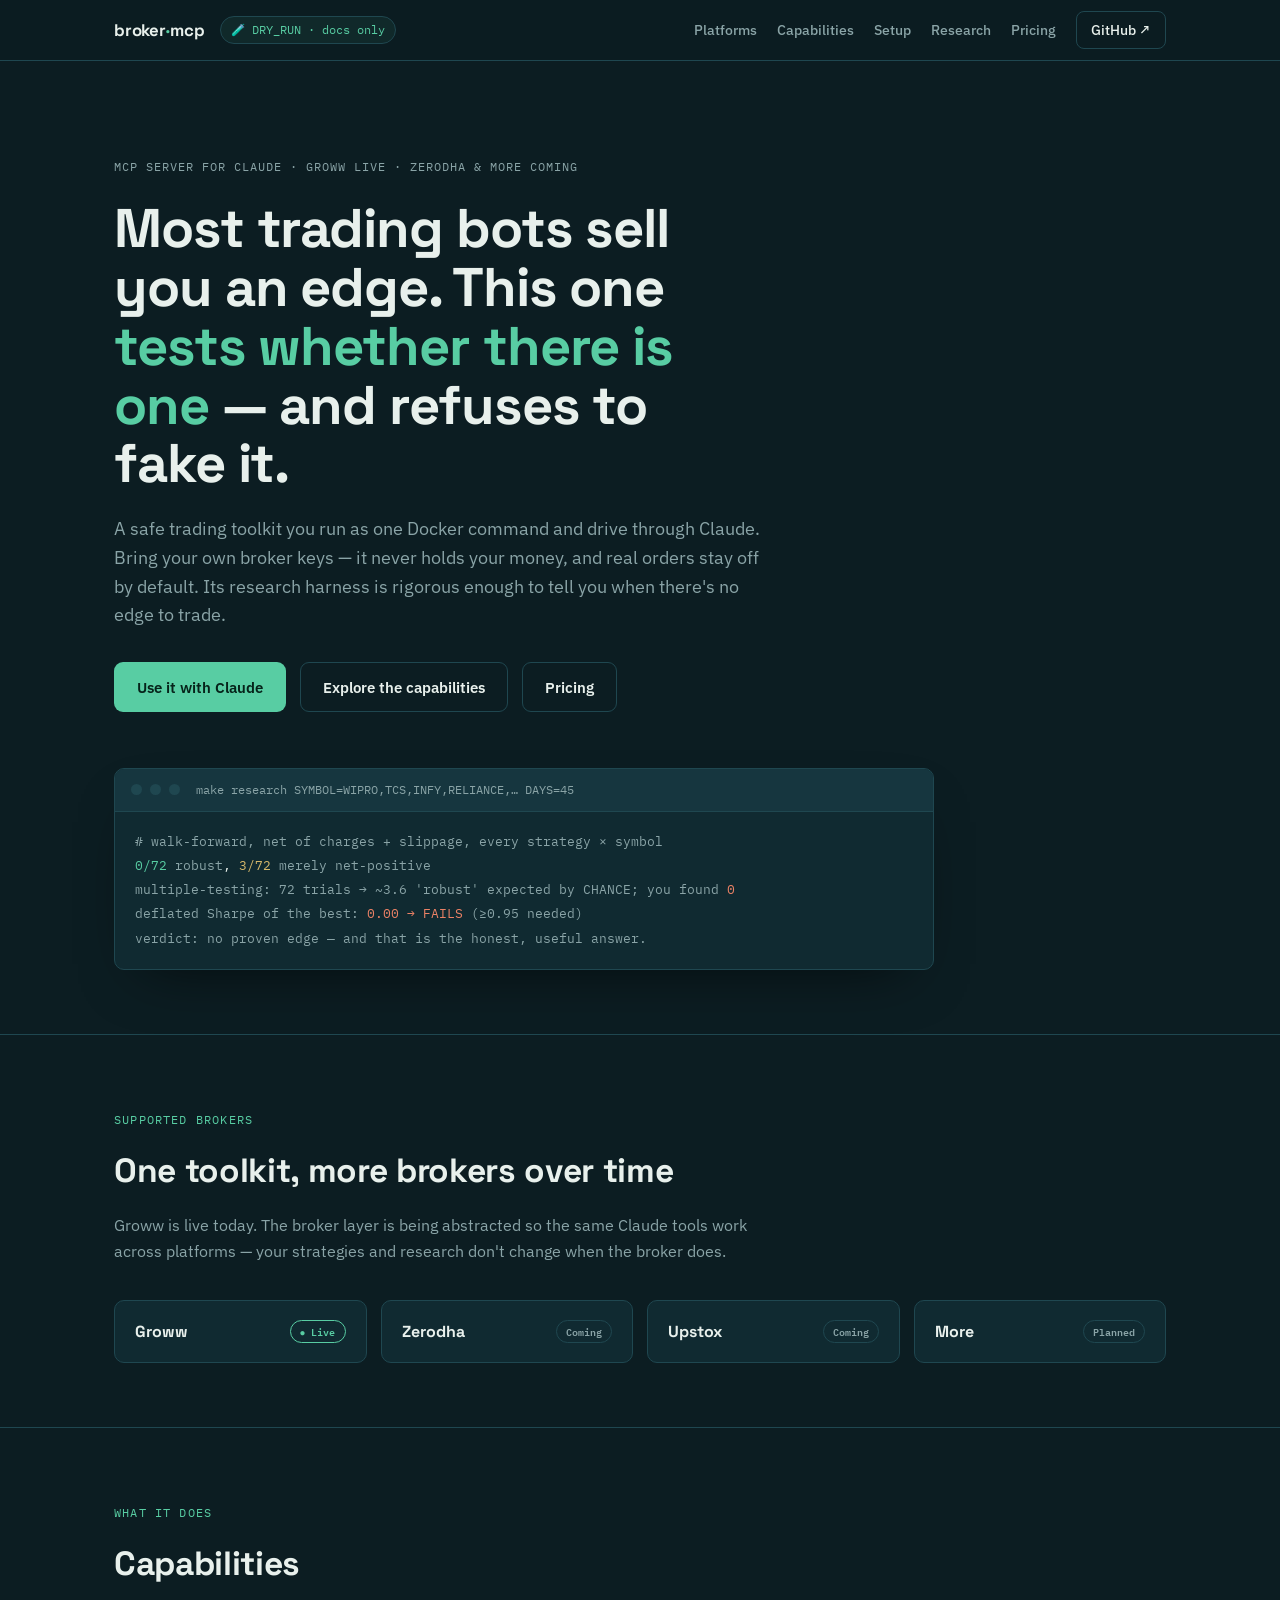
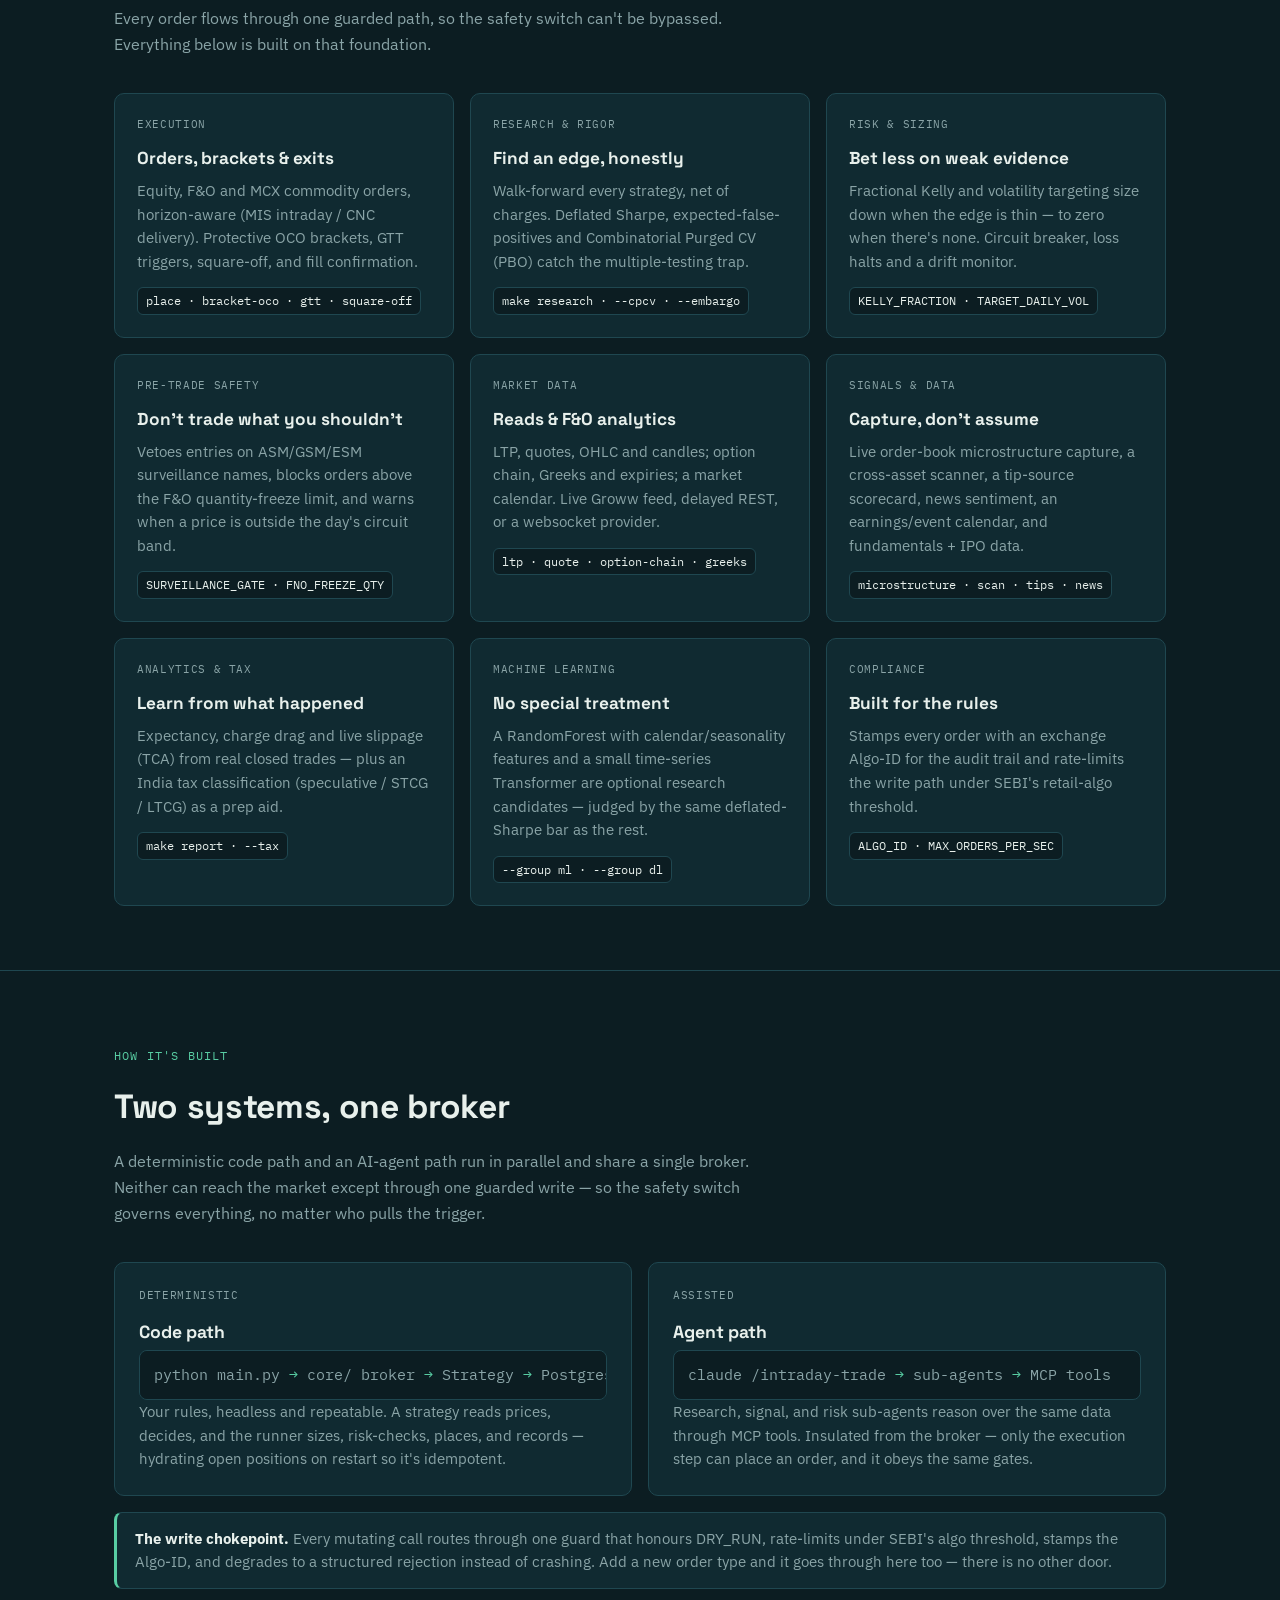
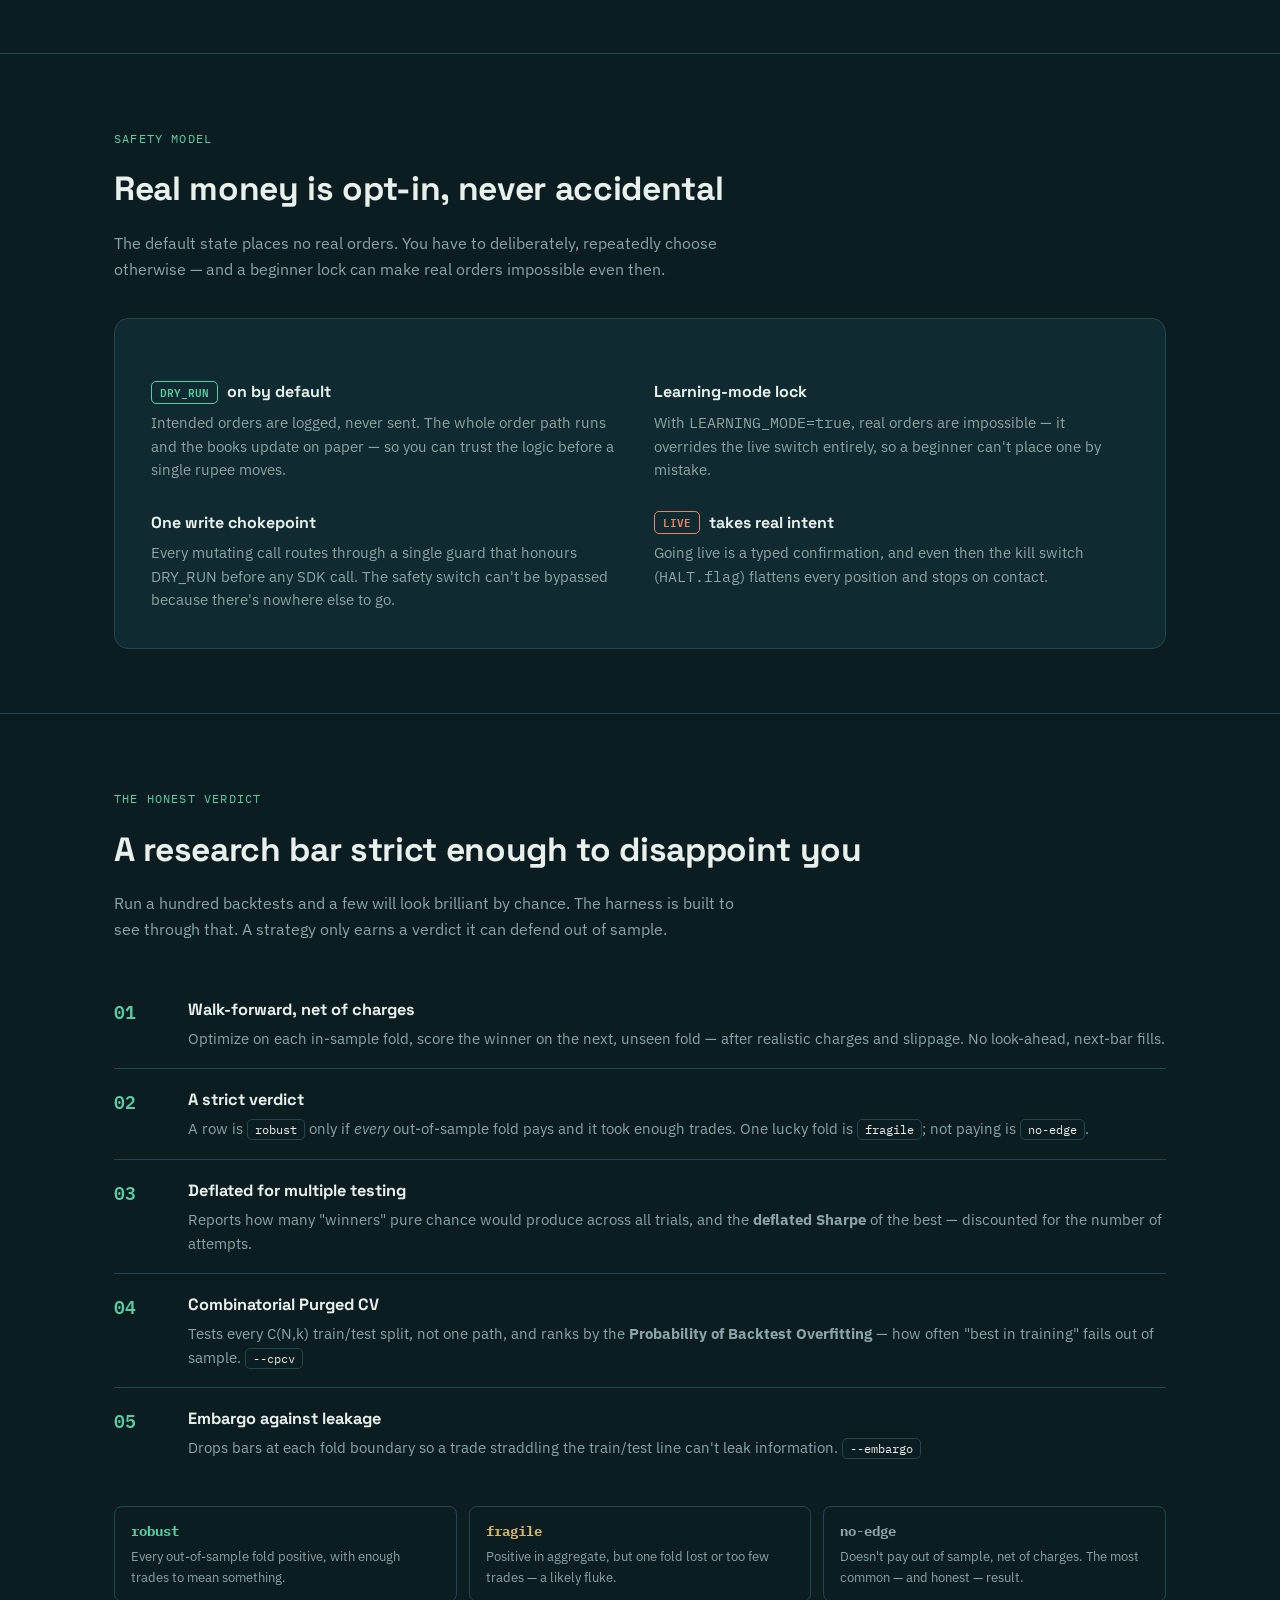
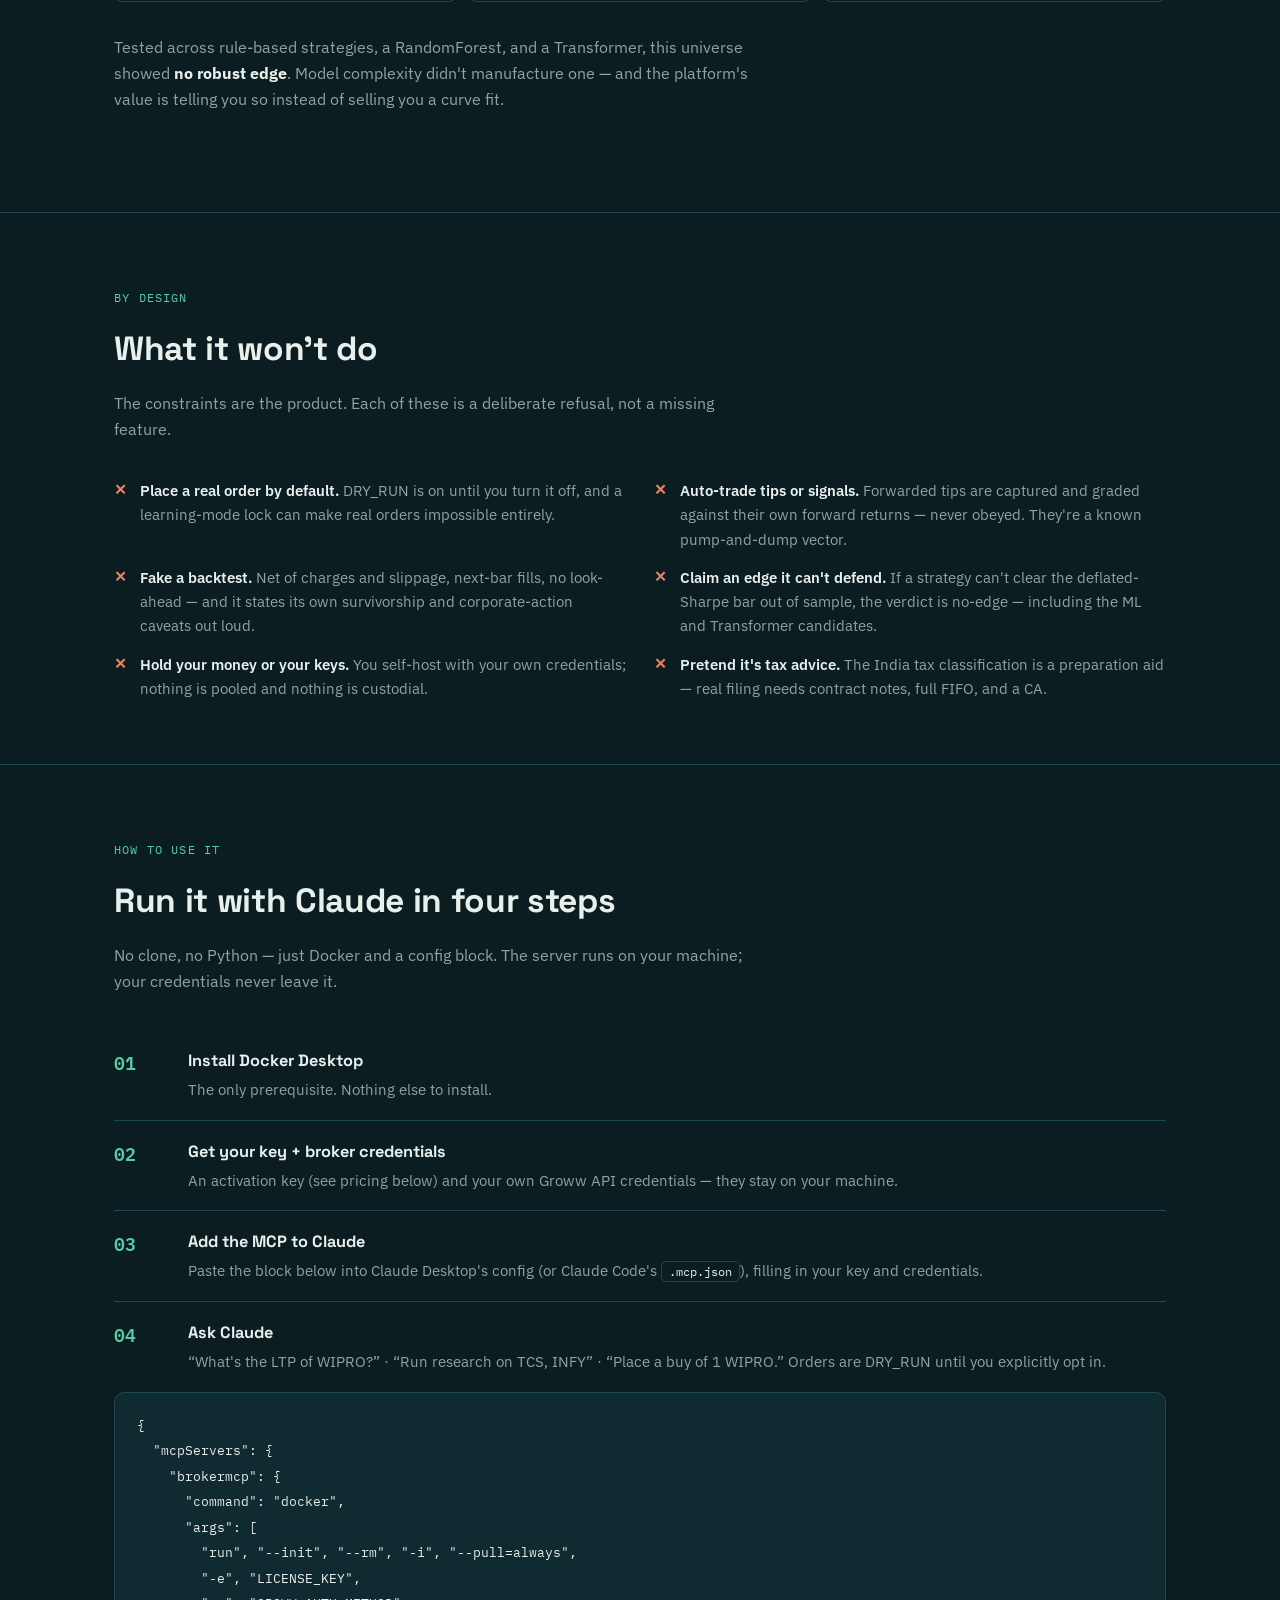
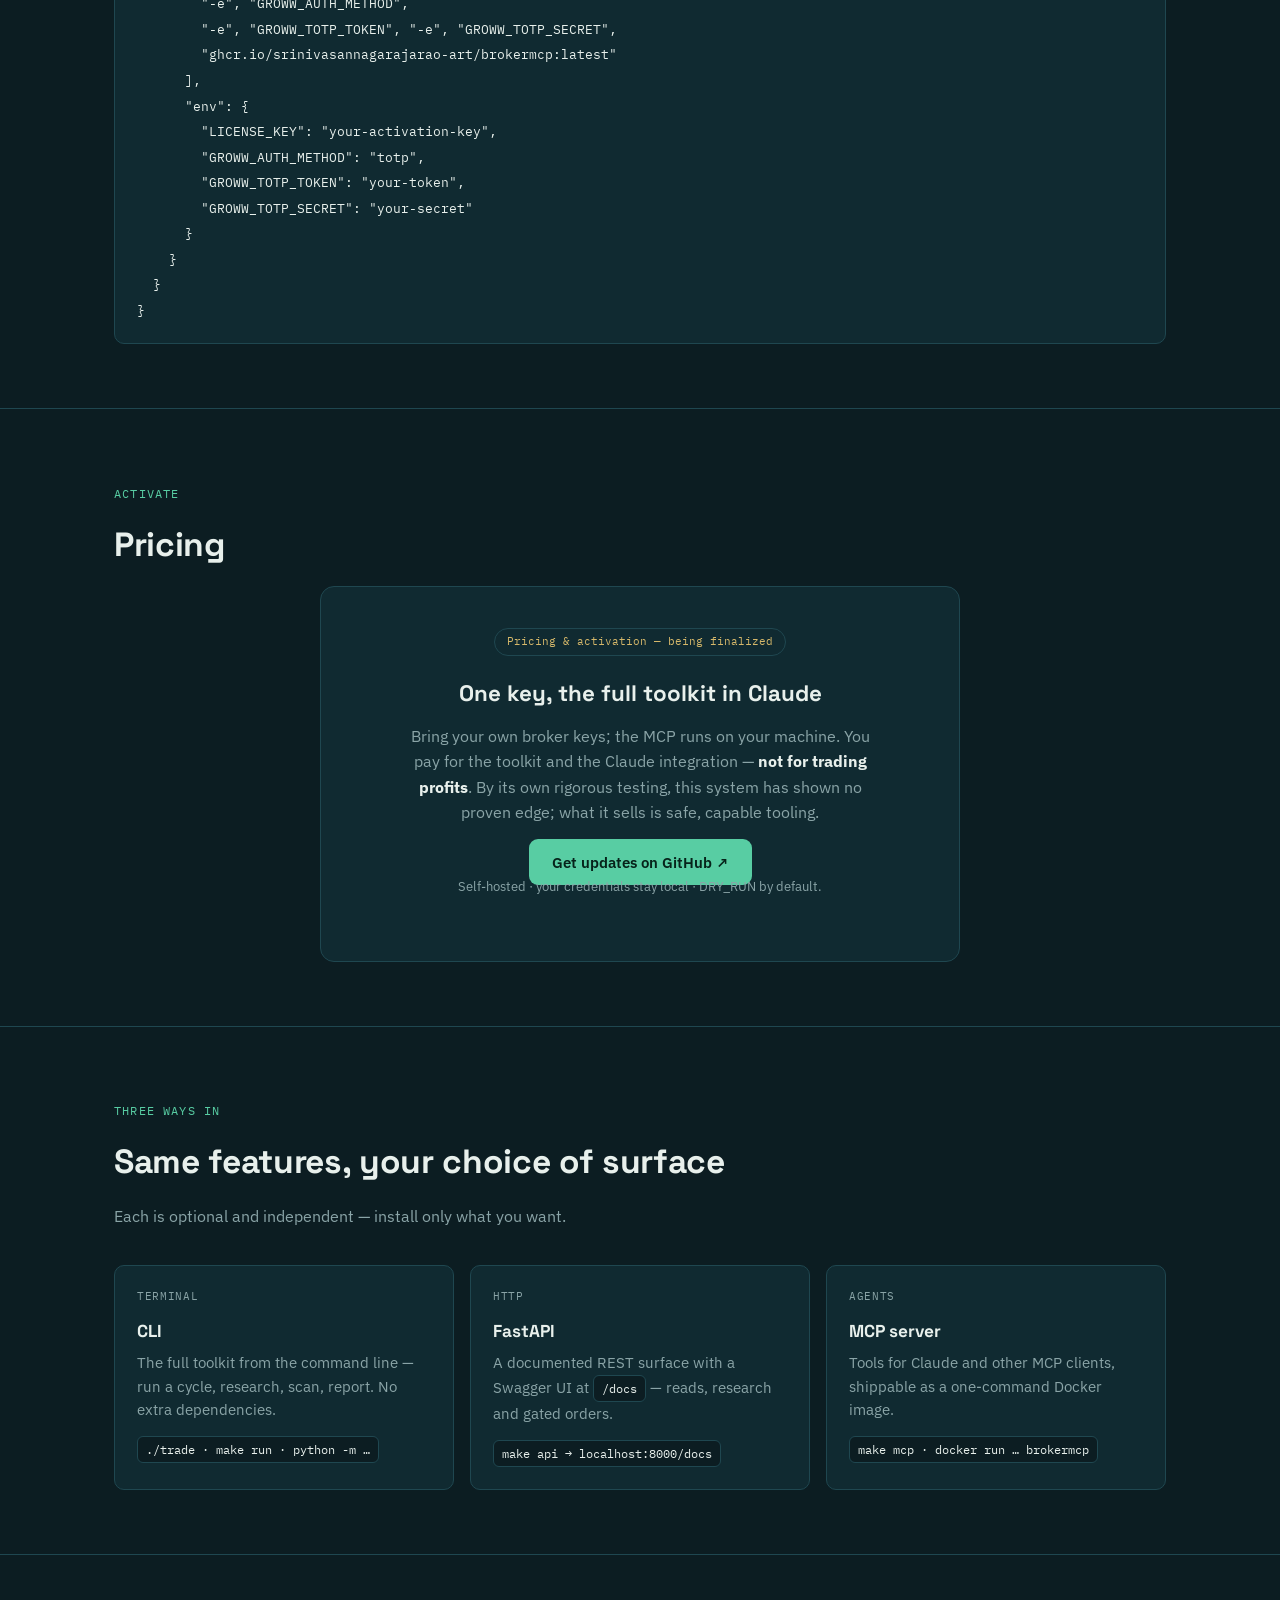
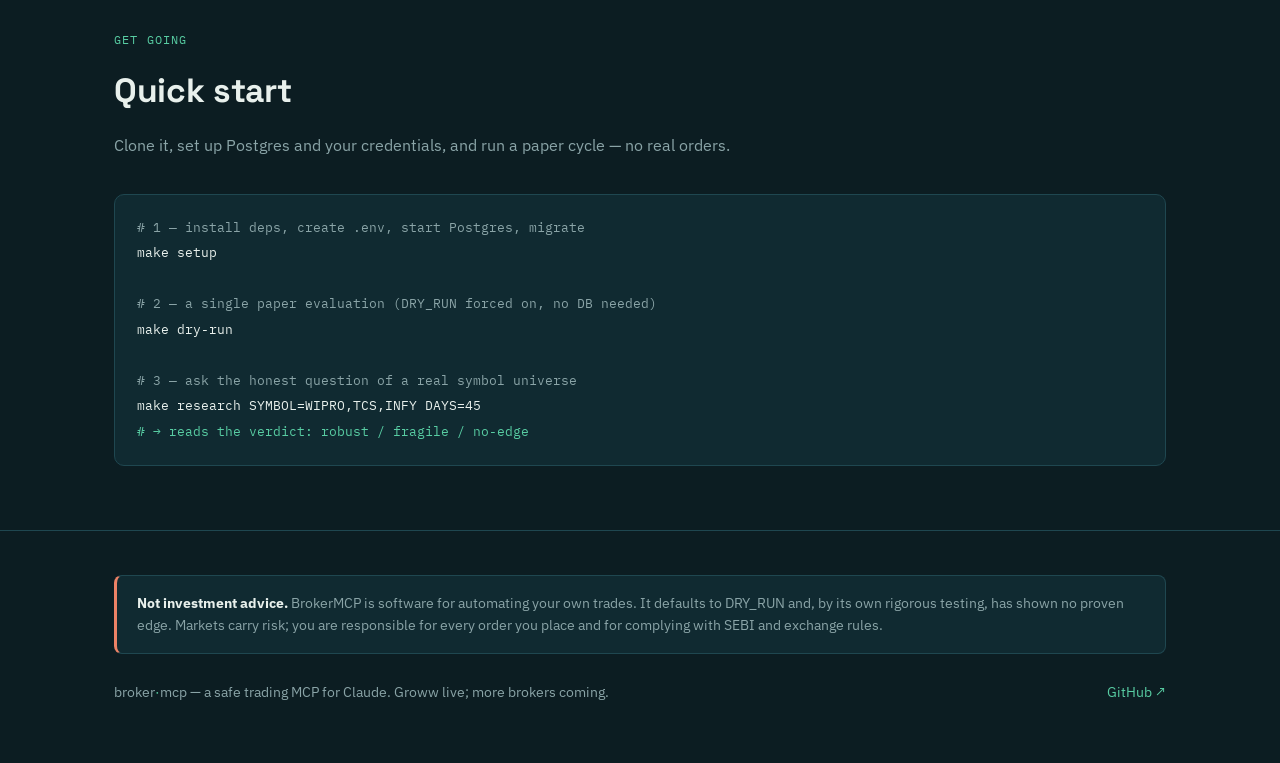
==== index.html @ 1a6d305b "BrokerMCP landing & docs site Public marketing/docs site for BrokerMCP — a safe trading MCP for Clau" ====
<!DOCTYPE html>
<html lang="en">
<head>
<meta charset="UTF-8" />
<meta name="viewport" content="width=device-width, initial-scale=1.0" />
<title>BrokerMCP — a safe trading MCP for Claude</title>
<meta name="description" content="A safe trading MCP for Claude — Groww live, more brokers coming. DRY_RUN by default, rigorous research, and an honest verdict: no proven edge." />
<link rel="preconnect" href="https://fonts.googleapis.com" />
<link rel="preconnect" href="https://fonts.gstatic.com" crossorigin />
<link href="https://fonts.googleapis.com/css2?family=Space+Grotesk:wght@500;700&family=IBM+Plex+Sans:wght@400;500;600&family=IBM+Plex+Mono:wght@400;500;600&display=swap" rel="stylesheet" />
<style>
  :root {
    --ink: #0c1d22;
    --panel: #102a31;
    --panel-2: #16363f;
    --line: #1f4750;
    --text: #e8f0ec;
    --muted: #8aa4a7;
    --mint: #58cda3;     /* safe / robust / DRY — the affirming state */
    --coral: #ec8266;    /* live / caution */
    --amber: #d6b86a;    /* fragile — used ONLY in the verdict legend */
    --maxw: 1100px;
    --radius: 10px;
  }
  * { box-sizing: border-box; }
  html { scroll-behavior: smooth; }
  @media (prefers-reduced-motion: reduce) { html { scroll-behavior: auto; } }
  body {
    margin: 0;
    background: var(--ink);
    color: var(--text);
    font-family: "IBM Plex Sans", system-ui, sans-serif;
    line-height: 1.6;
    -webkit-font-smoothing: antialiased;
  }
  a { color: var(--mint); text-decoration: none; }
  a:hover { text-decoration: underline; }
  .mono { font-family: "IBM Plex Mono", ui-monospace, monospace; }
  .wrap { max-width: var(--maxw); margin: 0 auto; padding: 0 24px; }

  /* ── top status bar ───────────────────────────────────────── */
  header {
    position: sticky; top: 0; z-index: 50;
    background: rgba(12, 29, 34, 0.85);
    backdrop-filter: blur(10px);
    border-bottom: 1px solid var(--line);
  }
  .bar { display: flex; align-items: center; gap: 16px; height: 60px; }
  .brand {
    font-family: "Space Grotesk", sans-serif; font-weight: 700;
    font-size: 1.05rem; letter-spacing: -0.01em; color: var(--text);
  }
  .brand:hover { text-decoration: none; }
  .brand .tick { color: var(--mint); }
  .pill {
    font-family: "IBM Plex Mono", monospace; font-size: 0.72rem;
    color: var(--mint); border: 1px solid var(--line);
    background: rgba(88, 205, 163, 0.07);
    padding: 4px 10px; border-radius: 999px; white-space: nowrap;
  }
  .bar nav { margin-left: auto; display: flex; gap: 20px; align-items: center; }
  .bar nav a {
    color: var(--muted); font-size: 0.86rem; font-weight: 500;
  }
  .bar nav a:hover { color: var(--text); text-decoration: none; }
  .ghbtn {
    color: var(--text) !important; border: 1px solid var(--line);
    padding: 7px 14px; border-radius: 8px; font-size: 0.84rem;
  }
  .ghbtn:hover { border-color: var(--mint); text-decoration: none; }
  @media (max-width: 760px) { .bar nav .navlink { display: none; } }
  /* On phones, drop the flavor pill so brand + GitHub always fit (no overflow). */
  @media (max-width: 560px) {
    .pill { display: none; }
    .wrap { padding: 0 18px; }
    .bar { gap: 10px; }
  }

  /* ── hero ─────────────────────────────────────────────────── */
  .hero { padding: 84px 0 64px; }
  .eyebrow {
    font-family: "IBM Plex Mono", monospace; font-size: 0.78rem;
    color: var(--muted); letter-spacing: 0.08em; text-transform: uppercase;
    margin-bottom: 22px;
  }
  h1 {
    font-family: "Space Grotesk", sans-serif; font-weight: 700;
    font-size: clamp(2.1rem, 5.2vw, 3.4rem); line-height: 1.08;
    letter-spacing: -0.02em; margin: 0 0 22px; max-width: 16ch;
  }
  h1 .em { color: var(--mint); }
  .lede { font-size: 1.12rem; color: var(--muted); max-width: 60ch; margin: 0 0 32px; }
  .cta-row { display: flex; gap: 14px; flex-wrap: wrap; margin-bottom: 56px; }
  .btn {
    font-family: "IBM Plex Sans", sans-serif; font-weight: 600; font-size: 0.95rem;
    padding: 12px 22px; border-radius: 9px; cursor: pointer; border: 1px solid transparent;
  }
  .btn-primary { background: var(--mint); color: #06231a !important; }
  .btn-primary:hover { text-decoration: none; filter: brightness(1.07); }
  .btn-ghost { border-color: var(--line); color: var(--text) !important; }
  .btn-ghost:hover { border-color: var(--mint); text-decoration: none; }

  /* ── signature: the research-verdict terminal ─────────────── */
  .term {
    background: var(--panel); border: 1px solid var(--line);
    border-radius: var(--radius); overflow: hidden; max-width: 820px;
    box-shadow: 0 24px 60px -30px rgba(0,0,0,0.7);
  }
  .term-top {
    display: flex; align-items: center; gap: 8px;
    padding: 11px 16px; border-bottom: 1px solid var(--line);
    background: var(--panel-2);
  }
  .dot { width: 11px; height: 11px; border-radius: 50%; background: var(--line); }
  .term-title {
    margin-left: 8px; font-family: "IBM Plex Mono", monospace;
    font-size: 0.76rem; color: var(--muted);
    min-width: 0; overflow: hidden; text-overflow: ellipsis; white-space: nowrap;
  }
  .term-body {
    padding: 18px 20px; font-family: "IBM Plex Mono", monospace;
    font-size: 0.82rem; line-height: 1.85; overflow-x: auto;
  }
  .term-body .ln { white-space: pre; }
  .c-mut { color: var(--muted); }
  .c-mint { color: var(--mint); }
  .c-coral { color: var(--coral); }
  .c-amber { color: var(--amber); }
  .prompt { color: var(--mint); }

  /* ── generic section ──────────────────────────────────────── */
  .section { padding: 64px 0; border-top: 1px solid var(--line); }
  .sec-label {
    font-family: "IBM Plex Mono", monospace; font-size: 0.74rem;
    color: var(--mint); letter-spacing: 0.1em; text-transform: uppercase;
    margin-bottom: 14px;
  }
  .sec-title {
    font-family: "Space Grotesk", sans-serif; font-weight: 700;
    font-size: clamp(1.5rem, 3.4vw, 2.1rem); letter-spacing: -0.01em;
    margin: 0 0 14px;
  }
  .sec-intro { color: var(--muted); max-width: 64ch; margin: 0 0 36px; font-size: 1.02rem; }

  /* ── capability grid ──────────────────────────────────────── */
  .grid { display: grid; grid-template-columns: repeat(3, 1fr); gap: 16px; }
  @media (max-width: 880px) { .grid { grid-template-columns: 1fr 1fr; } }
  @media (max-width: 580px) { .grid { grid-template-columns: 1fr; } }
  .card {
    background: var(--panel); border: 1px solid var(--line);
    border-radius: var(--radius); padding: 22px;
    transition: border-color .18s ease, transform .18s ease;
  }
  .card:hover { border-color: var(--mint); transform: translateY(-3px); }
  @media (prefers-reduced-motion: reduce) { .card:hover { transform: none; } }
  .card h3 {
    font-family: "Space Grotesk", sans-serif; font-weight: 700;
    font-size: 1.08rem; margin: 0 0 6px;
  }
  .card .kicker {
    font-family: "IBM Plex Mono", monospace; font-size: 0.68rem;
    color: var(--muted); letter-spacing: 0.06em; text-transform: uppercase;
    display: block; margin-bottom: 12px;
  }
  .card p { color: var(--muted); font-size: 0.92rem; margin: 0 0 14px; }
  .card code {
    font-family: "IBM Plex Mono", monospace; font-size: 0.76rem;
    color: var(--text); background: var(--ink);
    border: 1px solid var(--line); border-radius: 6px;
    padding: 3px 8px; display: inline-block;
  }

  /* ── safety band ──────────────────────────────────────────── */
  .band { background: var(--panel); border: 1px solid var(--line); border-radius: 14px; padding: 36px; }
  .safety-grid { display: grid; grid-template-columns: 1fr 1fr; gap: 28px; margin-top: 24px; }
  @media (max-width: 720px) { .safety-grid { grid-template-columns: 1fr; } }
  .safety-grid h4 {
    font-family: "Space Grotesk", sans-serif; font-size: 1rem; margin: 0 0 6px;
    display: flex; align-items: center; gap: 9px;
  }
  .safety-grid p { color: var(--muted); font-size: 0.92rem; margin: 0; }
  .flag {
    font-family: "IBM Plex Mono", monospace; font-size: 0.66rem; font-weight: 600;
    padding: 2px 8px; border-radius: 5px;
  }
  .flag-dry { color: var(--mint); border: 1px solid var(--mint); }
  .flag-live { color: var(--coral); border: 1px solid var(--coral); }

  /* ── verdict legend ───────────────────────────────────────── */
  .legend { display: flex; gap: 12px; flex-wrap: wrap; margin-top: 28px; }
  .verdict {
    font-family: "IBM Plex Mono", monospace; font-size: 0.82rem;
    border: 1px solid var(--line); border-radius: 8px; padding: 12px 16px;
    flex: 1; min-width: 220px;
  }
  .verdict b { display: block; margin-bottom: 4px; font-size: 0.9rem; }
  .verdict span { color: var(--muted); font-family: "IBM Plex Sans", sans-serif; font-size: 0.84rem; }
  .v-robust b { color: var(--mint); }
  .v-fragile b { color: var(--amber); }
  .v-noedge b { color: var(--muted); }

  /* ── interfaces ───────────────────────────────────────────── */
  .ifaces { display: grid; grid-template-columns: repeat(3, 1fr); gap: 16px; }
  @media (max-width: 720px) { .ifaces { grid-template-columns: 1fr; } }

  /* ── quickstart ───────────────────────────────────────────── */
  .steps { font-family: "IBM Plex Mono", monospace; font-size: 0.85rem; }
  pre.code {
    background: var(--panel); border: 1px solid var(--line); border-radius: var(--radius);
    padding: 20px 22px; overflow-x: auto; font-family: "IBM Plex Mono", monospace;
    font-size: 0.84rem; line-height: 1.9; color: var(--text); margin: 0;
  }
  pre.code .cmt { color: var(--muted); }
  pre.code .ok { color: var(--mint); }

  /* ── footer ───────────────────────────────────────────────── */
  footer { border-top: 1px solid var(--line); padding: 44px 0 60px; color: var(--muted); }
  .disclaimer {
    border: 1px solid var(--line); border-left: 3px solid var(--coral);
    border-radius: 8px; padding: 16px 20px; margin-bottom: 28px;
    font-size: 0.88rem; color: var(--muted); background: var(--panel);
  }
  .foot-row { display: flex; justify-content: space-between; gap: 18px; flex-wrap: wrap; font-size: 0.85rem; }

  /* ── architecture: two systems, one broker ───────────────── */
  .arch { display: grid; grid-template-columns: 1fr 1fr; gap: 16px; }
  @media (max-width: 720px) { .arch { grid-template-columns: 1fr; } }
  .sys {
    background: var(--panel); border: 1px solid var(--line);
    border-radius: var(--radius); padding: 24px;
    min-width: 0;  /* let the panel shrink so .flow scrolls internally, no page overflow */
  }
  .sys h3 { font-family: "Space Grotesk", sans-serif; font-size: 1.1rem; margin: 0 0 4px; }
  .sys .kicker {
    font-family: "IBM Plex Mono", monospace; font-size: 0.68rem; color: var(--muted);
    letter-spacing: 0.06em; text-transform: uppercase; display: block; margin-bottom: 14px;
  }
  .flow {
    font-family: "IBM Plex Mono", monospace; font-size: 0.78rem; color: var(--text);
    background: var(--ink); border: 1px solid var(--line); border-radius: 8px;
    padding: 12px 14px; margin: 0 0 14px; overflow-x: auto; white-space: nowrap;
  }
  .flow .arrow { color: var(--mint); }
  .sys p { color: var(--muted); font-size: 0.92rem; margin: 0; }
  .choke {
    margin-top: 16px; border: 1px solid var(--line); border-left: 3px solid var(--mint);
    border-radius: 8px; padding: 14px 18px; background: var(--panel);
    font-size: 0.92rem; color: var(--muted);
  }
  .choke b { color: var(--text); }

  /* ── validation pipeline (a real ordered sequence) ────────── */
  .pipe { display: flex; flex-direction: column; gap: 0; margin-top: 8px; }
  .stage { display: grid; grid-template-columns: 56px 1fr; gap: 18px; padding: 18px 0; border-top: 1px solid var(--line); }
  .stage:first-child { border-top: 0; }
  .stage .no {
    font-family: "IBM Plex Mono", monospace; font-size: 1.1rem; font-weight: 600;
    color: var(--mint);
  }
  .stage h4 { font-family: "Space Grotesk", sans-serif; font-size: 1.02rem; margin: 0 0 4px; }
  .stage p { color: var(--muted); font-size: 0.92rem; margin: 0; }
  .stage code {
    font-family: "IBM Plex Mono", monospace; font-size: 0.74rem; color: var(--text);
    background: var(--ink); border: 1px solid var(--line); border-radius: 5px; padding: 2px 7px;
  }

  /* ── won't do (honest non-features) ───────────────────────── */
  .nots { display: grid; grid-template-columns: 1fr 1fr; gap: 14px 28px; margin-top: 8px; }
  @media (max-width: 640px) { .nots { grid-template-columns: 1fr; } }
  .nots li { list-style: none; padding-left: 26px; position: relative; color: var(--muted); font-size: 0.95rem; }
  .nots { padding: 0; margin: 8px 0 0; }
  .nots li::before {
    content: "✕"; position: absolute; left: 0; top: 0;
    color: var(--coral); font-family: "IBM Plex Mono", monospace; font-weight: 600;
  }
  .nots li b { color: var(--text); font-weight: 600; }

  /* ── supported platforms ──────────────────────────────────── */
  .brokers { display: grid; grid-template-columns: repeat(4, 1fr); gap: 14px; }
  @media (max-width: 820px) { .brokers { grid-template-columns: 1fr 1fr; } }
  @media (max-width: 440px) { .brokers { grid-template-columns: 1fr; } }
  .broker {
    background: var(--panel); border: 1px solid var(--line); border-radius: var(--radius);
    padding: 18px 20px; display: flex; align-items: center; justify-content: space-between;
    gap: 10px; min-width: 0;
  }
  .broker .bname { font-family: "Space Grotesk", sans-serif; font-weight: 700; font-size: 1rem; }
  .status {
    font-family: "IBM Plex Mono", monospace; font-size: 0.62rem; font-weight: 600;
    padding: 3px 9px; border-radius: 999px; white-space: nowrap;
  }
  .status-live { color: var(--mint); border: 1px solid var(--mint); }
  .status-soon { color: var(--muted); border: 1px solid var(--line); }

  /* ── pricing / activate (placeholder) ─────────────────────── */
  .activate {
    background: var(--panel); border: 1px solid var(--line); border-radius: 14px;
    padding: 40px 36px; text-align: center; max-width: 640px; margin: 0 auto;
  }
  .activate .soon {
    font-family: "IBM Plex Mono", monospace; font-size: 0.7rem; color: var(--amber);
    border: 1px solid var(--line); border-radius: 999px; padding: 4px 12px;
    display: inline-block; margin-bottom: 20px;
  }
  .activate h3 { font-family: "Space Grotesk", sans-serif; font-size: 1.4rem; margin: 0 0 12px; }
  .activate p { color: var(--muted); margin: 0 auto 24px; max-width: 48ch; }
  .btn-disabled { background: var(--panel-2); color: var(--muted) !important; border: 1px solid var(--line); cursor: default; }
  .btn-disabled:hover { text-decoration: none; filter: none; }
  .fineprint { font-size: 0.82rem; color: var(--muted); margin-top: 18px; }

  :focus-visible { outline: 2px solid var(--mint); outline-offset: 3px; }
</style>
</head>
<body>

<header>
  <div class="wrap bar">
    <a class="brand" href="#top">broker<span class="tick">·</span>mcp</a>
    <span class="pill" title="This site is documentation only.">🧪 DRY_RUN · docs only</span>
    <nav>
      <a class="navlink" href="#platforms">Platforms</a>
      <a class="navlink" href="#capabilities">Capabilities</a>
      <a class="navlink" href="#setup">Setup</a>
      <a class="navlink" href="#research">Research</a>
      <a class="navlink" href="#pricing">Pricing</a>
      <a class="ghbtn" href="https://github.com/srinivasannagarajarao-art/brokermcp">GitHub ↗</a>
    </nav>
  </div>
</header>

<main id="top">
  <!-- HERO -->
  <section class="hero">
    <div class="wrap">
      <p class="eyebrow">MCP server for Claude · Groww live · Zerodha &amp; more coming</p>
      <h1>Most trading bots sell you an edge. This one <span class="em">tests whether there is one</span> — and refuses to fake it.</h1>
      <p class="lede">
        A safe trading toolkit you run as one Docker command and drive through Claude.
        Bring your own broker keys — it never holds your money, and real orders stay off
        by default. Its research harness is rigorous enough to tell you when there's no
        edge to trade.
      </p>
      <div class="cta-row">
        <a class="btn btn-primary" href="#setup">Use it with Claude</a>
        <a class="btn btn-ghost" href="#capabilities">Explore the capabilities</a>
        <a class="btn btn-ghost" href="#pricing">Pricing</a>
      </div>

      <div class="term reveal" role="img" aria-label="Sample output of the research command showing zero robust strategies and a deflated Sharpe that fails the test.">
        <div class="term-top">
          <span class="dot"></span><span class="dot"></span><span class="dot"></span>
          <span class="term-title">make research SYMBOL=WIPRO,TCS,INFY,RELIANCE,… DAYS=45</span>
        </div>
        <div class="term-body">
<div class="ln"><span class="c-mut"># walk-forward, net of charges + slippage, every strategy × symbol</span></div>
<div class="ln"><span class="c-mint">0/72</span> <span class="c-mut">robust</span>, <span class="c-amber">3/72</span> <span class="c-mut">merely net-positive</span></div>
<div class="ln"><span class="c-mut">multiple-testing: 72 trials → ~3.6 'robust' expected by CHANCE; you found</span> <span class="c-coral">0</span></div>
<div class="ln"><span class="c-mut">deflated Sharpe of the best:</span> <span class="c-coral">0.00 → FAILS</span> <span class="c-mut">(≥0.95 needed)</span></div>
<div class="ln c-mut">verdict: no proven edge — and that is the honest, useful answer.</div>
        </div>
      </div>
    </div>
  </section>

  <!-- PLATFORMS -->
  <section class="section" id="platforms">
    <div class="wrap">
      <p class="sec-label">Supported brokers</p>
      <h2 class="sec-title">One toolkit, more brokers over time</h2>
      <p class="sec-intro">
        Groww is live today. The broker layer is being abstracted so the same Claude
        tools work across platforms — your strategies and research don't change when the
        broker does.
      </p>
      <div class="brokers">
        <div class="broker"><span class="bname">Groww</span><span class="status status-live">● Live</span></div>
        <div class="broker"><span class="bname">Zerodha</span><span class="status status-soon">Coming</span></div>
        <div class="broker"><span class="bname">Upstox</span><span class="status status-soon">Coming</span></div>
        <div class="broker"><span class="bname">More</span><span class="status status-soon">Planned</span></div>
      </div>
    </div>
  </section>

  <!-- CAPABILITIES -->
  <section class="section" id="capabilities">
    <div class="wrap">
      <p class="sec-label">What it does</p>
      <h2 class="sec-title">Capabilities</h2>
      <p class="sec-intro">
        Every order flows through one guarded path, so the safety switch can't be bypassed.
        Everything below is built on that foundation.
      </p>
      <div class="grid">

        <div class="card reveal">
          <span class="kicker">Execution</span>
          <h3>Orders, brackets &amp; exits</h3>
          <p>Equity, F&amp;O and MCX commodity orders, horizon-aware (MIS intraday / CNC delivery). Protective OCO brackets, GTT triggers, square-off, and fill confirmation.</p>
          <code>place · bracket-oco · gtt · square-off</code>
        </div>

        <div class="card reveal">
          <span class="kicker">Research &amp; rigor</span>
          <h3>Find an edge, honestly</h3>
          <p>Walk-forward every strategy, net of charges. Deflated Sharpe, expected-false-positives and Combinatorial Purged CV (PBO) catch the multiple-testing trap.</p>
          <code>make research · --cpcv · --embargo</code>
        </div>

        <div class="card reveal">
          <span class="kicker">Risk &amp; sizing</span>
          <h3>Bet less on weak evidence</h3>
          <p>Fractional Kelly and volatility targeting size down when the edge is thin — to zero when there's none. Circuit breaker, loss halts and a drift monitor.</p>
          <code>KELLY_FRACTION · TARGET_DAILY_VOL</code>
        </div>

        <div class="card reveal">
          <span class="kicker">Pre-trade safety</span>
          <h3>Don't trade what you shouldn't</h3>
          <p>Vetoes entries on ASM/GSM/ESM surveillance names, blocks orders above the F&amp;O quantity-freeze limit, and warns when a price is outside the day's circuit band.</p>
          <code>SURVEILLANCE_GATE · FNO_FREEZE_QTY</code>
        </div>

        <div class="card reveal">
          <span class="kicker">Market data</span>
          <h3>Reads &amp; F&amp;O analytics</h3>
          <p>LTP, quotes, OHLC and candles; option chain, Greeks and expiries; a market calendar. Live Groww feed, delayed REST, or a websocket provider.</p>
          <code>ltp · quote · option-chain · greeks</code>
        </div>

        <div class="card reveal">
          <span class="kicker">Signals &amp; data</span>
          <h3>Capture, don't assume</h3>
          <p>Live order-book microstructure capture, a cross-asset scanner, a tip-source scorecard, news sentiment, an earnings/event calendar, and fundamentals + IPO data.</p>
          <code>microstructure · scan · tips · news</code>
        </div>

        <div class="card reveal">
          <span class="kicker">Analytics &amp; tax</span>
          <h3>Learn from what happened</h3>
          <p>Expectancy, charge drag and live slippage (TCA) from real closed trades — plus an India tax classification (speculative / STCG / LTCG) as a prep aid.</p>
          <code>make report · --tax</code>
        </div>

        <div class="card reveal">
          <span class="kicker">Machine learning</span>
          <h3>No special treatment</h3>
          <p>A RandomForest with calendar/seasonality features and a small time-series Transformer are optional research candidates — judged by the same deflated-Sharpe bar as the rest.</p>
          <code>--group ml · --group dl</code>
        </div>

        <div class="card reveal">
          <span class="kicker">Compliance</span>
          <h3>Built for the rules</h3>
          <p>Stamps every order with an exchange Algo-ID for the audit trail and rate-limits the write path under SEBI's retail-algo threshold.</p>
          <code>ALGO_ID · MAX_ORDERS_PER_SEC</code>
        </div>

      </div>
    </div>
  </section>

  <!-- ARCHITECTURE -->
  <section class="section" id="architecture">
    <div class="wrap">
      <p class="sec-label">How it's built</p>
      <h2 class="sec-title">Two systems, one broker</h2>
      <p class="sec-intro">
        A deterministic code path and an AI-agent path run in parallel and share a
        single broker. Neither can reach the market except through one guarded write
        — so the safety switch governs everything, no matter who pulls the trigger.
      </p>
      <div class="arch">
        <div class="sys">
          <span class="kicker">Deterministic</span>
          <h3>Code path</h3>
          <p class="flow">python main.py <span class="arrow">→</span> core/ broker <span class="arrow">→</span> Strategy <span class="arrow">→</span> Postgres</p>
          <p>Your rules, headless and repeatable. A strategy reads prices, decides, and
          the runner sizes, risk-checks, places, and records — hydrating open positions
          on restart so it's idempotent.</p>
        </div>
        <div class="sys">
          <span class="kicker">Assisted</span>
          <h3>Agent path</h3>
          <p class="flow">claude /intraday-trade <span class="arrow">→</span> sub-agents <span class="arrow">→</span> MCP tools</p>
          <p>Research, signal, and risk sub-agents reason over the same data through MCP
          tools. Insulated from the broker — only the execution step can place an order,
          and it obeys the same gates.</p>
        </div>
      </div>
      <div class="choke">
        <b>The write chokepoint.</b> Every mutating call routes through one guard that
        honours DRY_RUN, rate-limits under SEBI's algo threshold, stamps the Algo-ID,
        and degrades to a structured rejection instead of crashing. Add a new order
        type and it goes through here too — there is no other door.
      </div>
    </div>
  </section>

  <!-- SAFETY -->
  <section class="section" id="safety">
    <div class="wrap">
      <p class="sec-label">Safety model</p>
      <h2 class="sec-title">Real money is opt-in, never accidental</h2>
      <p class="sec-intro">
        The default state places no real orders. You have to deliberately, repeatedly choose
        otherwise — and a beginner lock can make real orders impossible even then.
      </p>
      <div class="band reveal">
        <div class="safety-grid">
          <div>
            <h4><span class="flag flag-dry">DRY_RUN</span> on by default</h4>
            <p>Intended orders are logged, never sent. The whole order path runs and the books update on paper — so you can trust the logic before a single rupee moves.</p>
          </div>
          <div>
            <h4>Learning-mode lock</h4>
            <p>With <code class="mono">LEARNING_MODE=true</code>, real orders are impossible — it overrides the live switch entirely, so a beginner can't place one by mistake.</p>
          </div>
          <div>
            <h4>One write chokepoint</h4>
            <p>Every mutating call routes through a single guard that honours DRY_RUN before any SDK call. The safety switch can't be bypassed because there's nowhere else to go.</p>
          </div>
          <div>
            <h4><span class="flag flag-live">LIVE</span> takes real intent</h4>
            <p>Going live is a typed confirmation, and even then the kill switch (<code class="mono">HALT.flag</code>) flattens every position and stops on contact.</p>
          </div>
        </div>
      </div>
    </div>
  </section>

  <!-- RESEARCH / HONEST VERDICT -->
  <section class="section" id="research">
    <div class="wrap">
      <p class="sec-label">The honest verdict</p>
      <h2 class="sec-title">A research bar strict enough to disappoint you</h2>
      <p class="sec-intro">
        Run a hundred backtests and a few will look brilliant by chance. The harness is built
        to see through that. A strategy only earns a verdict it can defend out of sample.
      </p>
      <div class="pipe">
        <div class="stage">
          <div class="no mono">01</div>
          <div>
            <h4>Walk-forward, net of charges</h4>
            <p>Optimize on each in-sample fold, score the winner on the next, unseen
            fold — after realistic charges and slippage. No look-ahead, next-bar fills.</p>
          </div>
        </div>
        <div class="stage">
          <div class="no mono">02</div>
          <div>
            <h4>A strict verdict</h4>
            <p>A row is <code>robust</code> only if <em>every</em> out-of-sample fold pays
            and it took enough trades. One lucky fold is <code>fragile</code>; not paying
            is <code>no-edge</code>.</p>
          </div>
        </div>
        <div class="stage">
          <div class="no mono">03</div>
          <div>
            <h4>Deflated for multiple testing</h4>
            <p>Reports how many "winners" pure chance would produce across all trials, and
            the <b>deflated Sharpe</b> of the best — discounted for the number of attempts.</p>
          </div>
        </div>
        <div class="stage">
          <div class="no mono">04</div>
          <div>
            <h4>Combinatorial Purged CV</h4>
            <p>Tests every C(N,k) train/test split, not one path, and ranks by the
            <b>Probability of Backtest Overfitting</b> — how often "best in training" fails
            out of sample. <code>--cpcv</code></p>
          </div>
        </div>
        <div class="stage">
          <div class="no mono">05</div>
          <div>
            <h4>Embargo against leakage</h4>
            <p>Drops bars at each fold boundary so a trade straddling the train/test line
            can't leak information. <code>--embargo</code></p>
          </div>
        </div>
      </div>

      <div class="legend reveal">
        <div class="verdict v-robust">
          <b>robust</b>
          <span>Every out-of-sample fold positive, with enough trades to mean something.</span>
        </div>
        <div class="verdict v-fragile">
          <b>fragile</b>
          <span>Positive in aggregate, but one fold lost or too few trades — a likely fluke.</span>
        </div>
        <div class="verdict v-noedge">
          <b>no-edge</b>
          <span>Doesn't pay out of sample, net of charges. The most common — and honest — result.</span>
        </div>
      </div>
      <p class="sec-intro" style="margin-top:32px;">
        Tested across rule-based strategies, a RandomForest, and a Transformer, this universe
        showed <strong style="color:var(--text)">no robust edge</strong>. Model complexity didn't
        manufacture one — and the platform's value is telling you so instead of selling you a
        curve fit.
      </p>
    </div>
  </section>

  <!-- WHAT IT WON'T DO -->
  <section class="section" id="wont">
    <div class="wrap">
      <p class="sec-label">By design</p>
      <h2 class="sec-title">What it won't do</h2>
      <p class="sec-intro">
        The constraints are the product. Each of these is a deliberate refusal, not a
        missing feature.
      </p>
      <ul class="nots">
        <li><b>Place a real order by default.</b> DRY_RUN is on until you turn it off, and a learning-mode lock can make real orders impossible entirely.</li>
        <li><b>Auto-trade tips or signals.</b> Forwarded tips are captured and graded against their own forward returns — never obeyed. They're a known pump-and-dump vector.</li>
        <li><b>Fake a backtest.</b> Net of charges and slippage, next-bar fills, no look-ahead — and it states its own survivorship and corporate-action caveats out loud.</li>
        <li><b>Claim an edge it can't defend.</b> If a strategy can't clear the deflated-Sharpe bar out of sample, the verdict is no-edge — including the ML and Transformer candidates.</li>
        <li><b>Hold your money or your keys.</b> You self-host with your own credentials; nothing is pooled and nothing is custodial.</li>
        <li><b>Pretend it's tax advice.</b> The India tax classification is a preparation aid — real filing needs contract notes, full FIFO, and a CA.</li>
      </ul>
    </div>
  </section>

  <!-- SETUP: USE IT WITH CLAUDE -->
  <section class="section" id="setup">
    <div class="wrap">
      <p class="sec-label">How to use it</p>
      <h2 class="sec-title">Run it with Claude in four steps</h2>
      <p class="sec-intro">
        No clone, no Python — just Docker and a config block. The server runs on your
        machine; your credentials never leave it.
      </p>
      <div class="pipe">
        <div class="stage">
          <div class="no mono">01</div>
          <div><h4>Install Docker Desktop</h4><p>The only prerequisite. Nothing else to install.</p></div>
        </div>
        <div class="stage">
          <div class="no mono">02</div>
          <div><h4>Get your key + broker credentials</h4><p>An activation key (see pricing below) and your own Groww API credentials — they stay on your machine.</p></div>
        </div>
        <div class="stage">
          <div class="no mono">03</div>
          <div><h4>Add the MCP to Claude</h4><p>Paste the block below into Claude Desktop's config (or Claude Code's <code>.mcp.json</code>), filling in your key and credentials.</p></div>
        </div>
        <div class="stage">
          <div class="no mono">04</div>
          <div><h4>Ask Claude</h4><p>“What's the LTP of WIPRO?” · “Run research on TCS, INFY” · “Place a buy of 1 WIPRO.” Orders are DRY_RUN until you explicitly opt in.</p></div>
        </div>
      </div>
<pre class="code">{
  "mcpServers": {
    "brokermcp": {
      "command": "docker",
      "args": [
        "run", "--init", "--rm", "-i", "--pull=always",
        "-e", "LICENSE_KEY",
        "-e", "GROWW_AUTH_METHOD",
        "-e", "GROWW_TOTP_TOKEN", "-e", "GROWW_TOTP_SECRET",
        "ghcr.io/srinivasannagarajarao-art/brokermcp:latest"
      ],
      "env": {
        "LICENSE_KEY": "your-activation-key",
        "GROWW_AUTH_METHOD": "totp",
        "GROWW_TOTP_TOKEN": "your-token",
        "GROWW_TOTP_SECRET": "your-secret"
      }
    }
  }
}</pre>
    </div>
  </section>

  <!-- PRICING / ACTIVATE -->
  <section class="section" id="pricing">
    <div class="wrap">
      <p class="sec-label">Activate</p>
      <h2 class="sec-title">Pricing</h2>
      <div class="activate">
        <span class="soon">Pricing &amp; activation — being finalized</span>
        <h3>One key, the full toolkit in Claude</h3>
        <p>
          Bring your own broker keys; the MCP runs on your machine. You pay for the
          toolkit and the Claude integration — <strong style="color:var(--text)">not for
          trading profits</strong>. By its own rigorous testing, this system has shown no
          proven edge; what it sells is safe, capable tooling.
        </p>
        <a class="btn btn-primary" href="https://github.com/srinivasannagarajarao-art/brokermcp">Get updates on GitHub ↗</a>
        <p class="fineprint">Self-hosted · your credentials stay local · DRY_RUN by default.</p>
      </div>
    </div>
  </section>

  <!-- INTERFACES -->
  <section class="section">
    <div class="wrap">
      <p class="sec-label">Three ways in</p>
      <h2 class="sec-title">Same features, your choice of surface</h2>
      <p class="sec-intro">Each is optional and independent — install only what you want.</p>
      <div class="ifaces">
        <div class="card reveal">
          <span class="kicker">Terminal</span>
          <h3>CLI</h3>
          <p>The full toolkit from the command line — run a cycle, research, scan, report. No extra dependencies.</p>
          <code>./trade · make run · python -m …</code>
        </div>
        <div class="card reveal">
          <span class="kicker">HTTP</span>
          <h3>FastAPI</h3>
          <p>A documented REST surface with a Swagger UI at <code class="mono">/docs</code> — reads, research and gated orders.</p>
          <code>make api → localhost:8000/docs</code>
        </div>
        <div class="card reveal">
          <span class="kicker">Agents</span>
          <h3>MCP server</h3>
          <p>Tools for Claude and other MCP clients, shippable as a one-command Docker image.</p>
          <code>make mcp · docker run … brokermcp</code>
        </div>
      </div>
    </div>
  </section>

  <!-- QUICK START -->
  <section class="section" id="start">
    <div class="wrap">
      <p class="sec-label">Get going</p>
      <h2 class="sec-title">Quick start</h2>
      <p class="sec-intro">Clone it, set up Postgres and your credentials, and run a paper cycle — no real orders.</p>
<pre class="code reveal"><span class="cmt"># 1 — install deps, create .env, start Postgres, migrate</span>
make setup

<span class="cmt"># 2 — a single paper evaluation (DRY_RUN forced on, no DB needed)</span>
make dry-run

<span class="cmt"># 3 — ask the honest question of a real symbol universe</span>
make research SYMBOL=WIPRO,TCS,INFY DAYS=45
<span class="ok"># → reads the verdict: robust / fragile / no-edge</span>
</pre>
    </div>
  </section>
</main>

<footer>
  <div class="wrap">
    <div class="disclaimer">
      <strong style="color:var(--text)">Not investment advice.</strong>
      BrokerMCP is software for automating your own trades. It defaults to
      DRY_RUN and, by its own rigorous testing, has shown no proven edge. Markets carry risk;
      you are responsible for every order you place and for complying with SEBI and exchange rules.
    </div>
    <div class="foot-row">
      <span>broker<span style="color:var(--mint)">·</span>mcp — a safe trading MCP for Claude. Groww live; more brokers coming.</span>
      <span><a href="https://github.com/srinivasannagarajarao-art/brokermcp">GitHub ↗</a></span>
    </div>
  </div>
</footer>

</body>
</html>
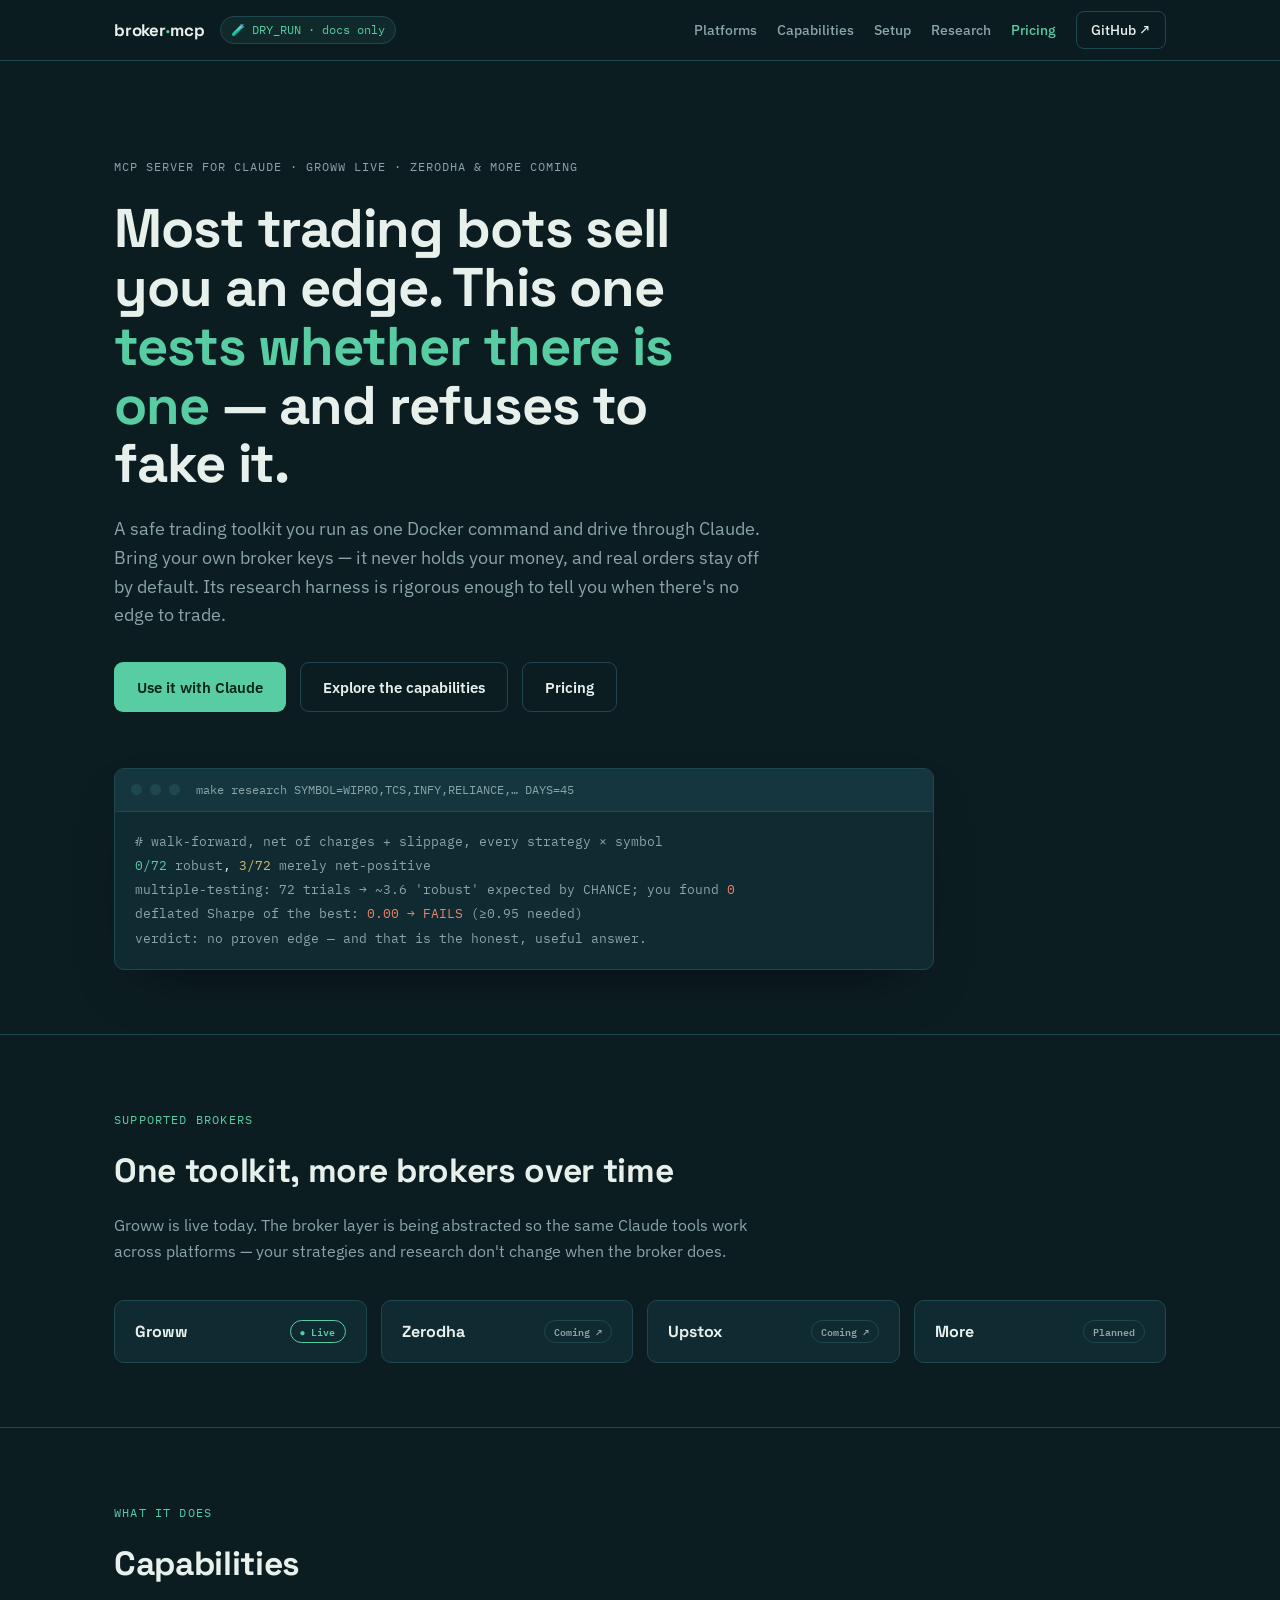
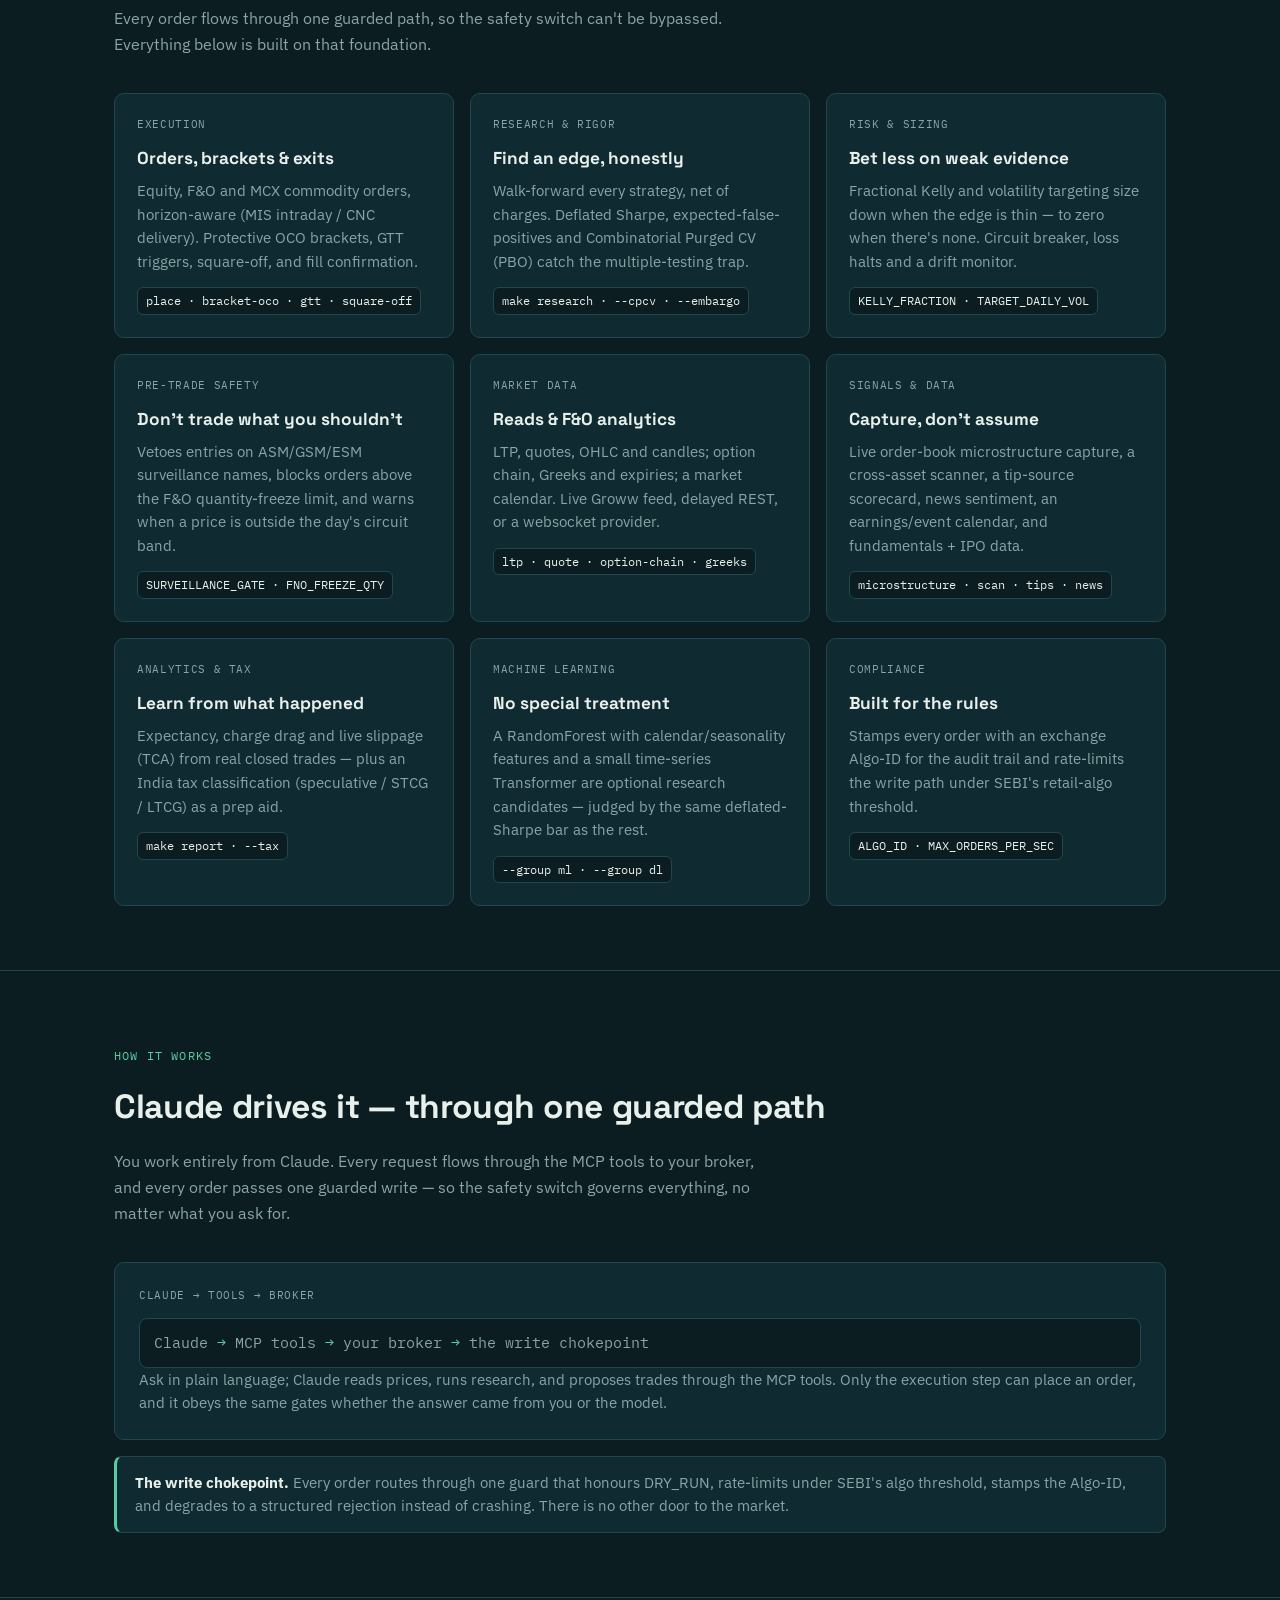
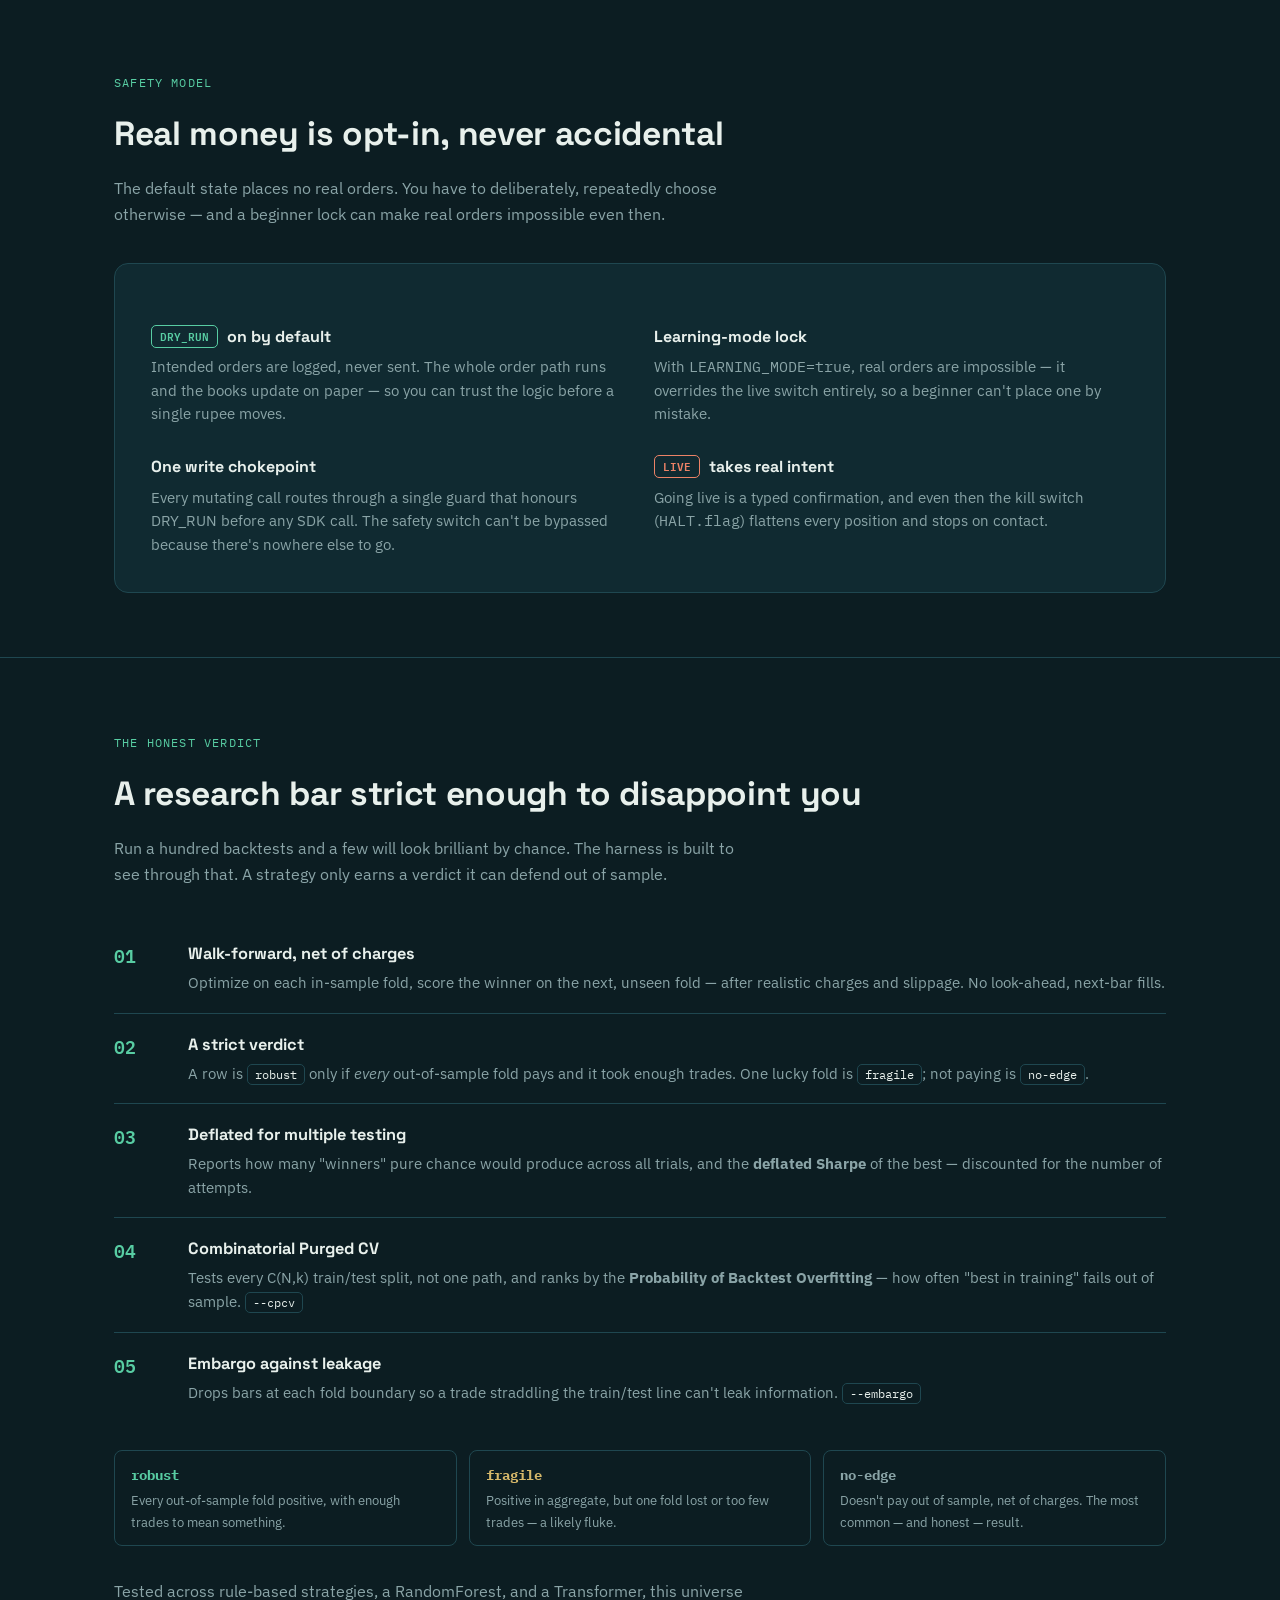
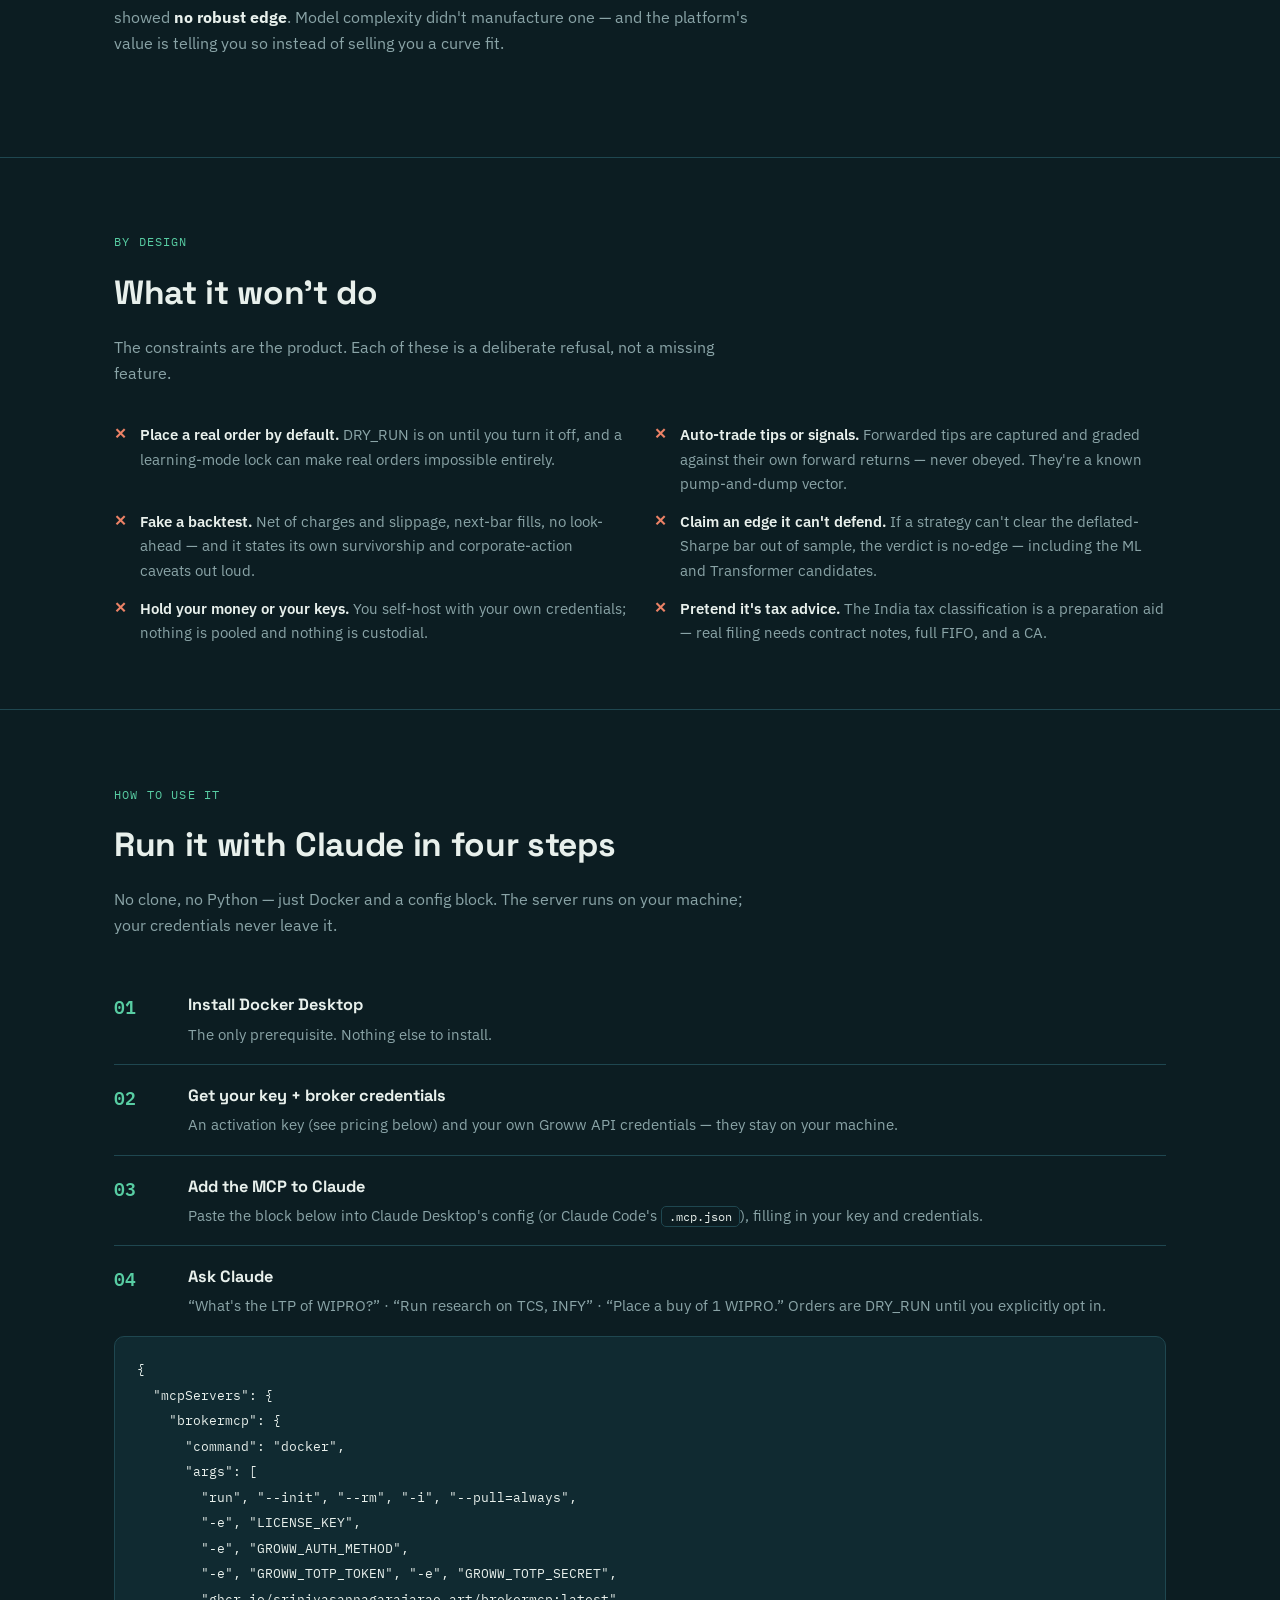
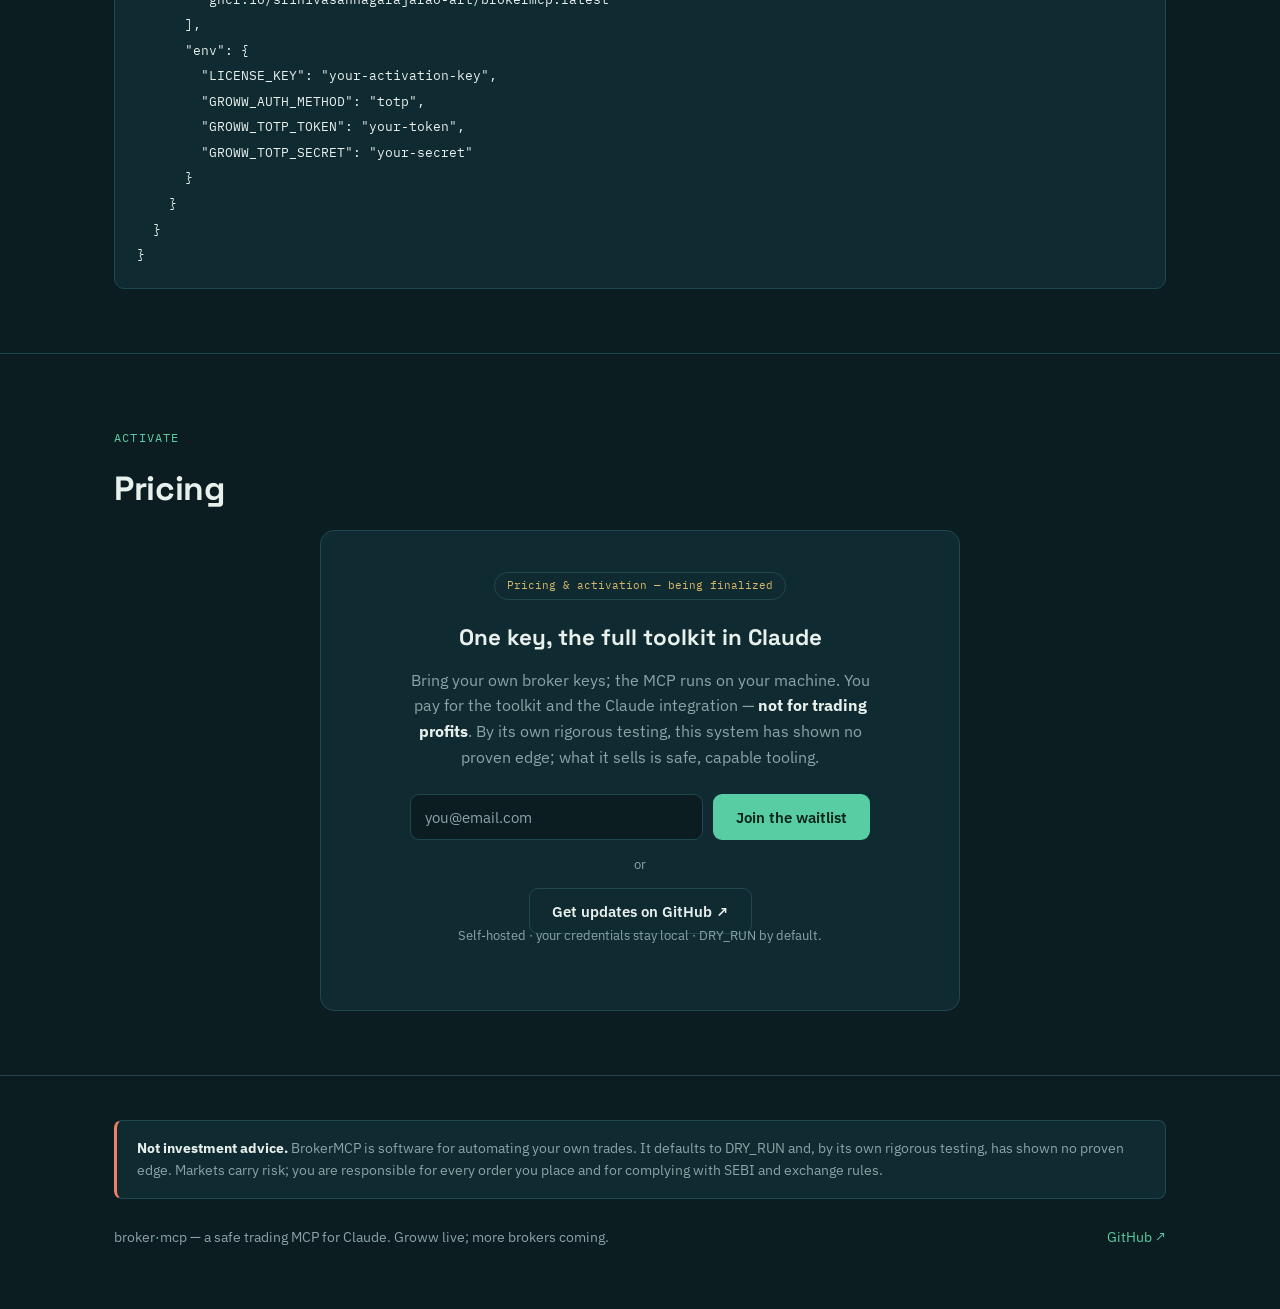
==== commit 1c7210bb: "site: improvements batch + drop self-host "code path" exposure Improvements (all webwright-tested ac" ====
--- a/index.html
+++ b/index.html
@@ -5,311 +5,27 @@
 <meta name="viewport" content="width=device-width, initial-scale=1.0" />
 <title>BrokerMCP — a safe trading MCP for Claude</title>
 <meta name="description" content="A safe trading MCP for Claude — Groww live, more brokers coming. DRY_RUN by default, rigorous research, and an honest verdict: no proven edge." />
+<meta name="theme-color" content="#0c1d22" />
+<link rel="canonical" href="https://srinivasannagarajarao-art.github.io/brokermcp/" />
+<!-- Favicon: the mint terminal dot on the deep-ink panel (inline SVG, no extra request) -->
+<link rel="icon" href="data:image/svg+xml,%3Csvg xmlns='http://www.w3.org/2000/svg' viewBox='0 0 32 32'%3E%3Crect width='32' height='32' rx='7' fill='%230c1d22'/%3E%3Ccircle cx='16' cy='16' r='6' fill='%2358cda3'/%3E%3C/svg%3E" />
+<!-- Social / link previews -->
+<meta property="og:type" content="website" />
+<meta property="og:site_name" content="BrokerMCP" />
+<meta property="og:title" content="BrokerMCP — a safe trading MCP for Claude" />
+<meta property="og:description" content="Run it as one Docker command, drive it through Claude. Bring your own broker keys; real orders off by default; rigorous research that proves when there's no edge." />
+<meta property="og:url" content="https://srinivasannagarajarao-art.github.io/brokermcp/" />
+<meta property="og:image" content="https://srinivasannagarajarao-art.github.io/brokermcp/og.png" />
+<meta property="og:image:width" content="1200" />
+<meta property="og:image:height" content="630" />
+<meta name="twitter:card" content="summary_large_image" />
+<meta name="twitter:title" content="BrokerMCP — a safe trading MCP for Claude" />
+<meta name="twitter:description" content="A safe, rigorous trading toolkit for Claude. Groww live; Zerodha & more coming. It sells safe tooling, not a promised edge." />
+<meta name="twitter:image" content="https://srinivasannagarajarao-art.github.io/brokermcp/og.png" />
 <link rel="preconnect" href="https://fonts.googleapis.com" />
 <link rel="preconnect" href="https://fonts.gstatic.com" crossorigin />
 <link href="https://fonts.googleapis.com/css2?family=Space+Grotesk:wght@500;700&family=IBM+Plex+Sans:wght@400;500;600&family=IBM+Plex+Mono:wght@400;500;600&display=swap" rel="stylesheet" />
-<style>
-  :root {
-    --ink: #0c1d22;
-    --panel: #102a31;
-    --panel-2: #16363f;
-    --line: #1f4750;
-    --text: #e8f0ec;
-    --muted: #8aa4a7;
-    --mint: #58cda3;     /* safe / robust / DRY — the affirming state */
-    --coral: #ec8266;    /* live / caution */
-    --amber: #d6b86a;    /* fragile — used ONLY in the verdict legend */
-    --maxw: 1100px;
-    --radius: 10px;
-  }
-  * { box-sizing: border-box; }
-  html { scroll-behavior: smooth; }
-  @media (prefers-reduced-motion: reduce) { html { scroll-behavior: auto; } }
-  body {
-    margin: 0;
-    background: var(--ink);
-    color: var(--text);
-    font-family: "IBM Plex Sans", system-ui, sans-serif;
-    line-height: 1.6;
-    -webkit-font-smoothing: antialiased;
-  }
-  a { color: var(--mint); text-decoration: none; }
-  a:hover { text-decoration: underline; }
-  .mono { font-family: "IBM Plex Mono", ui-monospace, monospace; }
-  .wrap { max-width: var(--maxw); margin: 0 auto; padding: 0 24px; }
-
-  /* ── top status bar ───────────────────────────────────────── */
-  header {
-    position: sticky; top: 0; z-index: 50;
-    background: rgba(12, 29, 34, 0.85);
-    backdrop-filter: blur(10px);
-    border-bottom: 1px solid var(--line);
-  }
-  .bar { display: flex; align-items: center; gap: 16px; height: 60px; }
-  .brand {
-    font-family: "Space Grotesk", sans-serif; font-weight: 700;
-    font-size: 1.05rem; letter-spacing: -0.01em; color: var(--text);
-  }
-  .brand:hover { text-decoration: none; }
-  .brand .tick { color: var(--mint); }
-  .pill {
-    font-family: "IBM Plex Mono", monospace; font-size: 0.72rem;
-    color: var(--mint); border: 1px solid var(--line);
-    background: rgba(88, 205, 163, 0.07);
-    padding: 4px 10px; border-radius: 999px; white-space: nowrap;
-  }
-  .bar nav { margin-left: auto; display: flex; gap: 20px; align-items: center; }
-  .bar nav a {
-    color: var(--muted); font-size: 0.86rem; font-weight: 500;
-  }
-  .bar nav a:hover { color: var(--text); text-decoration: none; }
-  .ghbtn {
-    color: var(--text) !important; border: 1px solid var(--line);
-    padding: 7px 14px; border-radius: 8px; font-size: 0.84rem;
-  }
-  .ghbtn:hover { border-color: var(--mint); text-decoration: none; }
-  @media (max-width: 760px) { .bar nav .navlink { display: none; } }
-  /* On phones, drop the flavor pill so brand + GitHub always fit (no overflow). */
-  @media (max-width: 560px) {
-    .pill { display: none; }
-    .wrap { padding: 0 18px; }
-    .bar { gap: 10px; }
-  }
-
-  /* ── hero ─────────────────────────────────────────────────── */
-  .hero { padding: 84px 0 64px; }
-  .eyebrow {
-    font-family: "IBM Plex Mono", monospace; font-size: 0.78rem;
-    color: var(--muted); letter-spacing: 0.08em; text-transform: uppercase;
-    margin-bottom: 22px;
-  }
-  h1 {
-    font-family: "Space Grotesk", sans-serif; font-weight: 700;
-    font-size: clamp(2.1rem, 5.2vw, 3.4rem); line-height: 1.08;
-    letter-spacing: -0.02em; margin: 0 0 22px; max-width: 16ch;
-  }
-  h1 .em { color: var(--mint); }
-  .lede { font-size: 1.12rem; color: var(--muted); max-width: 60ch; margin: 0 0 32px; }
-  .cta-row { display: flex; gap: 14px; flex-wrap: wrap; margin-bottom: 56px; }
-  .btn {
-    font-family: "IBM Plex Sans", sans-serif; font-weight: 600; font-size: 0.95rem;
-    padding: 12px 22px; border-radius: 9px; cursor: pointer; border: 1px solid transparent;
-  }
-  .btn-primary { background: var(--mint); color: #06231a !important; }
-  .btn-primary:hover { text-decoration: none; filter: brightness(1.07); }
-  .btn-ghost { border-color: var(--line); color: var(--text) !important; }
-  .btn-ghost:hover { border-color: var(--mint); text-decoration: none; }
-
-  /* ── signature: the research-verdict terminal ─────────────── */
-  .term {
-    background: var(--panel); border: 1px solid var(--line);
-    border-radius: var(--radius); overflow: hidden; max-width: 820px;
-    box-shadow: 0 24px 60px -30px rgba(0,0,0,0.7);
-  }
-  .term-top {
-    display: flex; align-items: center; gap: 8px;
-    padding: 11px 16px; border-bottom: 1px solid var(--line);
-    background: var(--panel-2);
-  }
-  .dot { width: 11px; height: 11px; border-radius: 50%; background: var(--line); }
-  .term-title {
-    margin-left: 8px; font-family: "IBM Plex Mono", monospace;
-    font-size: 0.76rem; color: var(--muted);
-    min-width: 0; overflow: hidden; text-overflow: ellipsis; white-space: nowrap;
-  }
-  .term-body {
-    padding: 18px 20px; font-family: "IBM Plex Mono", monospace;
-    font-size: 0.82rem; line-height: 1.85; overflow-x: auto;
-  }
-  .term-body .ln { white-space: pre; }
-  .c-mut { color: var(--muted); }
-  .c-mint { color: var(--mint); }
-  .c-coral { color: var(--coral); }
-  .c-amber { color: var(--amber); }
-  .prompt { color: var(--mint); }
-
-  /* ── generic section ──────────────────────────────────────── */
-  .section { padding: 64px 0; border-top: 1px solid var(--line); }
-  .sec-label {
-    font-family: "IBM Plex Mono", monospace; font-size: 0.74rem;
-    color: var(--mint); letter-spacing: 0.1em; text-transform: uppercase;
-    margin-bottom: 14px;
-  }
-  .sec-title {
-    font-family: "Space Grotesk", sans-serif; font-weight: 700;
-    font-size: clamp(1.5rem, 3.4vw, 2.1rem); letter-spacing: -0.01em;
-    margin: 0 0 14px;
-  }
-  .sec-intro { color: var(--muted); max-width: 64ch; margin: 0 0 36px; font-size: 1.02rem; }
-
-  /* ── capability grid ──────────────────────────────────────── */
-  .grid { display: grid; grid-template-columns: repeat(3, 1fr); gap: 16px; }
-  @media (max-width: 880px) { .grid { grid-template-columns: 1fr 1fr; } }
-  @media (max-width: 580px) { .grid { grid-template-columns: 1fr; } }
-  .card {
-    background: var(--panel); border: 1px solid var(--line);
-    border-radius: var(--radius); padding: 22px;
-    transition: border-color .18s ease, transform .18s ease;
-  }
-  .card:hover { border-color: var(--mint); transform: translateY(-3px); }
-  @media (prefers-reduced-motion: reduce) { .card:hover { transform: none; } }
-  .card h3 {
-    font-family: "Space Grotesk", sans-serif; font-weight: 700;
-    font-size: 1.08rem; margin: 0 0 6px;
-  }
-  .card .kicker {
-    font-family: "IBM Plex Mono", monospace; font-size: 0.68rem;
-    color: var(--muted); letter-spacing: 0.06em; text-transform: uppercase;
-    display: block; margin-bottom: 12px;
-  }
-  .card p { color: var(--muted); font-size: 0.92rem; margin: 0 0 14px; }
-  .card code {
-    font-family: "IBM Plex Mono", monospace; font-size: 0.76rem;
-    color: var(--text); background: var(--ink);
-    border: 1px solid var(--line); border-radius: 6px;
-    padding: 3px 8px; display: inline-block;
-  }
-
-  /* ── safety band ──────────────────────────────────────────── */
-  .band { background: var(--panel); border: 1px solid var(--line); border-radius: 14px; padding: 36px; }
-  .safety-grid { display: grid; grid-template-columns: 1fr 1fr; gap: 28px; margin-top: 24px; }
-  @media (max-width: 720px) { .safety-grid { grid-template-columns: 1fr; } }
-  .safety-grid h4 {
-    font-family: "Space Grotesk", sans-serif; font-size: 1rem; margin: 0 0 6px;
-    display: flex; align-items: center; gap: 9px;
-  }
-  .safety-grid p { color: var(--muted); font-size: 0.92rem; margin: 0; }
-  .flag {
-    font-family: "IBM Plex Mono", monospace; font-size: 0.66rem; font-weight: 600;
-    padding: 2px 8px; border-radius: 5px;
-  }
-  .flag-dry { color: var(--mint); border: 1px solid var(--mint); }
-  .flag-live { color: var(--coral); border: 1px solid var(--coral); }
-
-  /* ── verdict legend ───────────────────────────────────────── */
-  .legend { display: flex; gap: 12px; flex-wrap: wrap; margin-top: 28px; }
-  .verdict {
-    font-family: "IBM Plex Mono", monospace; font-size: 0.82rem;
-    border: 1px solid var(--line); border-radius: 8px; padding: 12px 16px;
-    flex: 1; min-width: 220px;
-  }
-  .verdict b { display: block; margin-bottom: 4px; font-size: 0.9rem; }
-  .verdict span { color: var(--muted); font-family: "IBM Plex Sans", sans-serif; font-size: 0.84rem; }
-  .v-robust b { color: var(--mint); }
-  .v-fragile b { color: var(--amber); }
-  .v-noedge b { color: var(--muted); }
-
-  /* ── interfaces ───────────────────────────────────────────── */
-  .ifaces { display: grid; grid-template-columns: repeat(3, 1fr); gap: 16px; }
-  @media (max-width: 720px) { .ifaces { grid-template-columns: 1fr; } }
-
-  /* ── quickstart ───────────────────────────────────────────── */
-  .steps { font-family: "IBM Plex Mono", monospace; font-size: 0.85rem; }
-  pre.code {
-    background: var(--panel); border: 1px solid var(--line); border-radius: var(--radius);
-    padding: 20px 22px; overflow-x: auto; font-family: "IBM Plex Mono", monospace;
-    font-size: 0.84rem; line-height: 1.9; color: var(--text); margin: 0;
-  }
-  pre.code .cmt { color: var(--muted); }
-  pre.code .ok { color: var(--mint); }
-
-  /* ── footer ───────────────────────────────────────────────── */
-  footer { border-top: 1px solid var(--line); padding: 44px 0 60px; color: var(--muted); }
-  .disclaimer {
-    border: 1px solid var(--line); border-left: 3px solid var(--coral);
-    border-radius: 8px; padding: 16px 20px; margin-bottom: 28px;
-    font-size: 0.88rem; color: var(--muted); background: var(--panel);
-  }
-  .foot-row { display: flex; justify-content: space-between; gap: 18px; flex-wrap: wrap; font-size: 0.85rem; }
-
-  /* ── architecture: two systems, one broker ───────────────── */
-  .arch { display: grid; grid-template-columns: 1fr 1fr; gap: 16px; }
-  @media (max-width: 720px) { .arch { grid-template-columns: 1fr; } }
-  .sys {
-    background: var(--panel); border: 1px solid var(--line);
-    border-radius: var(--radius); padding: 24px;
-    min-width: 0;  /* let the panel shrink so .flow scrolls internally, no page overflow */
-  }
-  .sys h3 { font-family: "Space Grotesk", sans-serif; font-size: 1.1rem; margin: 0 0 4px; }
-  .sys .kicker {
-    font-family: "IBM Plex Mono", monospace; font-size: 0.68rem; color: var(--muted);
-    letter-spacing: 0.06em; text-transform: uppercase; display: block; margin-bottom: 14px;
-  }
-  .flow {
-    font-family: "IBM Plex Mono", monospace; font-size: 0.78rem; color: var(--text);
-    background: var(--ink); border: 1px solid var(--line); border-radius: 8px;
-    padding: 12px 14px; margin: 0 0 14px; overflow-x: auto; white-space: nowrap;
-  }
-  .flow .arrow { color: var(--mint); }
-  .sys p { color: var(--muted); font-size: 0.92rem; margin: 0; }
-  .choke {
-    margin-top: 16px; border: 1px solid var(--line); border-left: 3px solid var(--mint);
-    border-radius: 8px; padding: 14px 18px; background: var(--panel);
-    font-size: 0.92rem; color: var(--muted);
-  }
-  .choke b { color: var(--text); }
-
-  /* ── validation pipeline (a real ordered sequence) ────────── */
-  .pipe { display: flex; flex-direction: column; gap: 0; margin-top: 8px; }
-  .stage { display: grid; grid-template-columns: 56px 1fr; gap: 18px; padding: 18px 0; border-top: 1px solid var(--line); }
-  .stage:first-child { border-top: 0; }
-  .stage .no {
-    font-family: "IBM Plex Mono", monospace; font-size: 1.1rem; font-weight: 600;
-    color: var(--mint);
-  }
-  .stage h4 { font-family: "Space Grotesk", sans-serif; font-size: 1.02rem; margin: 0 0 4px; }
-  .stage p { color: var(--muted); font-size: 0.92rem; margin: 0; }
-  .stage code {
-    font-family: "IBM Plex Mono", monospace; font-size: 0.74rem; color: var(--text);
-    background: var(--ink); border: 1px solid var(--line); border-radius: 5px; padding: 2px 7px;
-  }
-
-  /* ── won't do (honest non-features) ───────────────────────── */
-  .nots { display: grid; grid-template-columns: 1fr 1fr; gap: 14px 28px; margin-top: 8px; }
-  @media (max-width: 640px) { .nots { grid-template-columns: 1fr; } }
-  .nots li { list-style: none; padding-left: 26px; position: relative; color: var(--muted); font-size: 0.95rem; }
-  .nots { padding: 0; margin: 8px 0 0; }
-  .nots li::before {
-    content: "✕"; position: absolute; left: 0; top: 0;
-    color: var(--coral); font-family: "IBM Plex Mono", monospace; font-weight: 600;
-  }
-  .nots li b { color: var(--text); font-weight: 600; }
-
-  /* ── supported platforms ──────────────────────────────────── */
-  .brokers { display: grid; grid-template-columns: repeat(4, 1fr); gap: 14px; }
-  @media (max-width: 820px) { .brokers { grid-template-columns: 1fr 1fr; } }
-  @media (max-width: 440px) { .brokers { grid-template-columns: 1fr; } }
-  .broker {
-    background: var(--panel); border: 1px solid var(--line); border-radius: var(--radius);
-    padding: 18px 20px; display: flex; align-items: center; justify-content: space-between;
-    gap: 10px; min-width: 0;
-  }
-  .broker .bname { font-family: "Space Grotesk", sans-serif; font-weight: 700; font-size: 1rem; }
-  .status {
-    font-family: "IBM Plex Mono", monospace; font-size: 0.62rem; font-weight: 600;
-    padding: 3px 9px; border-radius: 999px; white-space: nowrap;
-  }
-  .status-live { color: var(--mint); border: 1px solid var(--mint); }
-  .status-soon { color: var(--muted); border: 1px solid var(--line); }
-
-  /* ── pricing / activate (placeholder) ─────────────────────── */
-  .activate {
-    background: var(--panel); border: 1px solid var(--line); border-radius: 14px;
-    padding: 40px 36px; text-align: center; max-width: 640px; margin: 0 auto;
-  }
-  .activate .soon {
-    font-family: "IBM Plex Mono", monospace; font-size: 0.7rem; color: var(--amber);
-    border: 1px solid var(--line); border-radius: 999px; padding: 4px 12px;
-    display: inline-block; margin-bottom: 20px;
-  }
-  .activate h3 { font-family: "Space Grotesk", sans-serif; font-size: 1.4rem; margin: 0 0 12px; }
-  .activate p { color: var(--muted); margin: 0 auto 24px; max-width: 48ch; }
-  .btn-disabled { background: var(--panel-2); color: var(--muted) !important; border: 1px solid var(--line); cursor: default; }
-  .btn-disabled:hover { text-decoration: none; filter: none; }
-  .fineprint { font-size: 0.82rem; color: var(--muted); margin-top: 18px; }
-
-  :focus-visible { outline: 2px solid var(--mint); outline-offset: 3px; }
-</style>
+<link rel="stylesheet" href="style.css" />
 </head>
 <body>
 
@@ -374,8 +90,8 @@
       </p>
       <div class="brokers">
         <div class="broker"><span class="bname">Groww</span><span class="status status-live">● Live</span></div>
-        <div class="broker"><span class="bname">Zerodha</span><span class="status status-soon">Coming</span></div>
-        <div class="broker"><span class="bname">Upstox</span><span class="status status-soon">Coming</span></div>
+        <a class="broker" href="zerodha.html"><span class="bname">Zerodha</span><span class="status status-soon">Coming ↗</span></a>
+        <a class="broker" href="upstox.html"><span class="bname">Upstox</span><span class="status status-soon">Coming ↗</span></a>
         <div class="broker"><span class="bname">More</span><span class="status status-soon">Planned</span></div>
       </div>
     </div>
@@ -459,39 +175,28 @@
     </div>
   </section>
 
-  <!-- ARCHITECTURE -->
+  <!-- HOW IT WORKS -->
   <section class="section" id="architecture">
     <div class="wrap">
-      <p class="sec-label">How it's built</p>
-      <h2 class="sec-title">Two systems, one broker</h2>
-      <p class="sec-intro">
-        A deterministic code path and an AI-agent path run in parallel and share a
-        single broker. Neither can reach the market except through one guarded write
-        — so the safety switch governs everything, no matter who pulls the trigger.
-      </p>
-      <div class="arch">
-        <div class="sys">
-          <span class="kicker">Deterministic</span>
-          <h3>Code path</h3>
-          <p class="flow">python main.py <span class="arrow">→</span> core/ broker <span class="arrow">→</span> Strategy <span class="arrow">→</span> Postgres</p>
-          <p>Your rules, headless and repeatable. A strategy reads prices, decides, and
-          the runner sizes, risk-checks, places, and records — hydrating open positions
-          on restart so it's idempotent.</p>
-        </div>
-        <div class="sys">
-          <span class="kicker">Assisted</span>
-          <h3>Agent path</h3>
-          <p class="flow">claude /intraday-trade <span class="arrow">→</span> sub-agents <span class="arrow">→</span> MCP tools</p>
-          <p>Research, signal, and risk sub-agents reason over the same data through MCP
-          tools. Insulated from the broker — only the execution step can place an order,
-          and it obeys the same gates.</p>
-        </div>
+      <p class="sec-label">How it works</p>
+      <h2 class="sec-title">Claude drives it — through one guarded path</h2>
+      <p class="sec-intro">
+        You work entirely from Claude. Every request flows through the MCP tools to your
+        broker, and every order passes one guarded write — so the safety switch governs
+        everything, no matter what you ask for.
+      </p>
+      <div class="sys">
+        <span class="kicker">Claude → tools → broker</span>
+        <p class="flow">Claude <span class="arrow">→</span> MCP tools <span class="arrow">→</span> your broker <span class="arrow">→</span> the write chokepoint</p>
+        <p>Ask in plain language; Claude reads prices, runs research, and proposes
+        trades through the MCP tools. Only the execution step can place an order, and it
+        obeys the same gates whether the answer came from you or the model.</p>
       </div>
       <div class="choke">
-        <b>The write chokepoint.</b> Every mutating call routes through one guard that
-        honours DRY_RUN, rate-limits under SEBI's algo threshold, stamps the Algo-ID,
-        and degrades to a structured rejection instead of crashing. Add a new order
-        type and it goes through here too — there is no other door.
+        <b>The write chokepoint.</b> Every order routes through one guard that honours
+        DRY_RUN, rate-limits under SEBI's algo threshold, stamps the Algo-ID, and
+        degrades to a structured rejection instead of crashing. There is no other door
+        to the market.
       </div>
     </div>
   </section>
@@ -689,59 +394,20 @@
           trading profits</strong>. By its own rigorous testing, this system has shown no
           proven edge; what it sells is safe, capable tooling.
         </p>
-        <a class="btn btn-primary" href="https://github.com/srinivasannagarajarao-art/brokermcp">Get updates on GitHub ↗</a>
+        <!-- Activate the waitlist: create a free form at formspree.io and replace
+             YOUR_FORM_ID with your form's id (e.g. xyzabcd). Works on static Pages. -->
+        <form class="waitlist" action="https://formspree.io/f/YOUR_FORM_ID" method="POST">
+          <input type="email" name="email" required placeholder="you@email.com"
+                 aria-label="Email address" />
+          <button type="submit" class="btn btn-primary">Join the waitlist</button>
+        </form>
+        <p class="or">or</p>
+        <a class="btn btn-ghost" href="https://github.com/srinivasannagarajarao-art/brokermcp">Get updates on GitHub ↗</a>
         <p class="fineprint">Self-hosted · your credentials stay local · DRY_RUN by default.</p>
       </div>
     </div>
   </section>
 
-  <!-- INTERFACES -->
-  <section class="section">
-    <div class="wrap">
-      <p class="sec-label">Three ways in</p>
-      <h2 class="sec-title">Same features, your choice of surface</h2>
-      <p class="sec-intro">Each is optional and independent — install only what you want.</p>
-      <div class="ifaces">
-        <div class="card reveal">
-          <span class="kicker">Terminal</span>
-          <h3>CLI</h3>
-          <p>The full toolkit from the command line — run a cycle, research, scan, report. No extra dependencies.</p>
-          <code>./trade · make run · python -m …</code>
-        </div>
-        <div class="card reveal">
-          <span class="kicker">HTTP</span>
-          <h3>FastAPI</h3>
-          <p>A documented REST surface with a Swagger UI at <code class="mono">/docs</code> — reads, research and gated orders.</p>
-          <code>make api → localhost:8000/docs</code>
-        </div>
-        <div class="card reveal">
-          <span class="kicker">Agents</span>
-          <h3>MCP server</h3>
-          <p>Tools for Claude and other MCP clients, shippable as a one-command Docker image.</p>
-          <code>make mcp · docker run … brokermcp</code>
-        </div>
-      </div>
-    </div>
-  </section>
-
-  <!-- QUICK START -->
-  <section class="section" id="start">
-    <div class="wrap">
-      <p class="sec-label">Get going</p>
-      <h2 class="sec-title">Quick start</h2>
-      <p class="sec-intro">Clone it, set up Postgres and your credentials, and run a paper cycle — no real orders.</p>
-<pre class="code reveal"><span class="cmt"># 1 — install deps, create .env, start Postgres, migrate</span>
-make setup
-
-<span class="cmt"># 2 — a single paper evaluation (DRY_RUN forced on, no DB needed)</span>
-make dry-run
-
-<span class="cmt"># 3 — ask the honest question of a real symbol universe</span>
-make research SYMBOL=WIPRO,TCS,INFY DAYS=45
-<span class="ok"># → reads the verdict: robust / fragile / no-edge</span>
-</pre>
-    </div>
-  </section>
 </main>
 
 <footer>
@@ -759,5 +425,29 @@
   </div>
 </footer>
 
+<script>
+  // Scroll spy: highlight the nav link for the section currently in view.
+  // Pure styling — never hides content; degrades to no-op without IntersectionObserver.
+  (function () {
+    if (!('IntersectionObserver' in window)) return;
+    var links = {};
+    document.querySelectorAll('header nav a.navlink').forEach(function (a) {
+      links[a.getAttribute('href').slice(1)] = a;
+    });
+    var io = new IntersectionObserver(function (entries) {
+      entries.forEach(function (en) {
+        if (!en.isIntersecting) return;
+        var id = en.target.id, link = links[id];
+        if (!link) return;
+        Object.values(links).forEach(function (l) { l.classList.remove('active'); });
+        link.classList.add('active');
+      });
+    }, { rootMargin: '-45% 0px -50% 0px' });
+    Object.keys(links).forEach(function (id) {
+      var s = document.getElementById(id);
+      if (s) io.observe(s);
+    });
+  })();
+</script>
 </body>
 </html>
--- a/style.css
+++ b/style.css
@@ -0,0 +1,333 @@
+  :root {
+    --ink: #0c1d22;
+    --panel: #102a31;
+    --panel-2: #16363f;
+    --line: #1f4750;
+    --text: #e8f0ec;
+    --muted: #8aa4a7;
+    --mint: #58cda3;     /* safe / robust / DRY — the affirming state */
+    --coral: #ec8266;    /* live / caution */
+    --amber: #d6b86a;    /* fragile — used ONLY in the verdict legend */
+    --maxw: 1100px;
+    --radius: 10px;
+  }
+  * { box-sizing: border-box; }
+  html { scroll-behavior: smooth; scroll-padding-top: 76px; }
+  @media (prefers-reduced-motion: reduce) { html { scroll-behavior: auto; } }
+  body {
+    margin: 0;
+    background: var(--ink);
+    color: var(--text);
+    font-family: "IBM Plex Sans", system-ui, sans-serif;
+    line-height: 1.6;
+    -webkit-font-smoothing: antialiased;
+  }
+  a { color: var(--mint); text-decoration: none; }
+  a:hover { text-decoration: underline; }
+  .mono { font-family: "IBM Plex Mono", ui-monospace, monospace; }
+  .wrap { max-width: var(--maxw); margin: 0 auto; padding: 0 24px; }
+
+  /* ── top status bar ───────────────────────────────────────── */
+  header {
+    position: sticky; top: 0; z-index: 50;
+    background: rgba(12, 29, 34, 0.85);
+    backdrop-filter: blur(10px);
+    border-bottom: 1px solid var(--line);
+  }
+  .bar { display: flex; align-items: center; gap: 16px; height: 60px; }
+  .brand {
+    font-family: "Space Grotesk", sans-serif; font-weight: 700;
+    font-size: 1.05rem; letter-spacing: -0.01em; color: var(--text);
+  }
+  .brand:hover { text-decoration: none; }
+  .brand .tick { color: var(--mint); }
+  .pill {
+    font-family: "IBM Plex Mono", monospace; font-size: 0.72rem;
+    color: var(--mint); border: 1px solid var(--line);
+    background: rgba(88, 205, 163, 0.07);
+    padding: 4px 10px; border-radius: 999px; white-space: nowrap;
+  }
+  .bar nav { margin-left: auto; display: flex; gap: 20px; align-items: center; }
+  .bar nav a {
+    color: var(--muted); font-size: 0.86rem; font-weight: 500;
+  }
+  .bar nav a:hover { color: var(--text); text-decoration: none; }
+  .ghbtn {
+    color: var(--text) !important; border: 1px solid var(--line);
+    padding: 7px 14px; border-radius: 8px; font-size: 0.84rem;
+  }
+  .ghbtn:hover { border-color: var(--mint); text-decoration: none; }
+  @media (max-width: 760px) { .bar nav .navlink { display: none; } }
+  /* On phones, drop the flavor pill so brand + GitHub always fit (no overflow). */
+  @media (max-width: 560px) {
+    .pill { display: none; }
+    .wrap { padding: 0 18px; }
+    .bar { gap: 10px; }
+  }
+
+  /* ── hero ─────────────────────────────────────────────────── */
+  .hero { padding: 84px 0 64px; }
+  .eyebrow {
+    font-family: "IBM Plex Mono", monospace; font-size: 0.78rem;
+    color: var(--muted); letter-spacing: 0.08em; text-transform: uppercase;
+    margin-bottom: 22px;
+  }
+  h1 {
+    font-family: "Space Grotesk", sans-serif; font-weight: 700;
+    font-size: clamp(2.1rem, 5.2vw, 3.4rem); line-height: 1.08;
+    letter-spacing: -0.02em; margin: 0 0 22px; max-width: 16ch;
+  }
+  h1 .em { color: var(--mint); }
+  .lede { font-size: 1.12rem; color: var(--muted); max-width: 60ch; margin: 0 0 32px; }
+  .cta-row { display: flex; gap: 14px; flex-wrap: wrap; margin-bottom: 56px; }
+  .btn {
+    font-family: "IBM Plex Sans", sans-serif; font-weight: 600; font-size: 0.95rem;
+    padding: 12px 22px; border-radius: 9px; cursor: pointer; border: 1px solid transparent;
+  }
+  .btn-primary { background: var(--mint); color: #06231a !important; }
+  .btn-primary:hover { text-decoration: none; filter: brightness(1.07); }
+  .btn-ghost { border-color: var(--line); color: var(--text) !important; }
+  .btn-ghost:hover { border-color: var(--mint); text-decoration: none; }
+
+  /* ── signature: the research-verdict terminal ─────────────── */
+  .term {
+    background: var(--panel); border: 1px solid var(--line);
+    border-radius: var(--radius); overflow: hidden; max-width: 820px;
+    box-shadow: 0 24px 60px -30px rgba(0,0,0,0.7);
+  }
+  .term-top {
+    display: flex; align-items: center; gap: 8px;
+    padding: 11px 16px; border-bottom: 1px solid var(--line);
+    background: var(--panel-2);
+  }
+  .dot { width: 11px; height: 11px; border-radius: 50%; background: var(--line); }
+  .term-title {
+    margin-left: 8px; font-family: "IBM Plex Mono", monospace;
+    font-size: 0.76rem; color: var(--muted);
+    min-width: 0; overflow: hidden; text-overflow: ellipsis; white-space: nowrap;
+  }
+  .term-body {
+    padding: 18px 20px; font-family: "IBM Plex Mono", monospace;
+    font-size: 0.82rem; line-height: 1.85; overflow-x: auto;
+  }
+  .term-body .ln { white-space: pre; }
+  .c-mut { color: var(--muted); }
+  .c-mint { color: var(--mint); }
+  .c-coral { color: var(--coral); }
+  .c-amber { color: var(--amber); }
+  .prompt { color: var(--mint); }
+
+  /* ── generic section ──────────────────────────────────────── */
+  .section { padding: 64px 0; border-top: 1px solid var(--line); }
+  .sec-label {
+    font-family: "IBM Plex Mono", monospace; font-size: 0.74rem;
+    color: var(--mint); letter-spacing: 0.1em; text-transform: uppercase;
+    margin-bottom: 14px;
+  }
+  .sec-title {
+    font-family: "Space Grotesk", sans-serif; font-weight: 700;
+    font-size: clamp(1.5rem, 3.4vw, 2.1rem); letter-spacing: -0.01em;
+    margin: 0 0 14px;
+  }
+  .sec-intro { color: var(--muted); max-width: 64ch; margin: 0 0 36px; font-size: 1.02rem; }
+
+  /* ── capability grid ──────────────────────────────────────── */
+  .grid { display: grid; grid-template-columns: repeat(3, 1fr); gap: 16px; }
+  @media (max-width: 880px) { .grid { grid-template-columns: 1fr 1fr; } }
+  @media (max-width: 580px) { .grid { grid-template-columns: 1fr; } }
+  .card {
+    background: var(--panel); border: 1px solid var(--line);
+    border-radius: var(--radius); padding: 22px;
+    transition: border-color .18s ease, transform .18s ease;
+  }
+  .card:hover { border-color: var(--mint); transform: translateY(-3px); }
+  @media (prefers-reduced-motion: reduce) { .card:hover { transform: none; } }
+  .card h3 {
+    font-family: "Space Grotesk", sans-serif; font-weight: 700;
+    font-size: 1.08rem; margin: 0 0 6px;
+  }
+  .card .kicker {
+    font-family: "IBM Plex Mono", monospace; font-size: 0.68rem;
+    color: var(--muted); letter-spacing: 0.06em; text-transform: uppercase;
+    display: block; margin-bottom: 12px;
+  }
+  .card p { color: var(--muted); font-size: 0.92rem; margin: 0 0 14px; }
+  .card code {
+    font-family: "IBM Plex Mono", monospace; font-size: 0.76rem;
+    color: var(--text); background: var(--ink);
+    border: 1px solid var(--line); border-radius: 6px;
+    padding: 3px 8px; display: inline-block;
+  }
+
+  /* ── safety band ──────────────────────────────────────────── */
+  .band { background: var(--panel); border: 1px solid var(--line); border-radius: 14px; padding: 36px; }
+  .safety-grid { display: grid; grid-template-columns: 1fr 1fr; gap: 28px; margin-top: 24px; }
+  @media (max-width: 720px) { .safety-grid { grid-template-columns: 1fr; } }
+  .safety-grid h4 {
+    font-family: "Space Grotesk", sans-serif; font-size: 1rem; margin: 0 0 6px;
+    display: flex; align-items: center; gap: 9px;
+  }
+  .safety-grid p { color: var(--muted); font-size: 0.92rem; margin: 0; }
+  .flag {
+    font-family: "IBM Plex Mono", monospace; font-size: 0.66rem; font-weight: 600;
+    padding: 2px 8px; border-radius: 5px;
+  }
+  .flag-dry { color: var(--mint); border: 1px solid var(--mint); }
+  .flag-live { color: var(--coral); border: 1px solid var(--coral); }
+
+  /* ── verdict legend ───────────────────────────────────────── */
+  .legend { display: flex; gap: 12px; flex-wrap: wrap; margin-top: 28px; }
+  .verdict {
+    font-family: "IBM Plex Mono", monospace; font-size: 0.82rem;
+    border: 1px solid var(--line); border-radius: 8px; padding: 12px 16px;
+    flex: 1; min-width: 220px;
+  }
+  .verdict b { display: block; margin-bottom: 4px; font-size: 0.9rem; }
+  .verdict span { color: var(--muted); font-family: "IBM Plex Sans", sans-serif; font-size: 0.84rem; }
+  .v-robust b { color: var(--mint); }
+  .v-fragile b { color: var(--amber); }
+  .v-noedge b { color: var(--muted); }
+
+  /* ── interfaces ───────────────────────────────────────────── */
+  .ifaces { display: grid; grid-template-columns: repeat(3, 1fr); gap: 16px; }
+  @media (max-width: 720px) { .ifaces { grid-template-columns: 1fr; } }
+
+  /* ── quickstart ───────────────────────────────────────────── */
+  .steps { font-family: "IBM Plex Mono", monospace; font-size: 0.85rem; }
+  pre.code {
+    background: var(--panel); border: 1px solid var(--line); border-radius: var(--radius);
+    padding: 20px 22px; overflow-x: auto; font-family: "IBM Plex Mono", monospace;
+    font-size: 0.84rem; line-height: 1.9; color: var(--text); margin: 0;
+  }
+  pre.code .cmt { color: var(--muted); }
+  pre.code .ok { color: var(--mint); }
+
+  /* ── footer ───────────────────────────────────────────────── */
+  footer { border-top: 1px solid var(--line); padding: 44px 0 60px; color: var(--muted); }
+  .disclaimer {
+    border: 1px solid var(--line); border-left: 3px solid var(--coral);
+    border-radius: 8px; padding: 16px 20px; margin-bottom: 28px;
+    font-size: 0.88rem; color: var(--muted); background: var(--panel);
+  }
+  .foot-row { display: flex; justify-content: space-between; gap: 18px; flex-wrap: wrap; font-size: 0.85rem; }
+
+  /* ── architecture: two systems, one broker ───────────────── */
+  .arch { display: grid; grid-template-columns: 1fr 1fr; gap: 16px; }
+  @media (max-width: 720px) { .arch { grid-template-columns: 1fr; } }
+  .sys {
+    background: var(--panel); border: 1px solid var(--line);
+    border-radius: var(--radius); padding: 24px;
+    min-width: 0;  /* let the panel shrink so .flow scrolls internally, no page overflow */
+  }
+  .sys h3 { font-family: "Space Grotesk", sans-serif; font-size: 1.1rem; margin: 0 0 4px; }
+  .sys .kicker {
+    font-family: "IBM Plex Mono", monospace; font-size: 0.68rem; color: var(--muted);
+    letter-spacing: 0.06em; text-transform: uppercase; display: block; margin-bottom: 14px;
+  }
+  .flow {
+    font-family: "IBM Plex Mono", monospace; font-size: 0.78rem; color: var(--text);
+    background: var(--ink); border: 1px solid var(--line); border-radius: 8px;
+    padding: 12px 14px; margin: 0 0 14px; overflow-x: auto; white-space: nowrap;
+  }
+  .flow .arrow { color: var(--mint); }
+  .sys p { color: var(--muted); font-size: 0.92rem; margin: 0; }
+  .choke {
+    margin-top: 16px; border: 1px solid var(--line); border-left: 3px solid var(--mint);
+    border-radius: 8px; padding: 14px 18px; background: var(--panel);
+    font-size: 0.92rem; color: var(--muted);
+  }
+  .choke b { color: var(--text); }
+
+  /* ── validation pipeline (a real ordered sequence) ────────── */
+  .pipe { display: flex; flex-direction: column; gap: 0; margin-top: 8px; }
+  .stage { display: grid; grid-template-columns: 56px 1fr; gap: 18px; padding: 18px 0; border-top: 1px solid var(--line); }
+  .stage:first-child { border-top: 0; }
+  .stage .no {
+    font-family: "IBM Plex Mono", monospace; font-size: 1.1rem; font-weight: 600;
+    color: var(--mint);
+  }
+  .stage h4 { font-family: "Space Grotesk", sans-serif; font-size: 1.02rem; margin: 0 0 4px; }
+  .stage p { color: var(--muted); font-size: 0.92rem; margin: 0; }
+  .stage code {
+    font-family: "IBM Plex Mono", monospace; font-size: 0.74rem; color: var(--text);
+    background: var(--ink); border: 1px solid var(--line); border-radius: 5px; padding: 2px 7px;
+  }
+
+  /* ── won't do (honest non-features) ───────────────────────── */
+  .nots { display: grid; grid-template-columns: 1fr 1fr; gap: 14px 28px; margin-top: 8px; }
+  @media (max-width: 640px) { .nots { grid-template-columns: 1fr; } }
+  .nots li { list-style: none; padding-left: 26px; position: relative; color: var(--muted); font-size: 0.95rem; }
+  .nots { padding: 0; margin: 8px 0 0; }
+  .nots li::before {
+    content: "✕"; position: absolute; left: 0; top: 0;
+    color: var(--coral); font-family: "IBM Plex Mono", monospace; font-weight: 600;
+  }
+  .nots li b { color: var(--text); font-weight: 600; }
+
+  /* ── supported platforms ──────────────────────────────────── */
+  .brokers { display: grid; grid-template-columns: repeat(4, 1fr); gap: 14px; }
+  @media (max-width: 820px) { .brokers { grid-template-columns: 1fr 1fr; } }
+  @media (max-width: 440px) { .brokers { grid-template-columns: 1fr; } }
+  .broker {
+    background: var(--panel); border: 1px solid var(--line); border-radius: var(--radius);
+    padding: 18px 20px; display: flex; align-items: center; justify-content: space-between;
+    gap: 10px; min-width: 0;
+  }
+  .broker .bname { font-family: "Space Grotesk", sans-serif; font-weight: 700; font-size: 1rem; }
+  .status {
+    font-family: "IBM Plex Mono", monospace; font-size: 0.62rem; font-weight: 600;
+    padding: 3px 9px; border-radius: 999px; white-space: nowrap;
+  }
+  .status-live { color: var(--mint); border: 1px solid var(--mint); }
+  .status-soon { color: var(--muted); border: 1px solid var(--line); }
+
+  /* ── pricing / activate (placeholder) ─────────────────────── */
+  .activate {
+    background: var(--panel); border: 1px solid var(--line); border-radius: 14px;
+    padding: 40px 36px; text-align: center; max-width: 640px; margin: 0 auto;
+  }
+  .activate .soon {
+    font-family: "IBM Plex Mono", monospace; font-size: 0.7rem; color: var(--amber);
+    border: 1px solid var(--line); border-radius: 999px; padding: 4px 12px;
+    display: inline-block; margin-bottom: 20px;
+  }
+  .activate h3 { font-family: "Space Grotesk", sans-serif; font-size: 1.4rem; margin: 0 0 12px; }
+  .activate p { color: var(--muted); margin: 0 auto 24px; max-width: 48ch; }
+  .btn-disabled { background: var(--panel-2); color: var(--muted) !important; border: 1px solid var(--line); cursor: default; }
+  .btn-disabled:hover { text-decoration: none; filter: none; }
+  .fineprint { font-size: 0.82rem; color: var(--muted); margin-top: 18px; }
+
+  :focus-visible { outline: 2px solid var(--mint); outline-offset: 3px; }
+
+/* ── active nav link (set by scroll spy) ──────────────────────── */
+.bar nav a.navlink.active { color: var(--mint); }
+
+/* ── waitlist email capture (pricing) ─────────────────────────── */
+.waitlist { display: flex; gap: 10px; max-width: 460px; margin: 0 auto 14px; }
+@media (max-width: 460px) { .waitlist { flex-direction: column; } }
+.waitlist input {
+  flex: 1; min-width: 0; background: var(--ink); color: var(--text);
+  border: 1px solid var(--line); border-radius: 9px; padding: 12px 14px;
+  font-family: "IBM Plex Sans", sans-serif; font-size: 0.95rem;
+}
+.waitlist input::placeholder { color: var(--muted); }
+.waitlist input:focus { outline: none; border-color: var(--mint); }
+.waitlist .btn { white-space: nowrap; }
+.or { color: var(--muted); font-size: 0.82rem; margin: 0 0 16px; }
+
+/* ── coming-soon (per-broker) page ────────────────────────────── */
+.coming { padding: 96px 0 64px; }
+.coming .badge {
+  font-family: "IBM Plex Mono", monospace; font-size: 0.72rem; color: var(--amber);
+  border: 1px solid var(--line); border-radius: 999px; padding: 4px 12px;
+  display: inline-block; margin-bottom: 22px;
+}
+.coming h1 { font-family: "Space Grotesk", sans-serif; font-weight: 700;
+  font-size: clamp(2rem, 5vw, 3rem); letter-spacing: -0.02em; margin: 0 0 18px; max-width: 18ch; }
+.coming .lede { font-size: 1.1rem; color: var(--muted); max-width: 60ch; margin: 0 0 28px; }
+.back { font-family: "IBM Plex Mono", monospace; font-size: 0.85rem; }
+
+/* broker cards that link out (Zerodha/Upstox -> their pages) */
+a.broker { text-decoration: none; color: inherit; transition: border-color .18s ease; }
+a.broker:hover { border-color: var(--mint); text-decoration: none; }
+a.broker .bname { color: var(--text); }
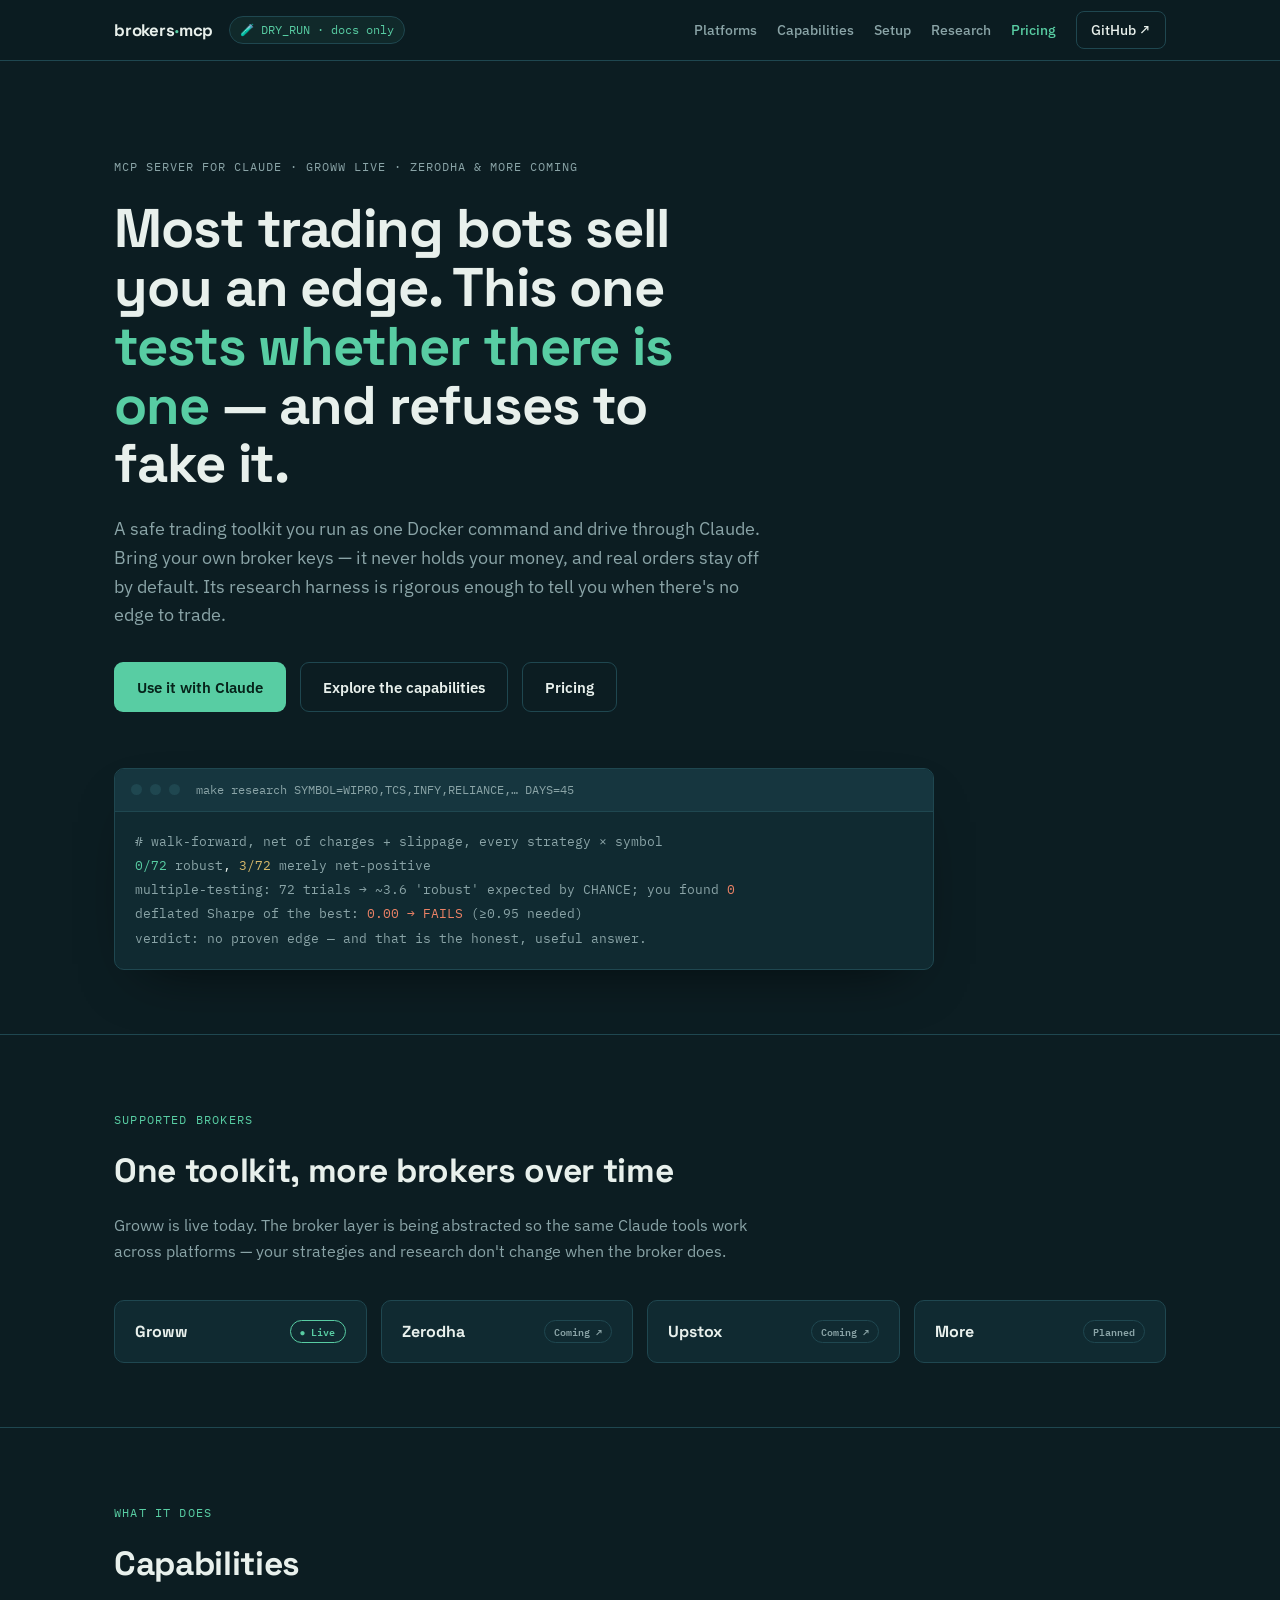
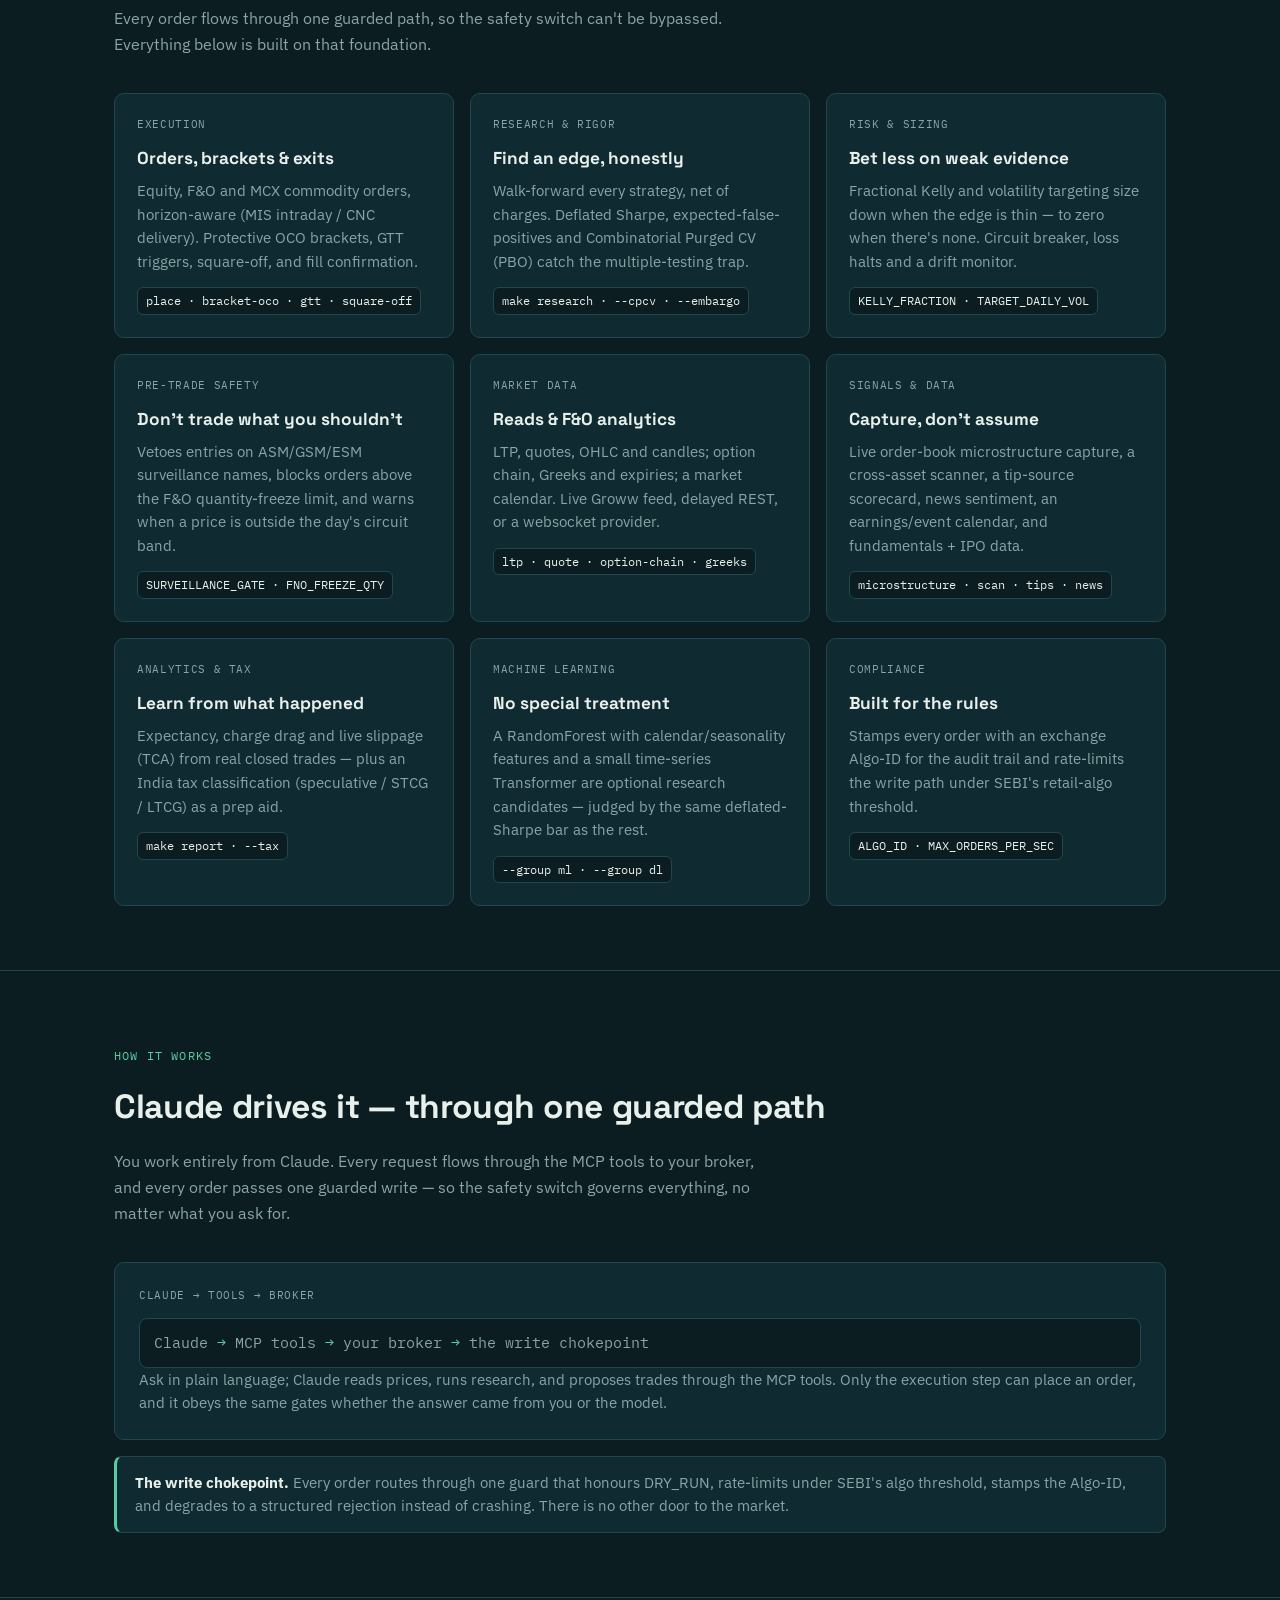
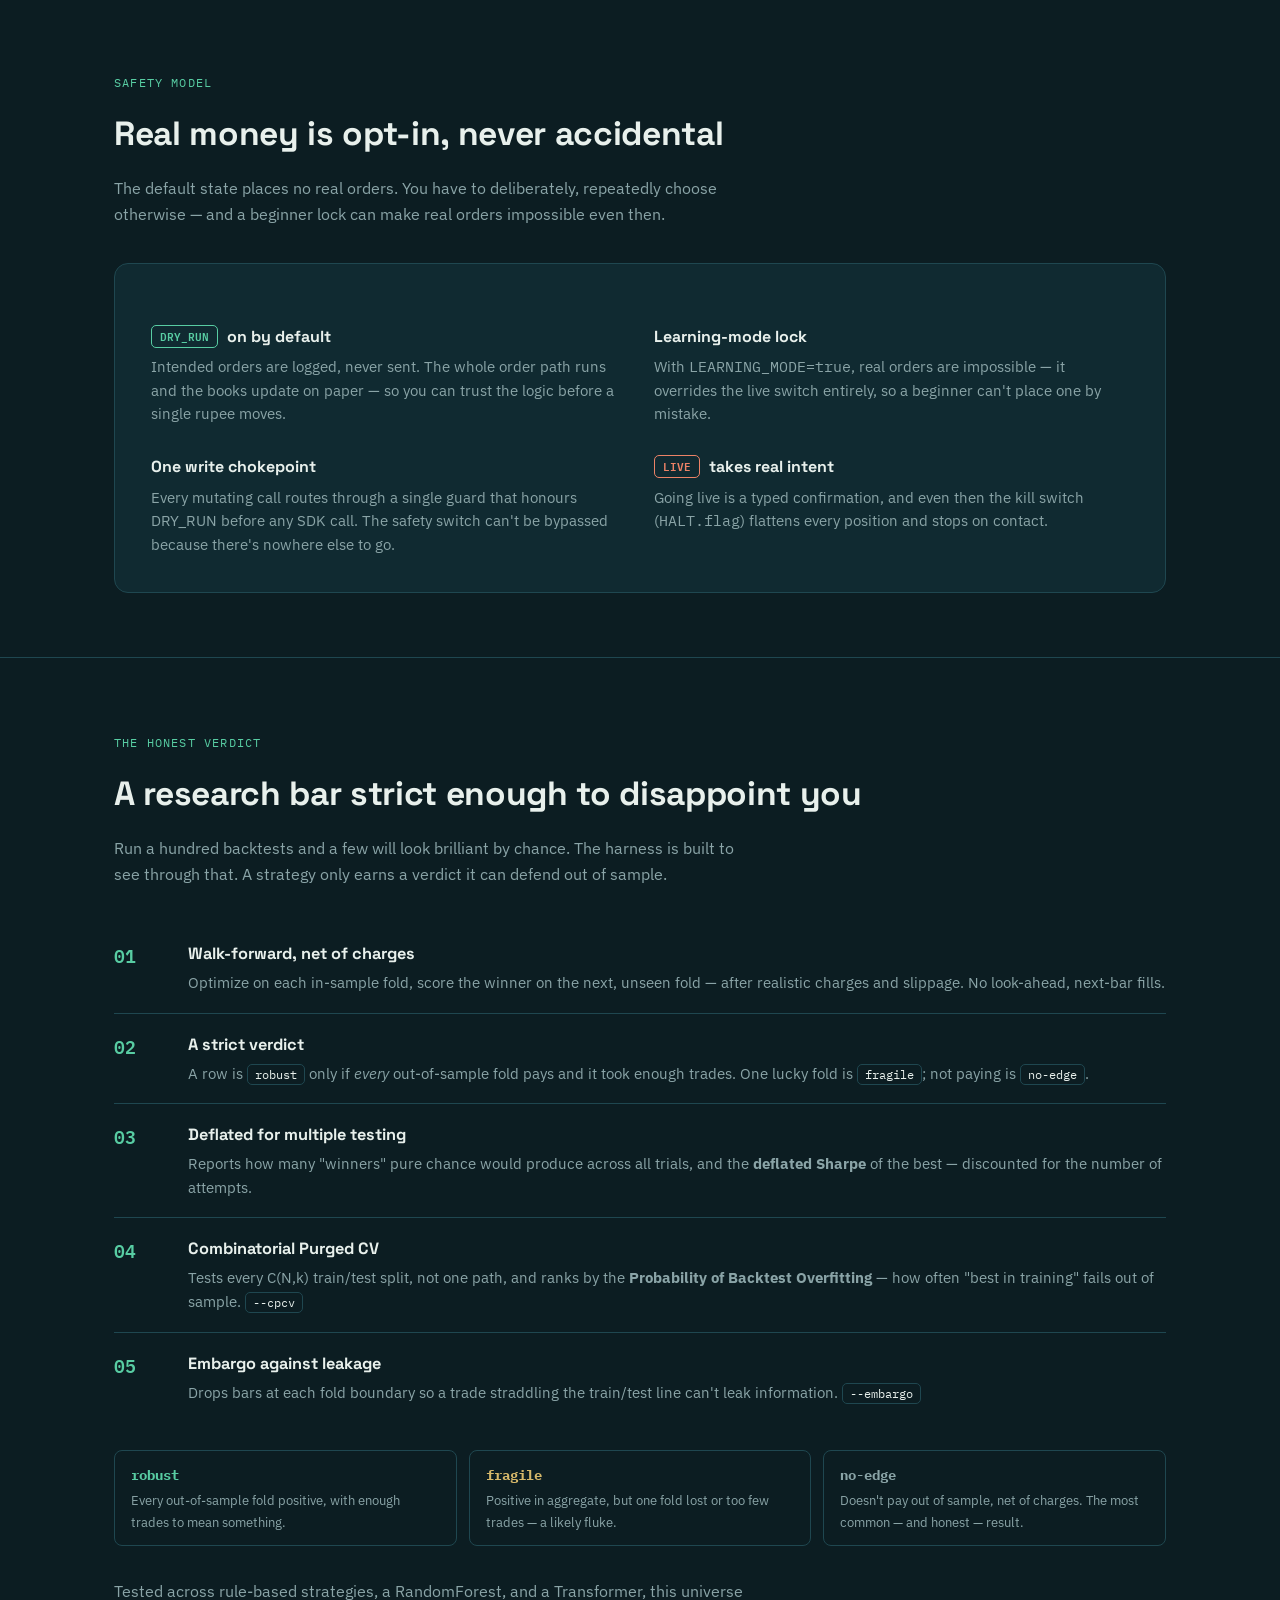
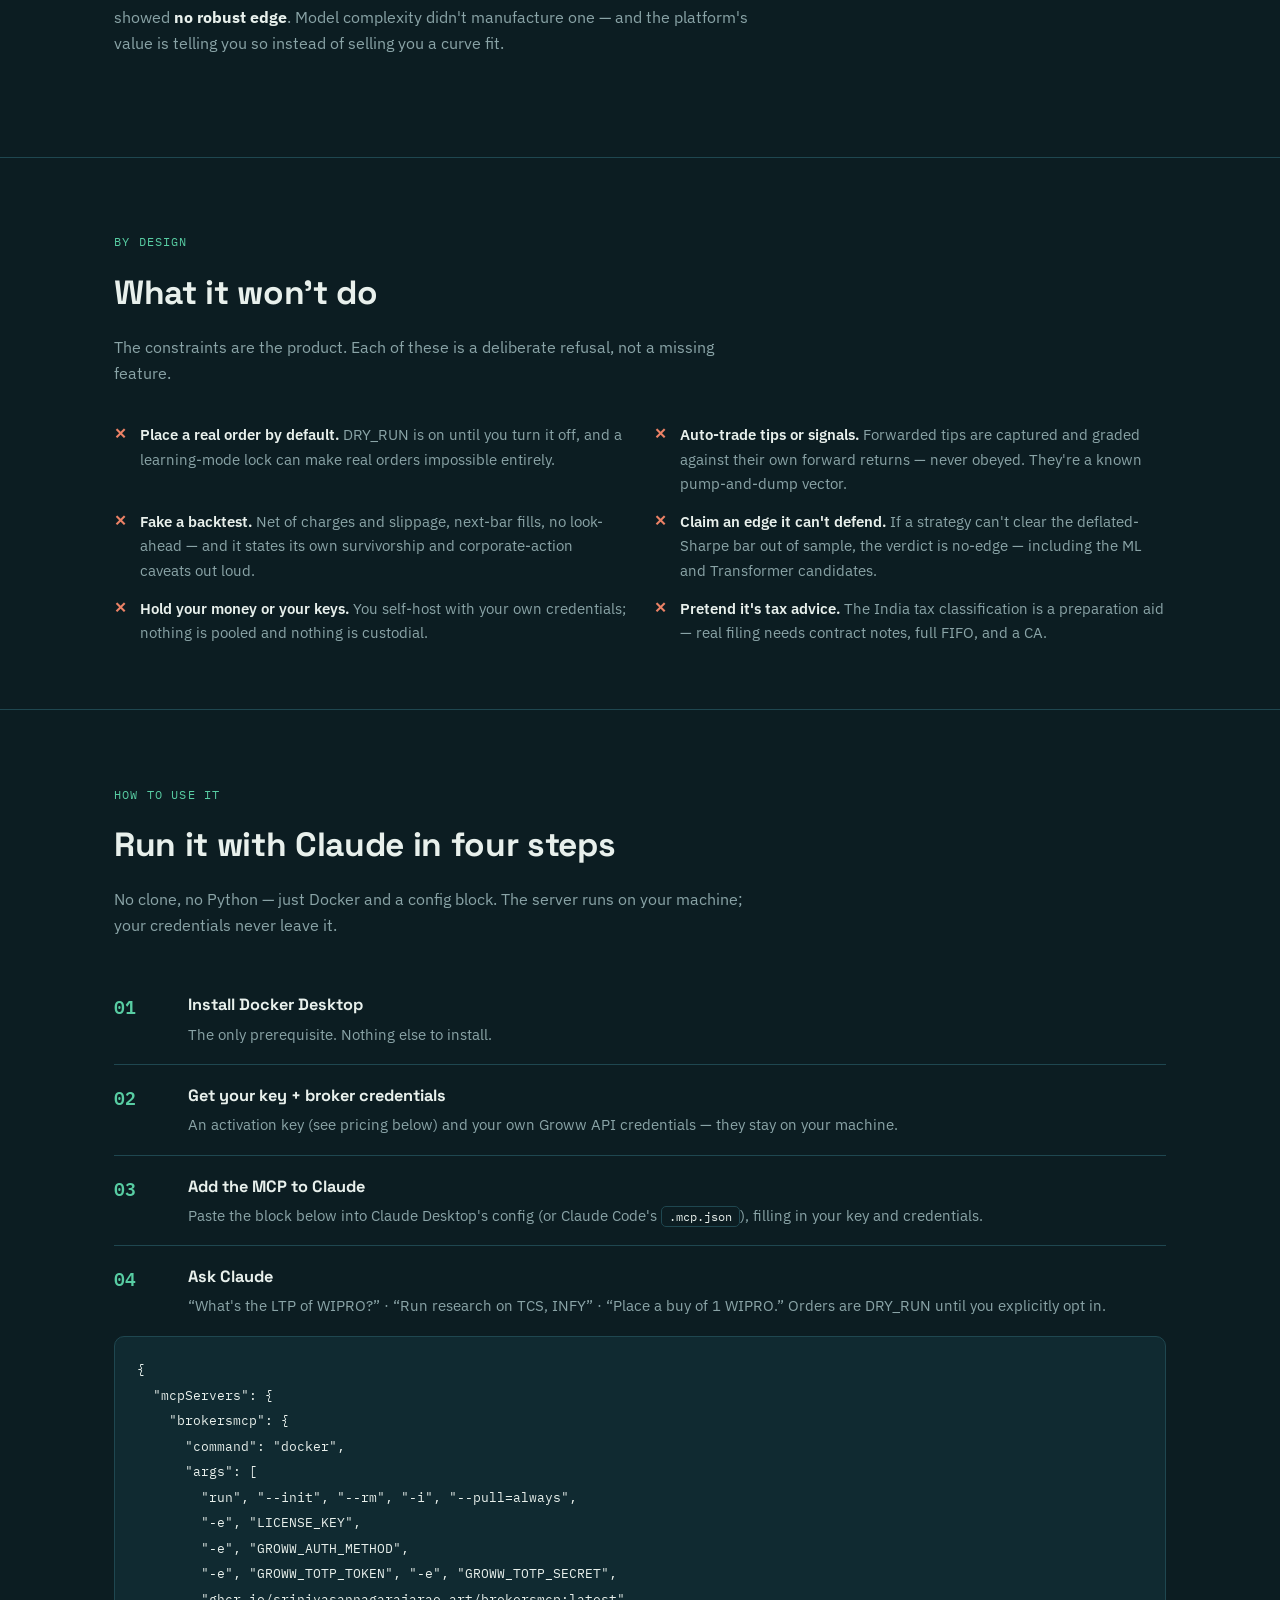
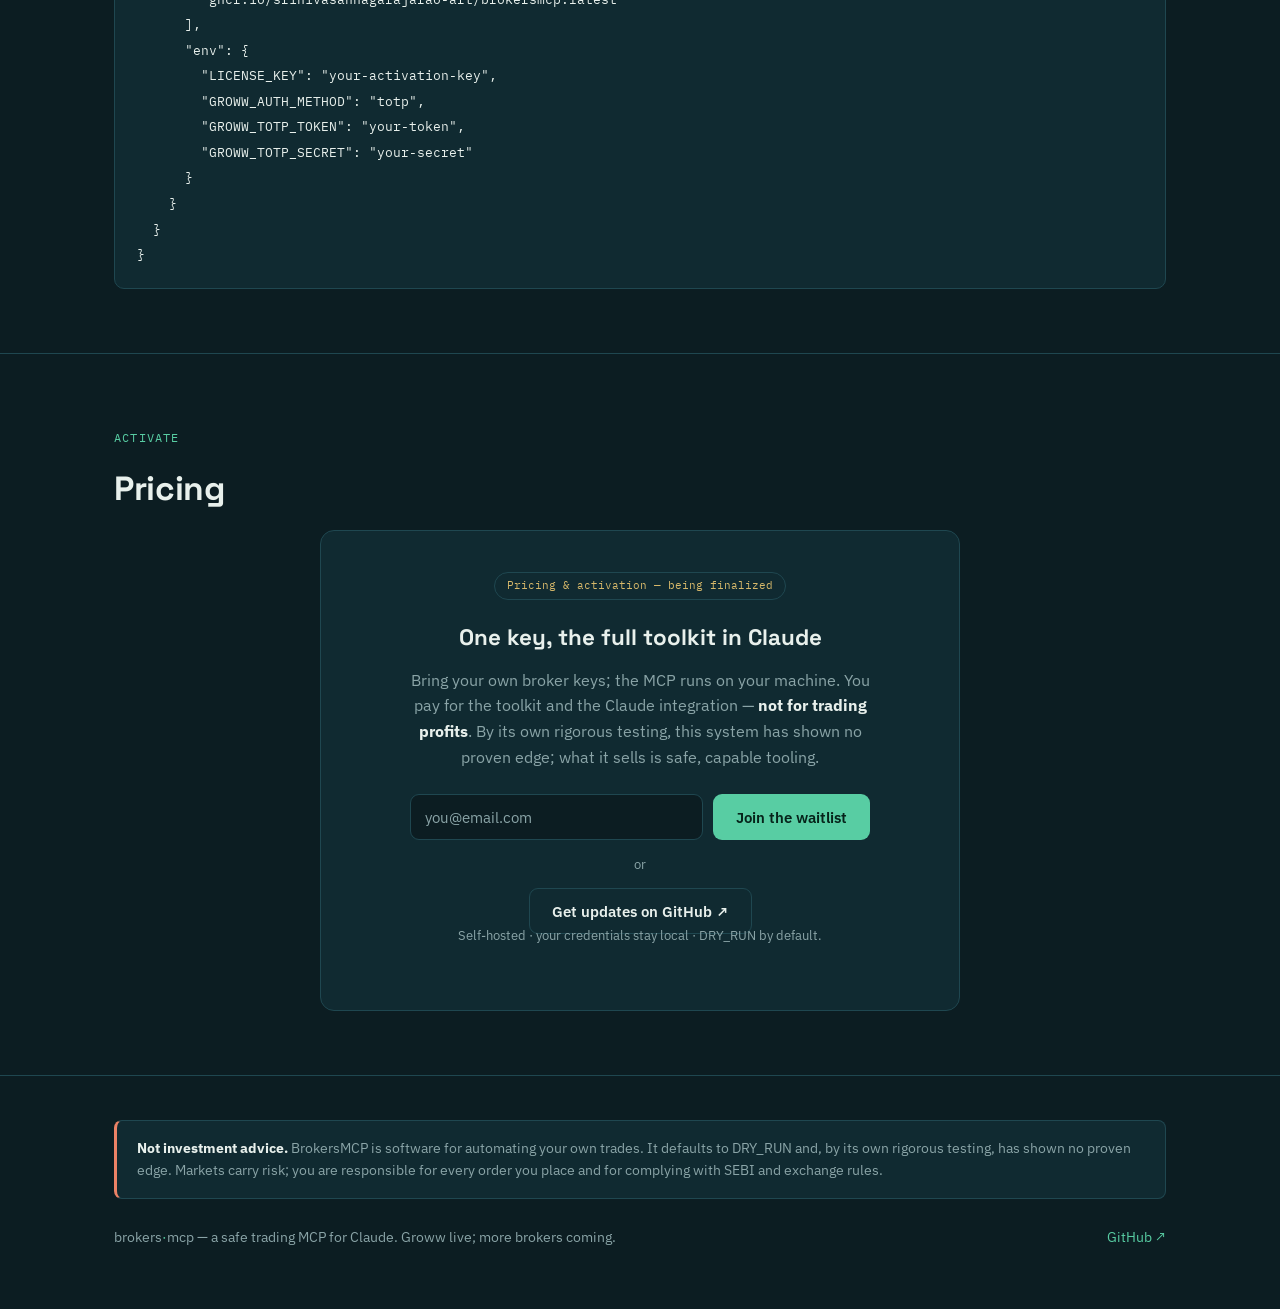
==== commit bb266cca: "site: rebrand to BrokersMCP + point URLs at brokersmcp.in Custom domain brokersmcp.in purchased. Ali" ====
--- a/index.html
+++ b/index.html
@@ -3,25 +3,25 @@
 <head>
 <meta charset="UTF-8" />
 <meta name="viewport" content="width=device-width, initial-scale=1.0" />
-<title>BrokerMCP — a safe trading MCP for Claude</title>
+<title>BrokersMCP — a safe trading MCP for Claude</title>
 <meta name="description" content="A safe trading MCP for Claude — Groww live, more brokers coming. DRY_RUN by default, rigorous research, and an honest verdict: no proven edge." />
 <meta name="theme-color" content="#0c1d22" />
-<link rel="canonical" href="https://srinivasannagarajarao-art.github.io/brokermcp/" />
+<link rel="canonical" href="https://brokersmcp.in/" />
 <!-- Favicon: the mint terminal dot on the deep-ink panel (inline SVG, no extra request) -->
 <link rel="icon" href="data:image/svg+xml,%3Csvg xmlns='http://www.w3.org/2000/svg' viewBox='0 0 32 32'%3E%3Crect width='32' height='32' rx='7' fill='%230c1d22'/%3E%3Ccircle cx='16' cy='16' r='6' fill='%2358cda3'/%3E%3C/svg%3E" />
 <!-- Social / link previews -->
 <meta property="og:type" content="website" />
-<meta property="og:site_name" content="BrokerMCP" />
-<meta property="og:title" content="BrokerMCP — a safe trading MCP for Claude" />
+<meta property="og:site_name" content="BrokersMCP" />
+<meta property="og:title" content="BrokersMCP — a safe trading MCP for Claude" />
 <meta property="og:description" content="Run it as one Docker command, drive it through Claude. Bring your own broker keys; real orders off by default; rigorous research that proves when there's no edge." />
-<meta property="og:url" content="https://srinivasannagarajarao-art.github.io/brokermcp/" />
-<meta property="og:image" content="https://srinivasannagarajarao-art.github.io/brokermcp/og.png" />
+<meta property="og:url" content="https://brokersmcp.in/" />
+<meta property="og:image" content="https://brokersmcp.in/og.png" />
 <meta property="og:image:width" content="1200" />
 <meta property="og:image:height" content="630" />
 <meta name="twitter:card" content="summary_large_image" />
-<meta name="twitter:title" content="BrokerMCP — a safe trading MCP for Claude" />
+<meta name="twitter:title" content="BrokersMCP — a safe trading MCP for Claude" />
 <meta name="twitter:description" content="A safe, rigorous trading toolkit for Claude. Groww live; Zerodha & more coming. It sells safe tooling, not a promised edge." />
-<meta name="twitter:image" content="https://srinivasannagarajarao-art.github.io/brokermcp/og.png" />
+<meta name="twitter:image" content="https://brokersmcp.in/og.png" />
 <link rel="preconnect" href="https://fonts.googleapis.com" />
 <link rel="preconnect" href="https://fonts.gstatic.com" crossorigin />
 <link href="https://fonts.googleapis.com/css2?family=Space+Grotesk:wght@500;700&family=IBM+Plex+Sans:wght@400;500;600&family=IBM+Plex+Mono:wght@400;500;600&display=swap" rel="stylesheet" />
@@ -31,7 +31,7 @@
 
 <header>
   <div class="wrap bar">
-    <a class="brand" href="#top">broker<span class="tick">·</span>mcp</a>
+    <a class="brand" href="#top">brokers<span class="tick">·</span>mcp</a>
     <span class="pill" title="This site is documentation only.">🧪 DRY_RUN · docs only</span>
     <nav>
       <a class="navlink" href="#platforms">Platforms</a>
@@ -359,14 +359,14 @@
       </div>
 <pre class="code">{
   "mcpServers": {
-    "brokermcp": {
+    "brokersmcp": {
       "command": "docker",
       "args": [
         "run", "--init", "--rm", "-i", "--pull=always",
         "-e", "LICENSE_KEY",
         "-e", "GROWW_AUTH_METHOD",
         "-e", "GROWW_TOTP_TOKEN", "-e", "GROWW_TOTP_SECRET",
-        "ghcr.io/srinivasannagarajarao-art/brokermcp:latest"
+        "ghcr.io/srinivasannagarajarao-art/brokersmcp:latest"
       ],
       "env": {
         "LICENSE_KEY": "your-activation-key",
@@ -414,12 +414,12 @@
   <div class="wrap">
     <div class="disclaimer">
       <strong style="color:var(--text)">Not investment advice.</strong>
-      BrokerMCP is software for automating your own trades. It defaults to
+      BrokersMCP is software for automating your own trades. It defaults to
       DRY_RUN and, by its own rigorous testing, has shown no proven edge. Markets carry risk;
       you are responsible for every order you place and for complying with SEBI and exchange rules.
     </div>
     <div class="foot-row">
-      <span>broker<span style="color:var(--mint)">·</span>mcp — a safe trading MCP for Claude. Groww live; more brokers coming.</span>
+      <span>brokers<span style="color:var(--mint)">·</span>mcp — a safe trading MCP for Claude. Groww live; more brokers coming.</span>
       <span><a href="https://github.com/srinivasannagarajarao-art/brokermcp">GitHub ↗</a></span>
     </div>
   </div>
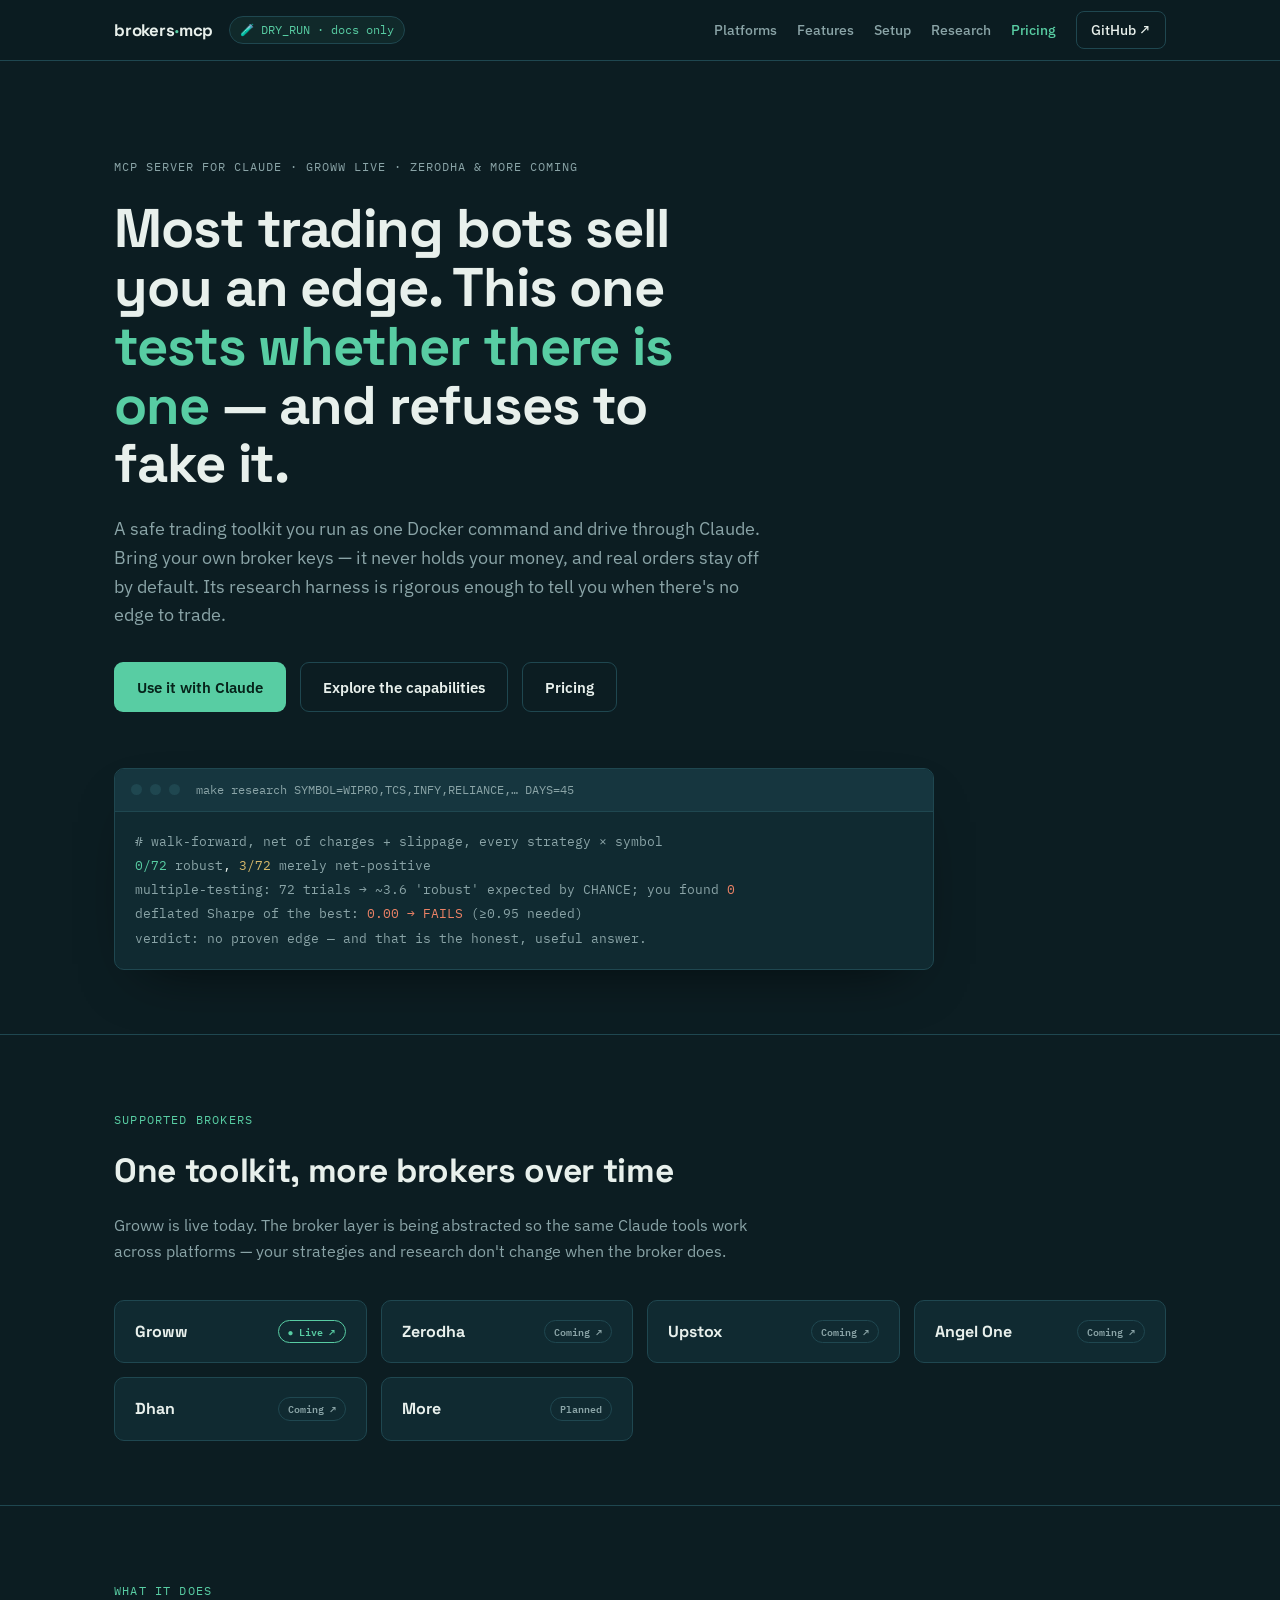
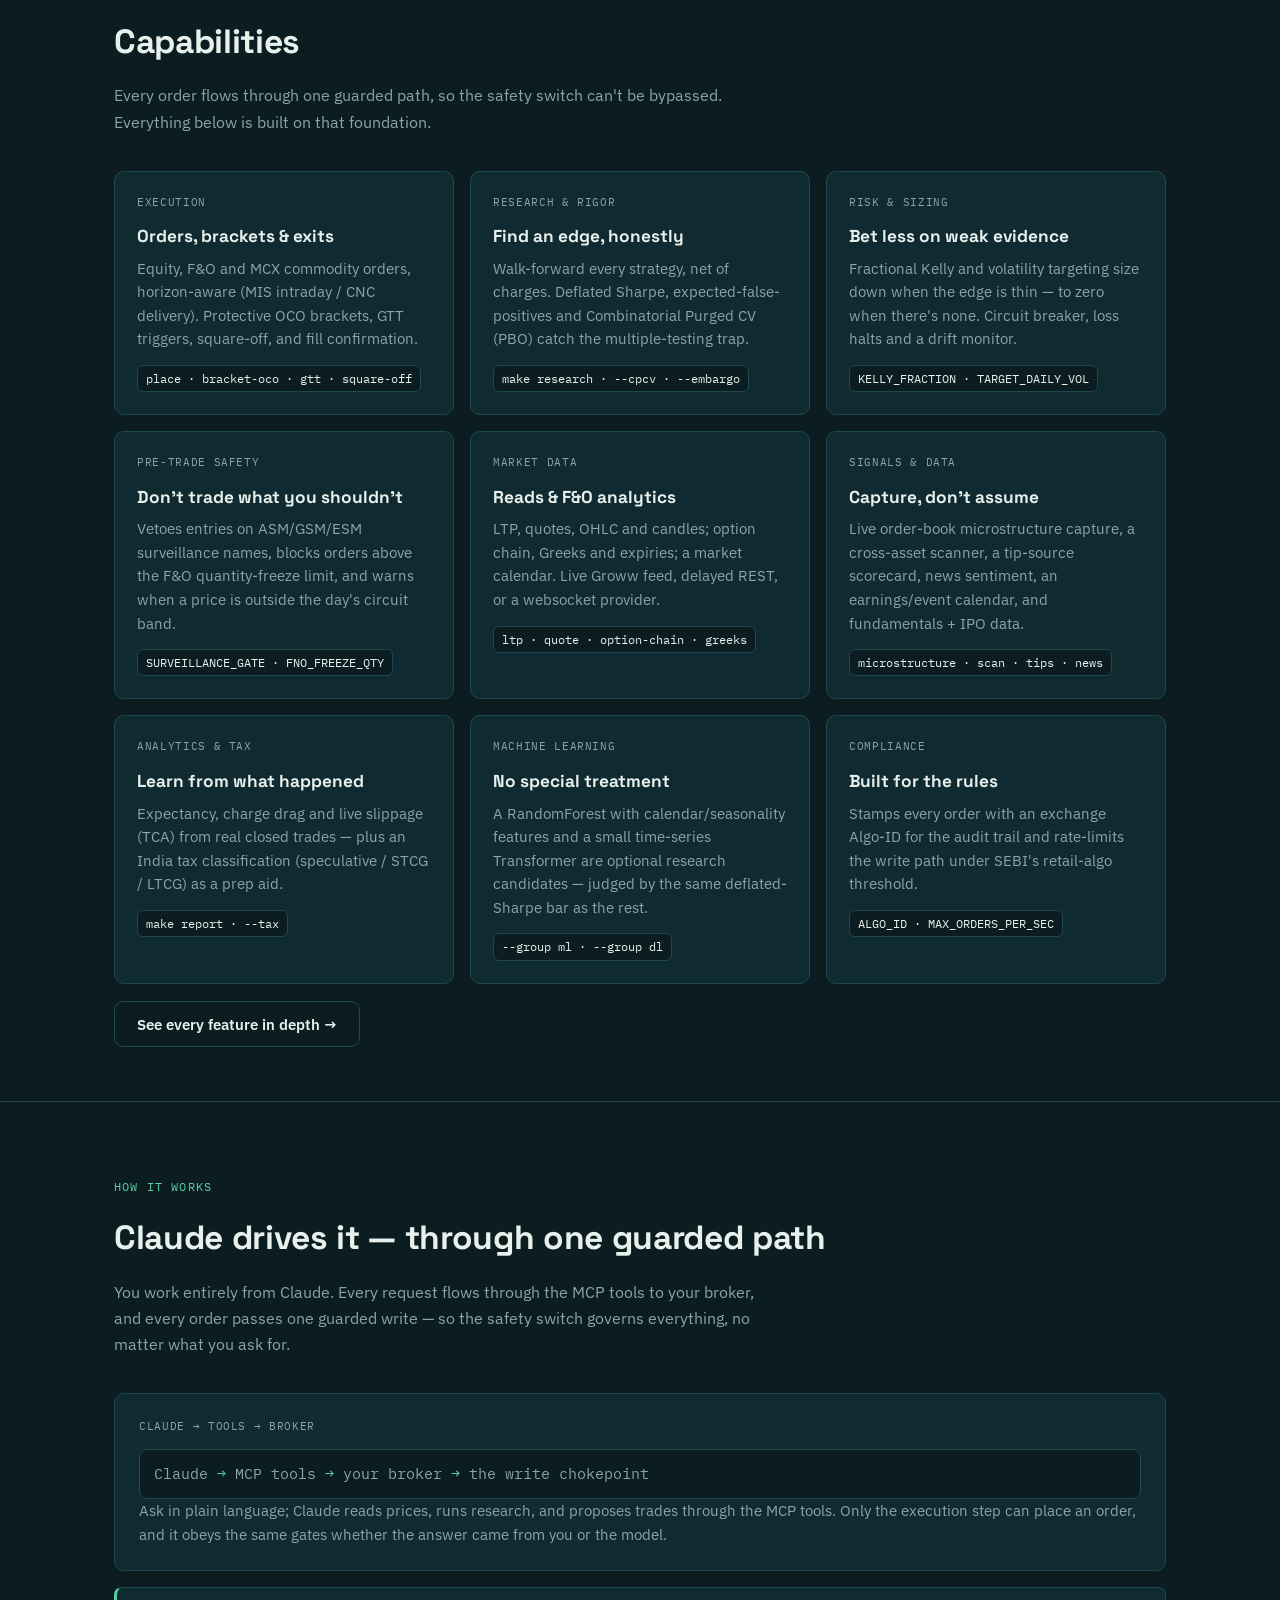
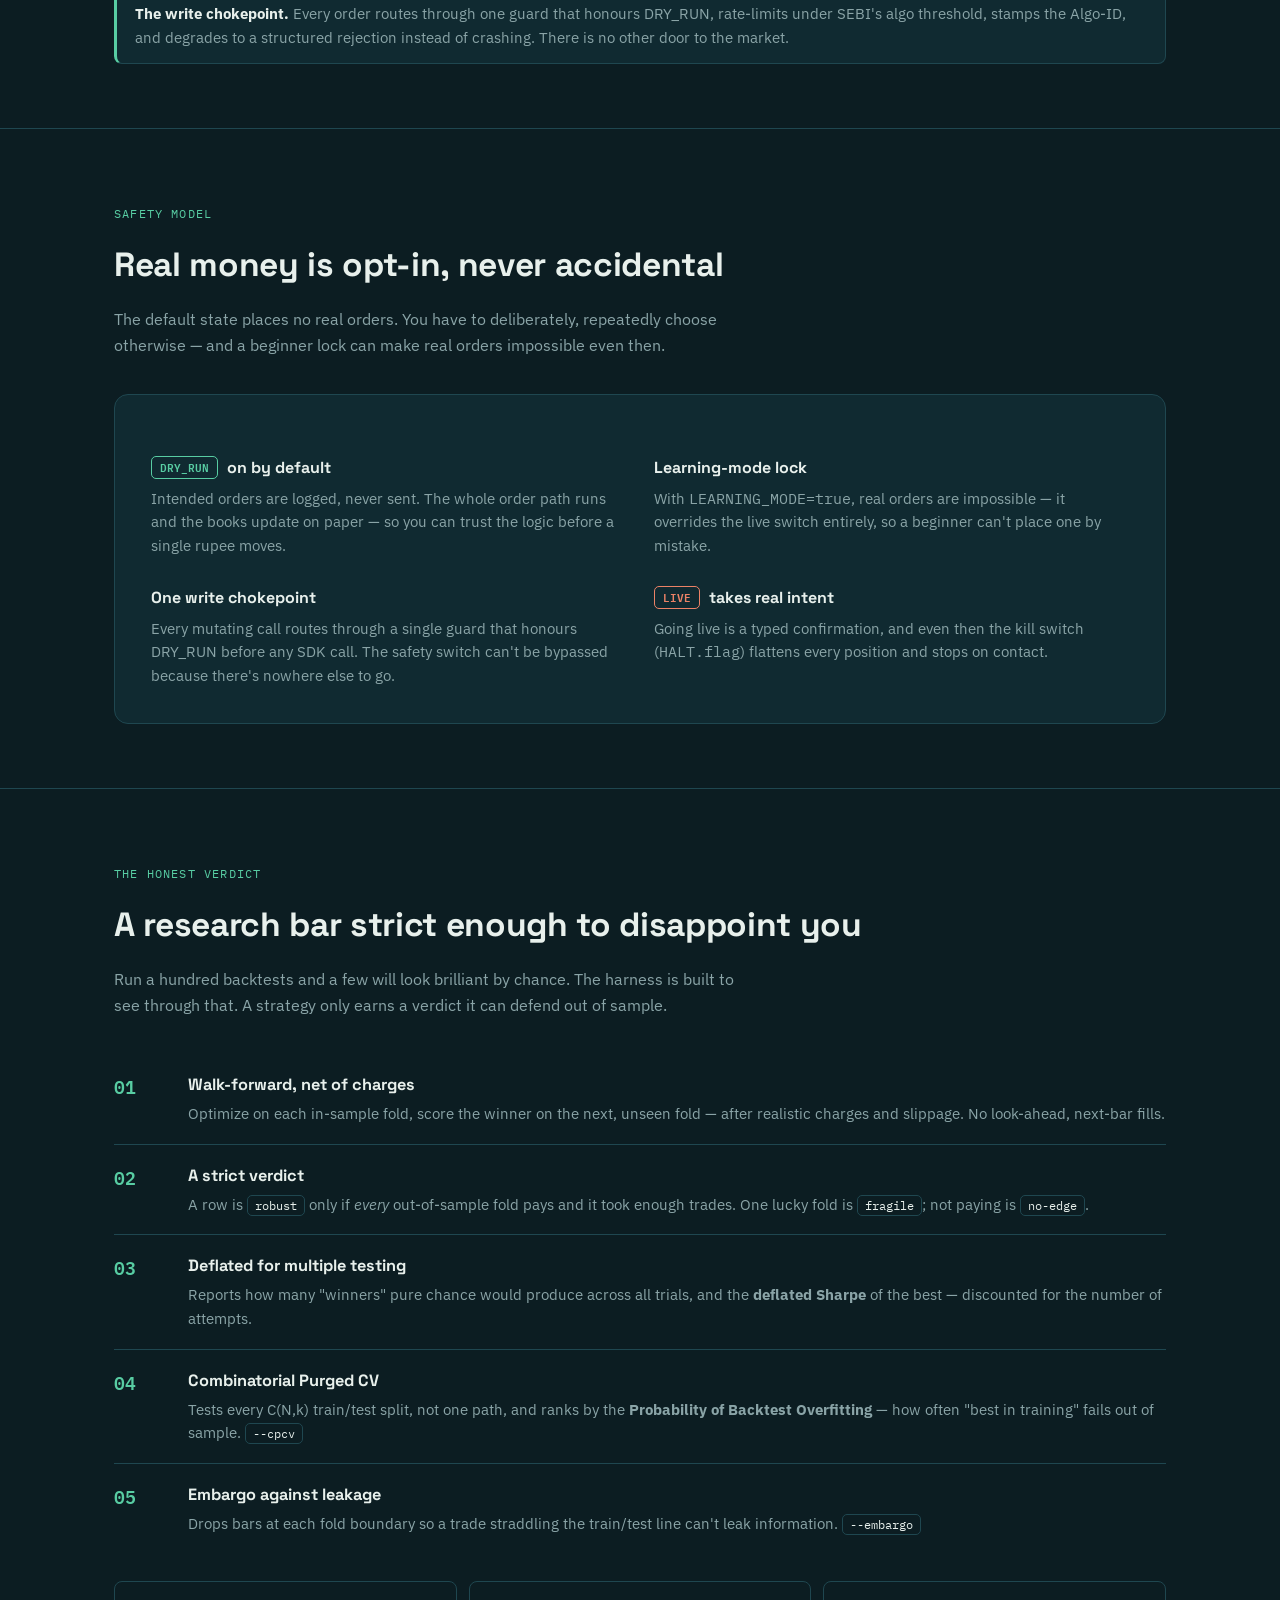
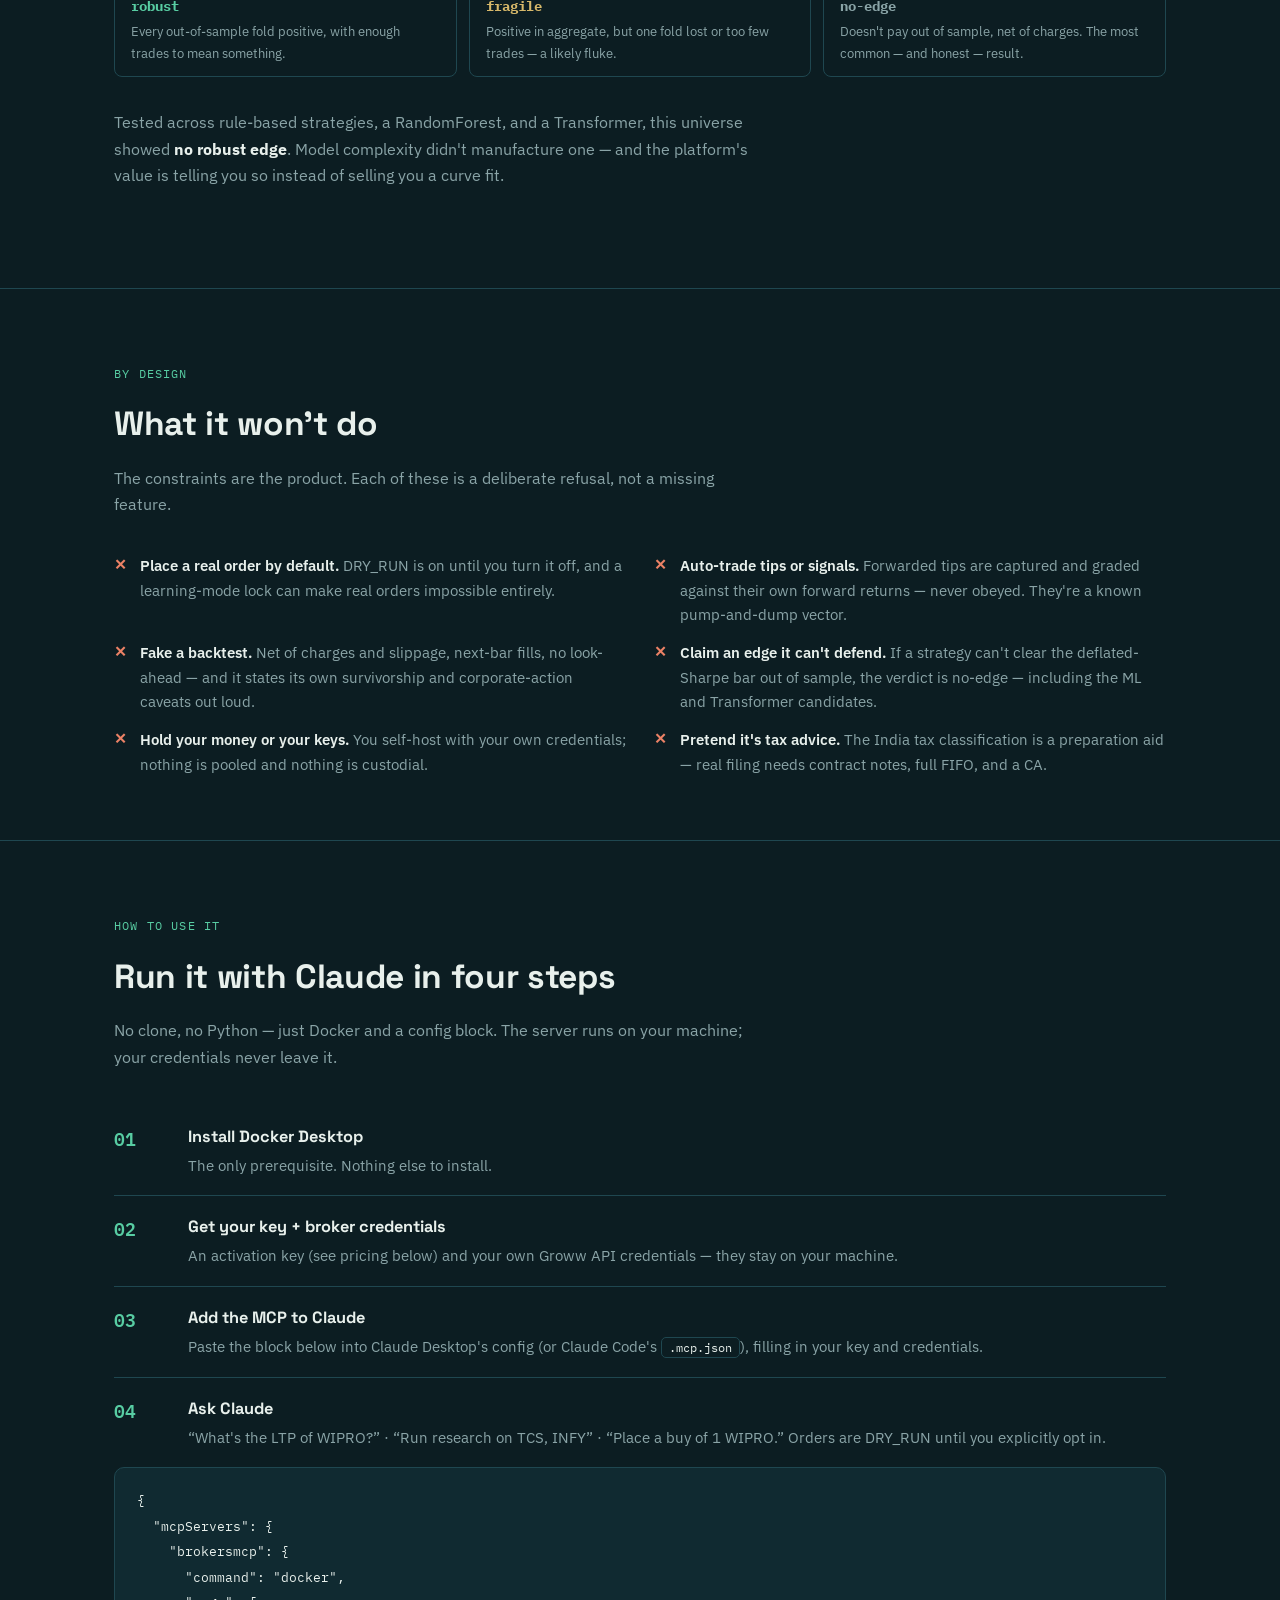
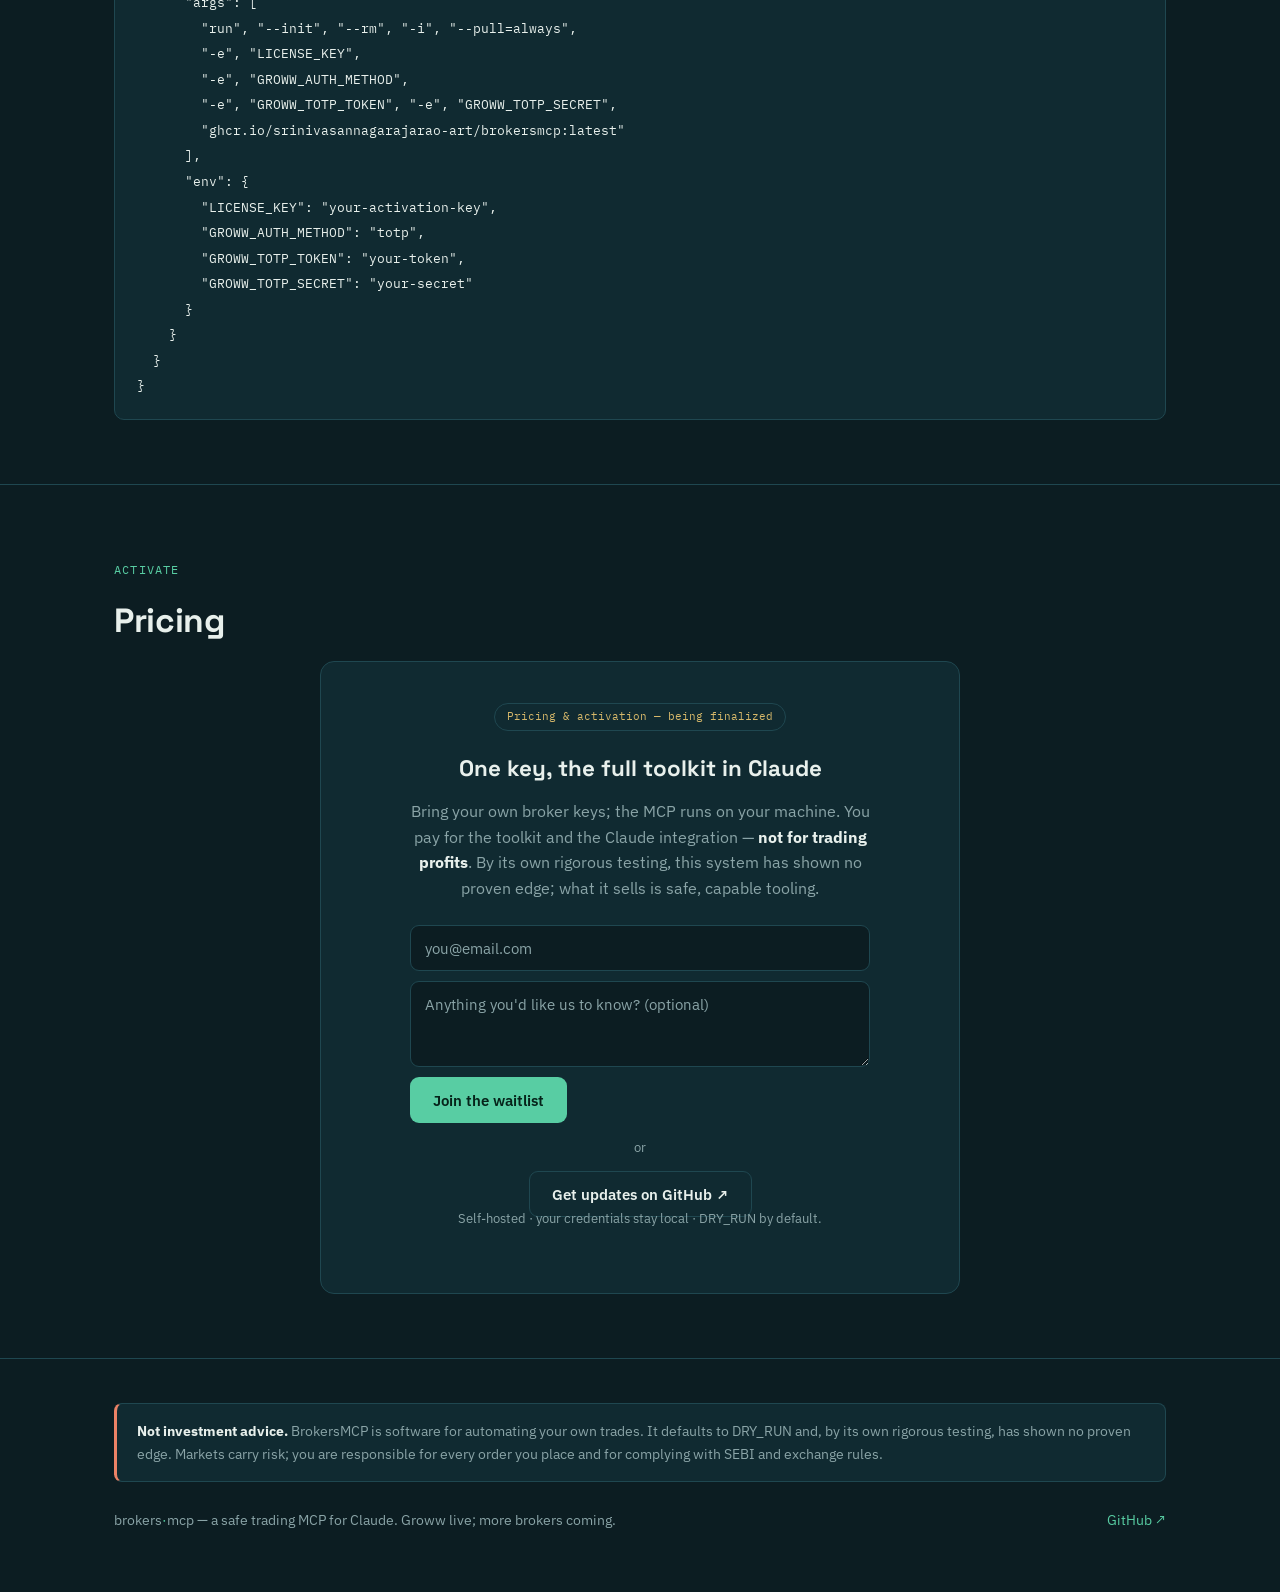
==== commit 515d4b80: "site: per-broker pages, deep Features page, message field on forms - Broker pages for every platform" ====
--- a/index.html
+++ b/index.html
@@ -35,7 +35,7 @@
     <span class="pill" title="This site is documentation only.">🧪 DRY_RUN · docs only</span>
     <nav>
       <a class="navlink" href="#platforms">Platforms</a>
-      <a class="navlink" href="#capabilities">Capabilities</a>
+      <a class="navlink" href="features.html">Features</a>
       <a class="navlink" href="#setup">Setup</a>
       <a class="navlink" href="#research">Research</a>
       <a class="navlink" href="#pricing">Pricing</a>
@@ -89,9 +89,11 @@
         broker does.
       </p>
       <div class="brokers">
-        <div class="broker"><span class="bname">Groww</span><span class="status status-live">● Live</span></div>
+        <a class="broker" href="groww.html"><span class="bname">Groww</span><span class="status status-live">● Live ↗</span></a>
         <a class="broker" href="zerodha.html"><span class="bname">Zerodha</span><span class="status status-soon">Coming ↗</span></a>
         <a class="broker" href="upstox.html"><span class="bname">Upstox</span><span class="status status-soon">Coming ↗</span></a>
+        <a class="broker" href="angelone.html"><span class="bname">Angel One</span><span class="status status-soon">Coming ↗</span></a>
+        <a class="broker" href="dhan.html"><span class="bname">Dhan</span><span class="status status-soon">Coming ↗</span></a>
         <div class="broker"><span class="bname">More</span><span class="status status-soon">Planned</span></div>
       </div>
     </div>
@@ -108,69 +110,72 @@
       </p>
       <div class="grid">
 
-        <div class="card reveal">
+        <a class="card" href="features.html#execution">
           <span class="kicker">Execution</span>
           <h3>Orders, brackets &amp; exits</h3>
           <p>Equity, F&amp;O and MCX commodity orders, horizon-aware (MIS intraday / CNC delivery). Protective OCO brackets, GTT triggers, square-off, and fill confirmation.</p>
           <code>place · bracket-oco · gtt · square-off</code>
-        </div>
-
-        <div class="card reveal">
+        </a>
+
+        <a class="card" href="features.html#research">
           <span class="kicker">Research &amp; rigor</span>
           <h3>Find an edge, honestly</h3>
           <p>Walk-forward every strategy, net of charges. Deflated Sharpe, expected-false-positives and Combinatorial Purged CV (PBO) catch the multiple-testing trap.</p>
           <code>make research · --cpcv · --embargo</code>
-        </div>
-
-        <div class="card reveal">
+        </a>
+
+        <a class="card" href="features.html#sizing">
           <span class="kicker">Risk &amp; sizing</span>
           <h3>Bet less on weak evidence</h3>
           <p>Fractional Kelly and volatility targeting size down when the edge is thin — to zero when there's none. Circuit breaker, loss halts and a drift monitor.</p>
           <code>KELLY_FRACTION · TARGET_DAILY_VOL</code>
-        </div>
-
-        <div class="card reveal">
+        </a>
+
+        <a class="card" href="features.html#presafety">
           <span class="kicker">Pre-trade safety</span>
           <h3>Don't trade what you shouldn't</h3>
           <p>Vetoes entries on ASM/GSM/ESM surveillance names, blocks orders above the F&amp;O quantity-freeze limit, and warns when a price is outside the day's circuit band.</p>
           <code>SURVEILLANCE_GATE · FNO_FREEZE_QTY</code>
-        </div>
-
-        <div class="card reveal">
+        </a>
+
+        <a class="card" href="features.html#data">
           <span class="kicker">Market data</span>
           <h3>Reads &amp; F&amp;O analytics</h3>
           <p>LTP, quotes, OHLC and candles; option chain, Greeks and expiries; a market calendar. Live Groww feed, delayed REST, or a websocket provider.</p>
           <code>ltp · quote · option-chain · greeks</code>
-        </div>
-
-        <div class="card reveal">
+        </a>
+
+        <a class="card" href="features.html#signals">
           <span class="kicker">Signals &amp; data</span>
           <h3>Capture, don't assume</h3>
           <p>Live order-book microstructure capture, a cross-asset scanner, a tip-source scorecard, news sentiment, an earnings/event calendar, and fundamentals + IPO data.</p>
           <code>microstructure · scan · tips · news</code>
-        </div>
-
-        <div class="card reveal">
+        </a>
+
+        <a class="card" href="features.html#analytics">
           <span class="kicker">Analytics &amp; tax</span>
           <h3>Learn from what happened</h3>
           <p>Expectancy, charge drag and live slippage (TCA) from real closed trades — plus an India tax classification (speculative / STCG / LTCG) as a prep aid.</p>
           <code>make report · --tax</code>
-        </div>
-
-        <div class="card reveal">
+        </a>
+
+        <a class="card" href="features.html#ml">
           <span class="kicker">Machine learning</span>
           <h3>No special treatment</h3>
           <p>A RandomForest with calendar/seasonality features and a small time-series Transformer are optional research candidates — judged by the same deflated-Sharpe bar as the rest.</p>
           <code>--group ml · --group dl</code>
-        </div>
-
-        <div class="card reveal">
+        </a>
+
+        <a class="card" href="features.html#compliance">
           <span class="kicker">Compliance</span>
           <h3>Built for the rules</h3>
           <p>Stamps every order with an exchange Algo-ID for the audit trail and rate-limits the write path under SEBI's retail-algo threshold.</p>
           <code>ALGO_ID · MAX_ORDERS_PER_SEC</code>
-        </div>
-
+        </a>
+
+      </div>
+      <div style="margin-top:28px">
+        <a class="btn btn-ghost" href="features.html">See every feature in depth →</a>
       </div>
     </div>
   </section>
@@ -394,11 +399,10 @@
           trading profits</strong>. By its own rigorous testing, this system has shown no
           proven edge; what it sells is safe, capable tooling.
         </p>
-        <!-- Activate the waitlist: create a free form at formspree.io and replace
-             YOUR_FORM_ID with your form's id (e.g. xyzabcd). Works on static Pages. -->
-        <form class="waitlist" action="https://formspree.io/f/YOUR_FORM_ID" method="POST">
+        <form class="waitlist" action="https://formspree.io/f/maqgwgby" method="POST">
           <input type="email" name="email" required placeholder="you@email.com"
                  aria-label="Email address" />
+          <textarea name="message" rows="3" placeholder="Anything you'd like us to know? (optional)" aria-label="Message"></textarea>
           <button type="submit" class="btn btn-primary">Join the waitlist</button>
         </form>
         <p class="or">or</p>
--- a/style.css
+++ b/style.css
@@ -302,17 +302,20 @@
 /* ── active nav link (set by scroll spy) ──────────────────────── */
 .bar nav a.navlink.active { color: var(--mint); }
 
-/* ── waitlist email capture (pricing) ─────────────────────────── */
-.waitlist { display: flex; gap: 10px; max-width: 460px; margin: 0 auto 14px; }
-@media (max-width: 460px) { .waitlist { flex-direction: column; } }
-.waitlist input {
-  flex: 1; min-width: 0; background: var(--ink); color: var(--text);
+/* ── waitlist capture: email + message (pricing / broker pages) ── */
+.waitlist {
+  display: flex; flex-direction: column; gap: 10px;
+  max-width: 460px; margin: 0 auto 14px; text-align: left;
+}
+.waitlist input, .waitlist textarea {
+  width: 100%; min-width: 0; background: var(--ink); color: var(--text);
   border: 1px solid var(--line); border-radius: 9px; padding: 12px 14px;
   font-family: "IBM Plex Sans", sans-serif; font-size: 0.95rem;
 }
-.waitlist input::placeholder { color: var(--muted); }
-.waitlist input:focus { outline: none; border-color: var(--mint); }
-.waitlist .btn { white-space: nowrap; }
+.waitlist textarea { resize: vertical; min-height: 80px; }
+.waitlist input::placeholder, .waitlist textarea::placeholder { color: var(--muted); }
+.waitlist input:focus, .waitlist textarea:focus { outline: none; border-color: var(--mint); }
+.waitlist .btn { white-space: nowrap; align-self: flex-start; }
 .or { color: var(--muted); font-size: 0.82rem; margin: 0 0 16px; }
 
 /* ── coming-soon (per-broker) page ────────────────────────────── */
@@ -331,3 +334,7 @@
 a.broker { text-decoration: none; color: inherit; transition: border-color .18s ease; }
 a.broker:hover { border-color: var(--mint); text-decoration: none; }
 a.broker .bname { color: var(--text); }
+
+/* capability cards that link to the features page */
+a.card { text-decoration: none; color: inherit; display: block; }
+a.card:hover { text-decoration: none; }
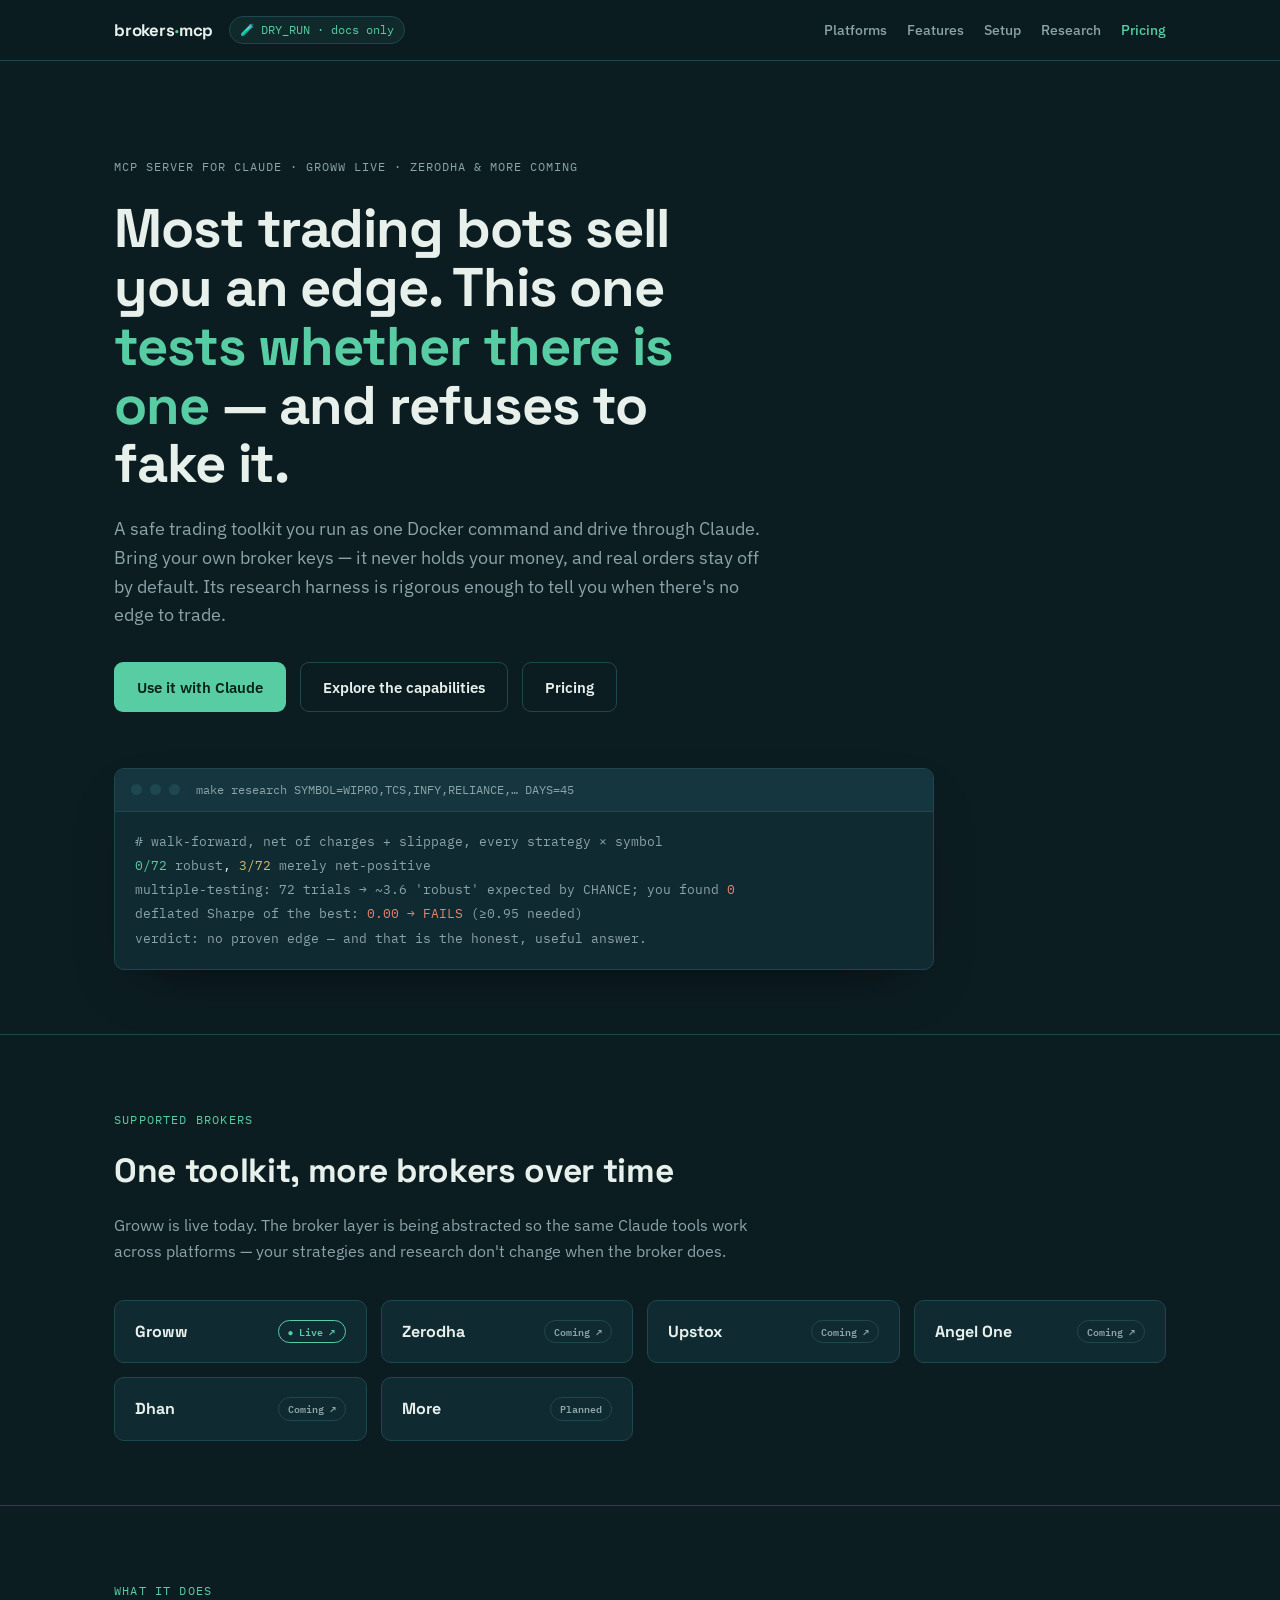
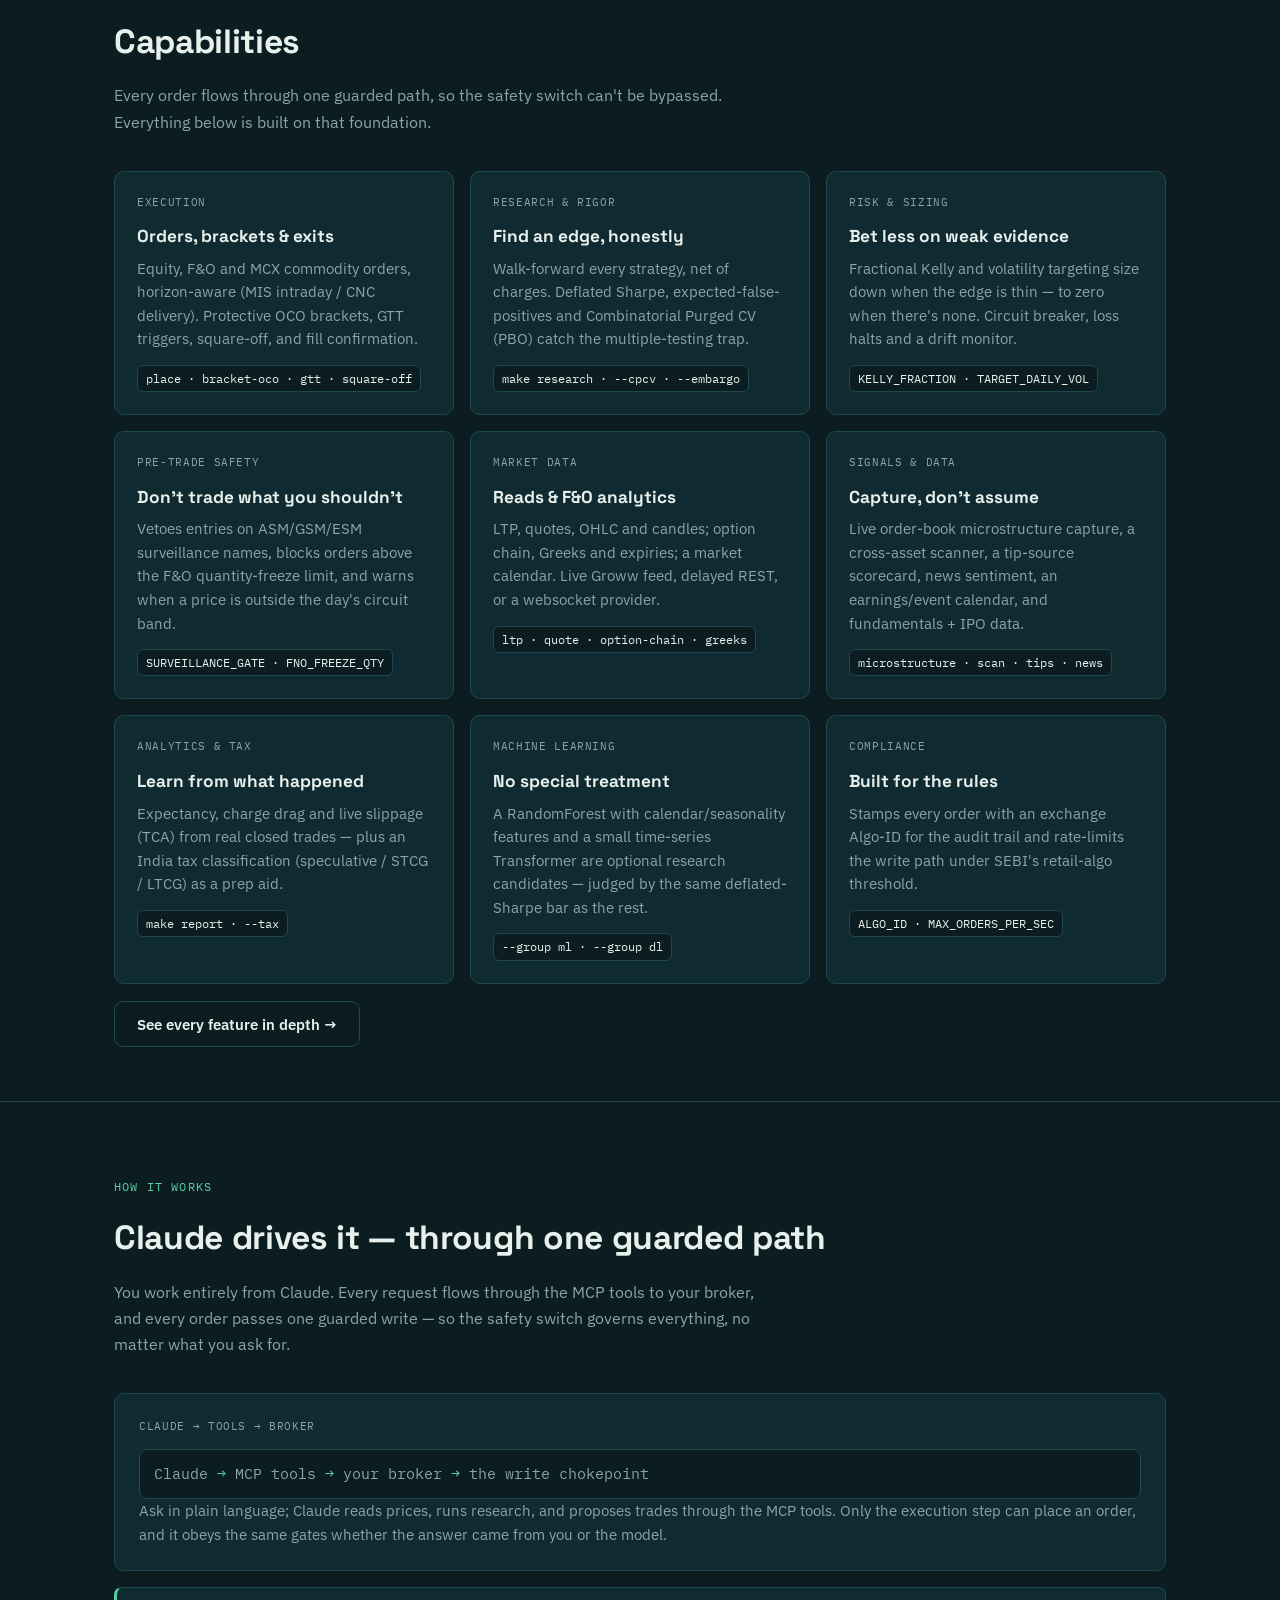
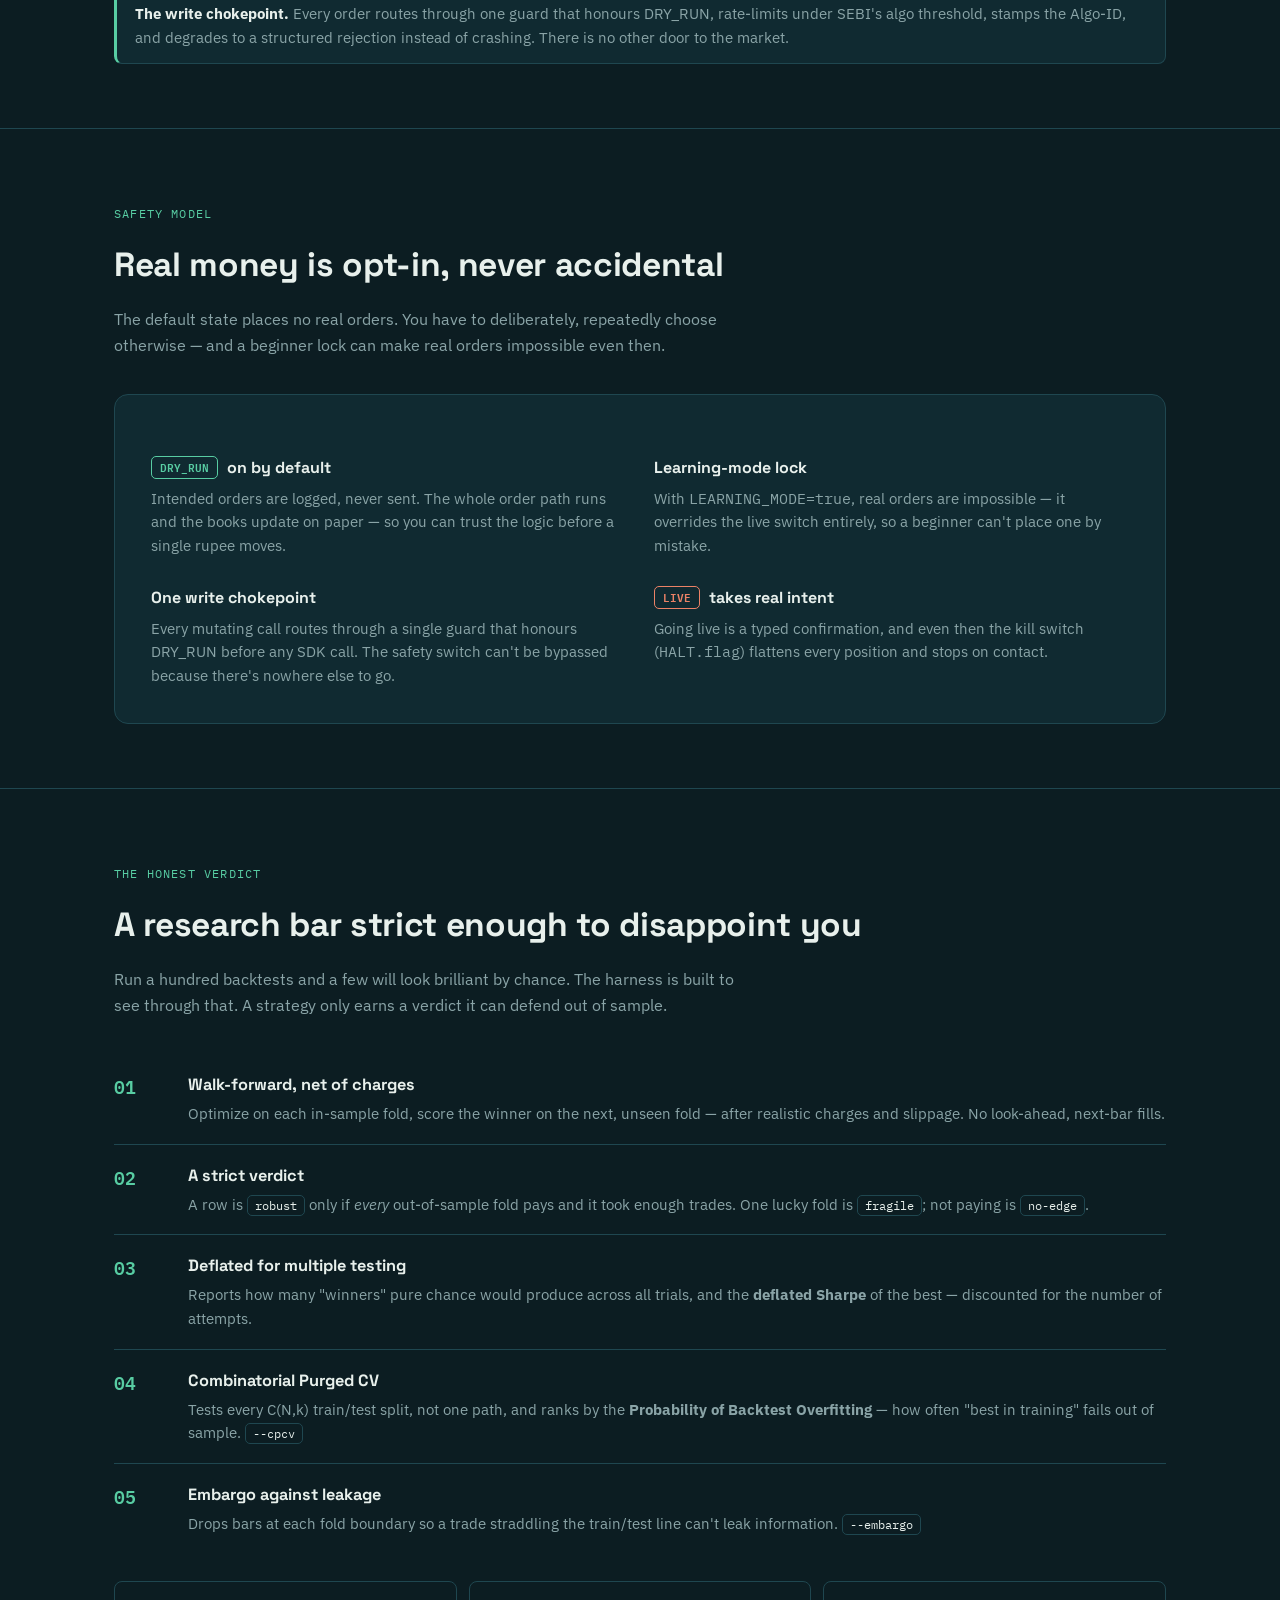
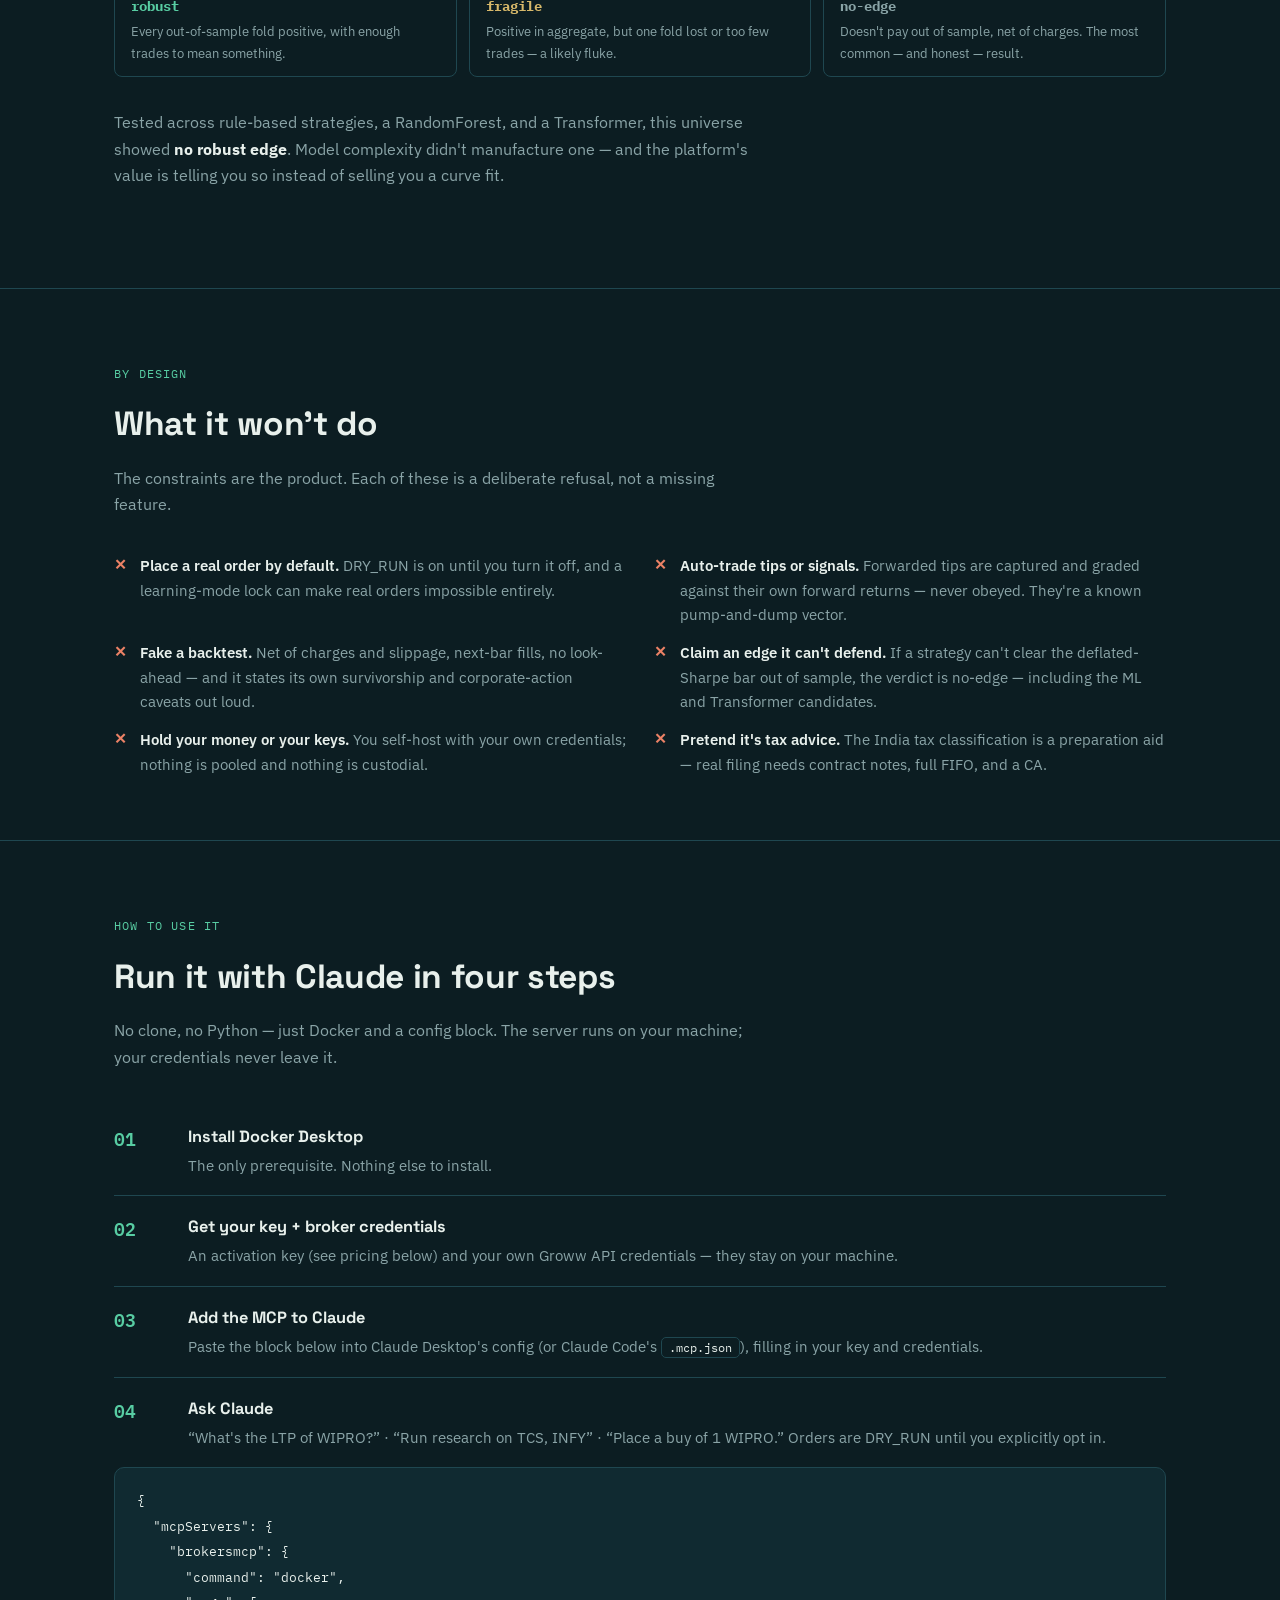
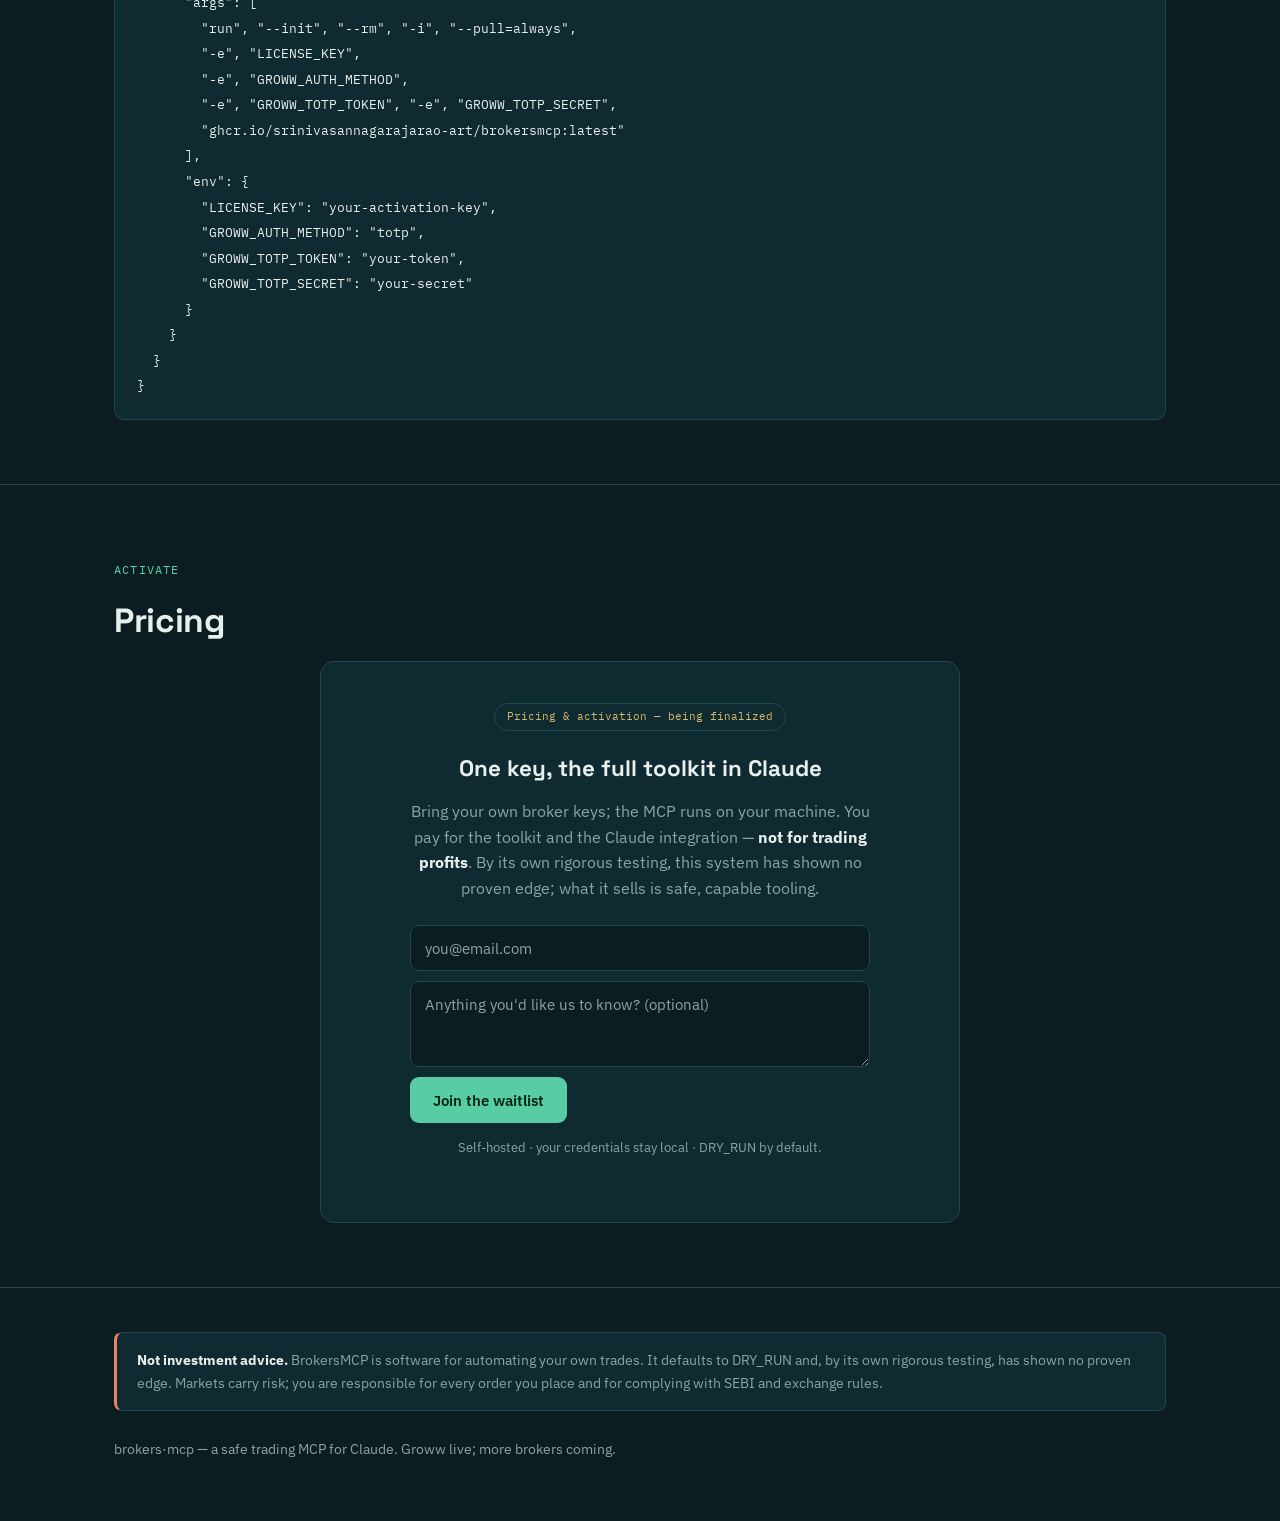
==== commit 88c7634f: "site: remove all GitHub links and buttons The product's source repo is private; drop the nav GitHub " ====
--- a/index.html
+++ b/index.html
@@ -39,7 +39,6 @@
       <a class="navlink" href="#setup">Setup</a>
       <a class="navlink" href="#research">Research</a>
       <a class="navlink" href="#pricing">Pricing</a>
-      <a class="ghbtn" href="https://github.com/srinivasannagarajarao-art/brokermcp">GitHub ↗</a>
     </nav>
   </div>
 </header>
@@ -405,8 +404,6 @@
           <textarea name="message" rows="3" placeholder="Anything you'd like us to know? (optional)" aria-label="Message"></textarea>
           <button type="submit" class="btn btn-primary">Join the waitlist</button>
         </form>
-        <p class="or">or</p>
-        <a class="btn btn-ghost" href="https://github.com/srinivasannagarajarao-art/brokermcp">Get updates on GitHub ↗</a>
         <p class="fineprint">Self-hosted · your credentials stay local · DRY_RUN by default.</p>
       </div>
     </div>
@@ -424,7 +421,6 @@
     </div>
     <div class="foot-row">
       <span>brokers<span style="color:var(--mint)">·</span>mcp — a safe trading MCP for Claude. Groww live; more brokers coming.</span>
-      <span><a href="https://github.com/srinivasannagarajarao-art/brokermcp">GitHub ↗</a></span>
     </div>
   </div>
 </footer>
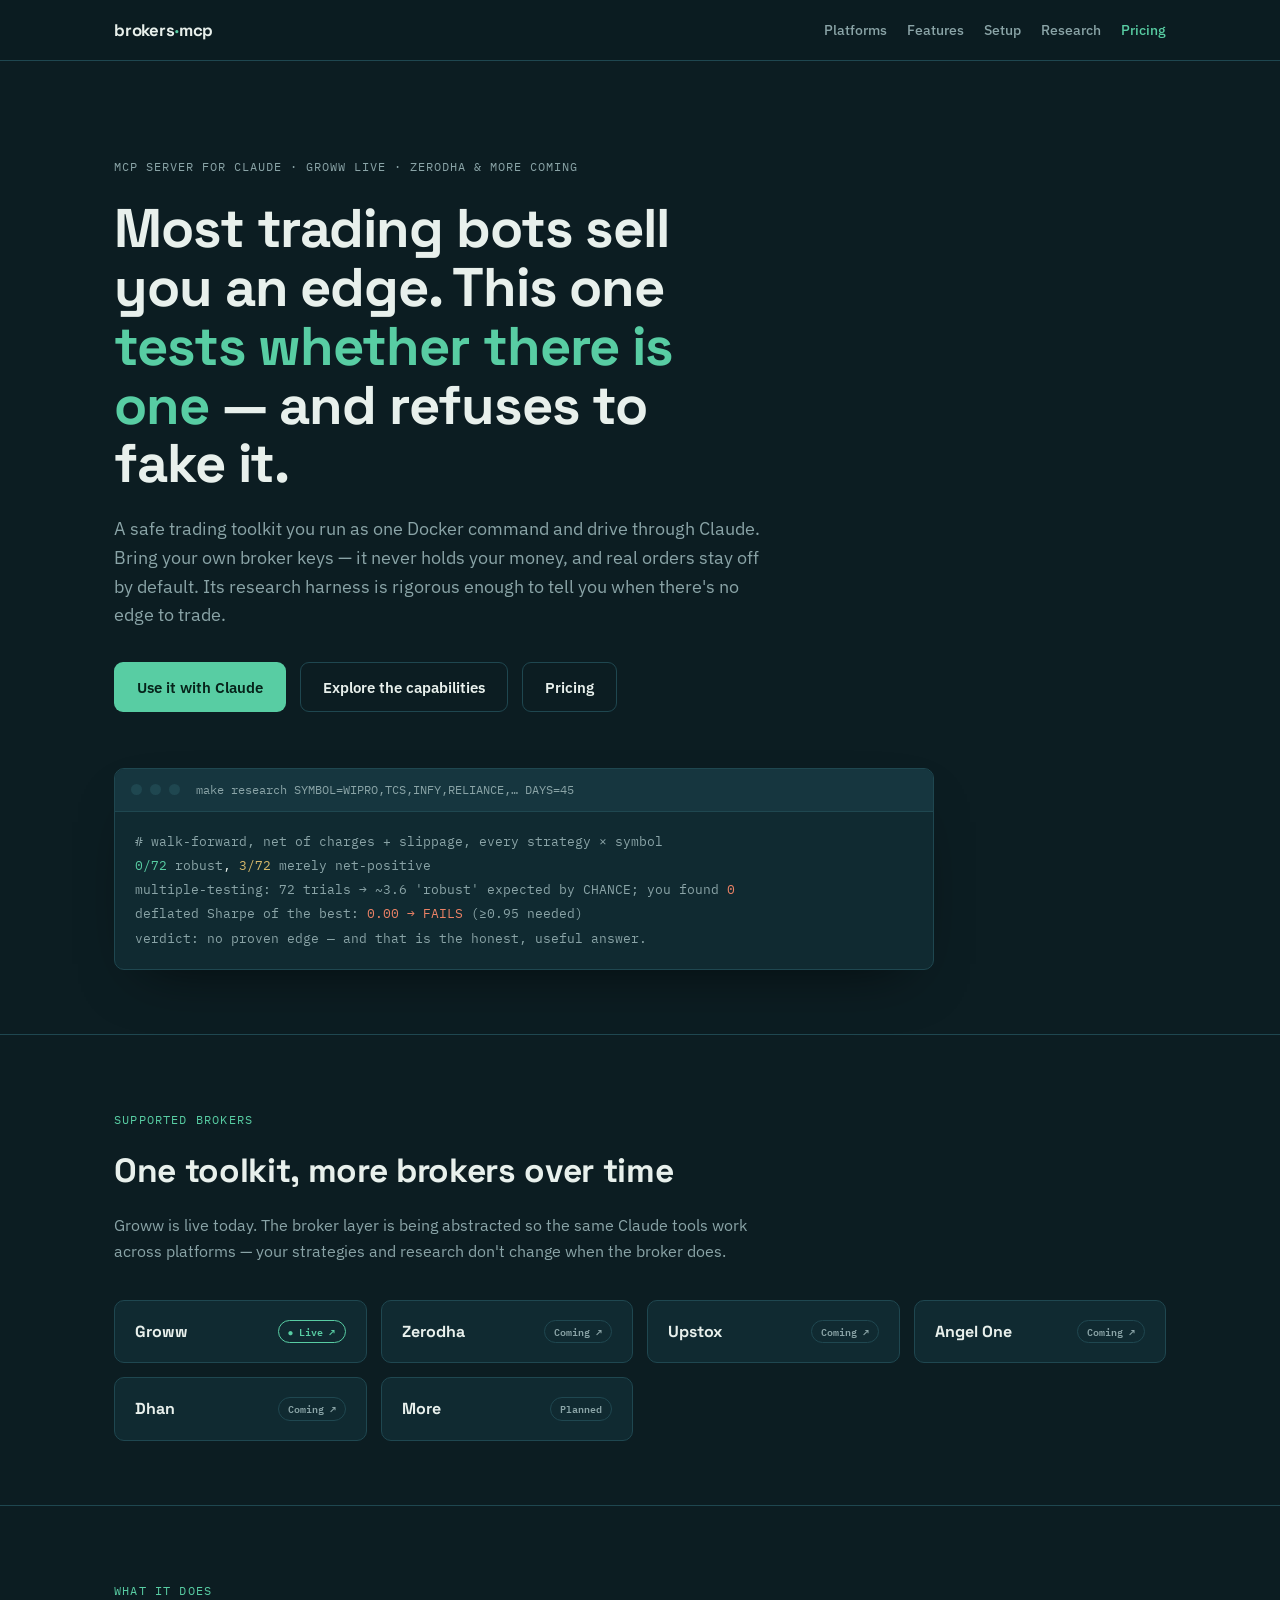
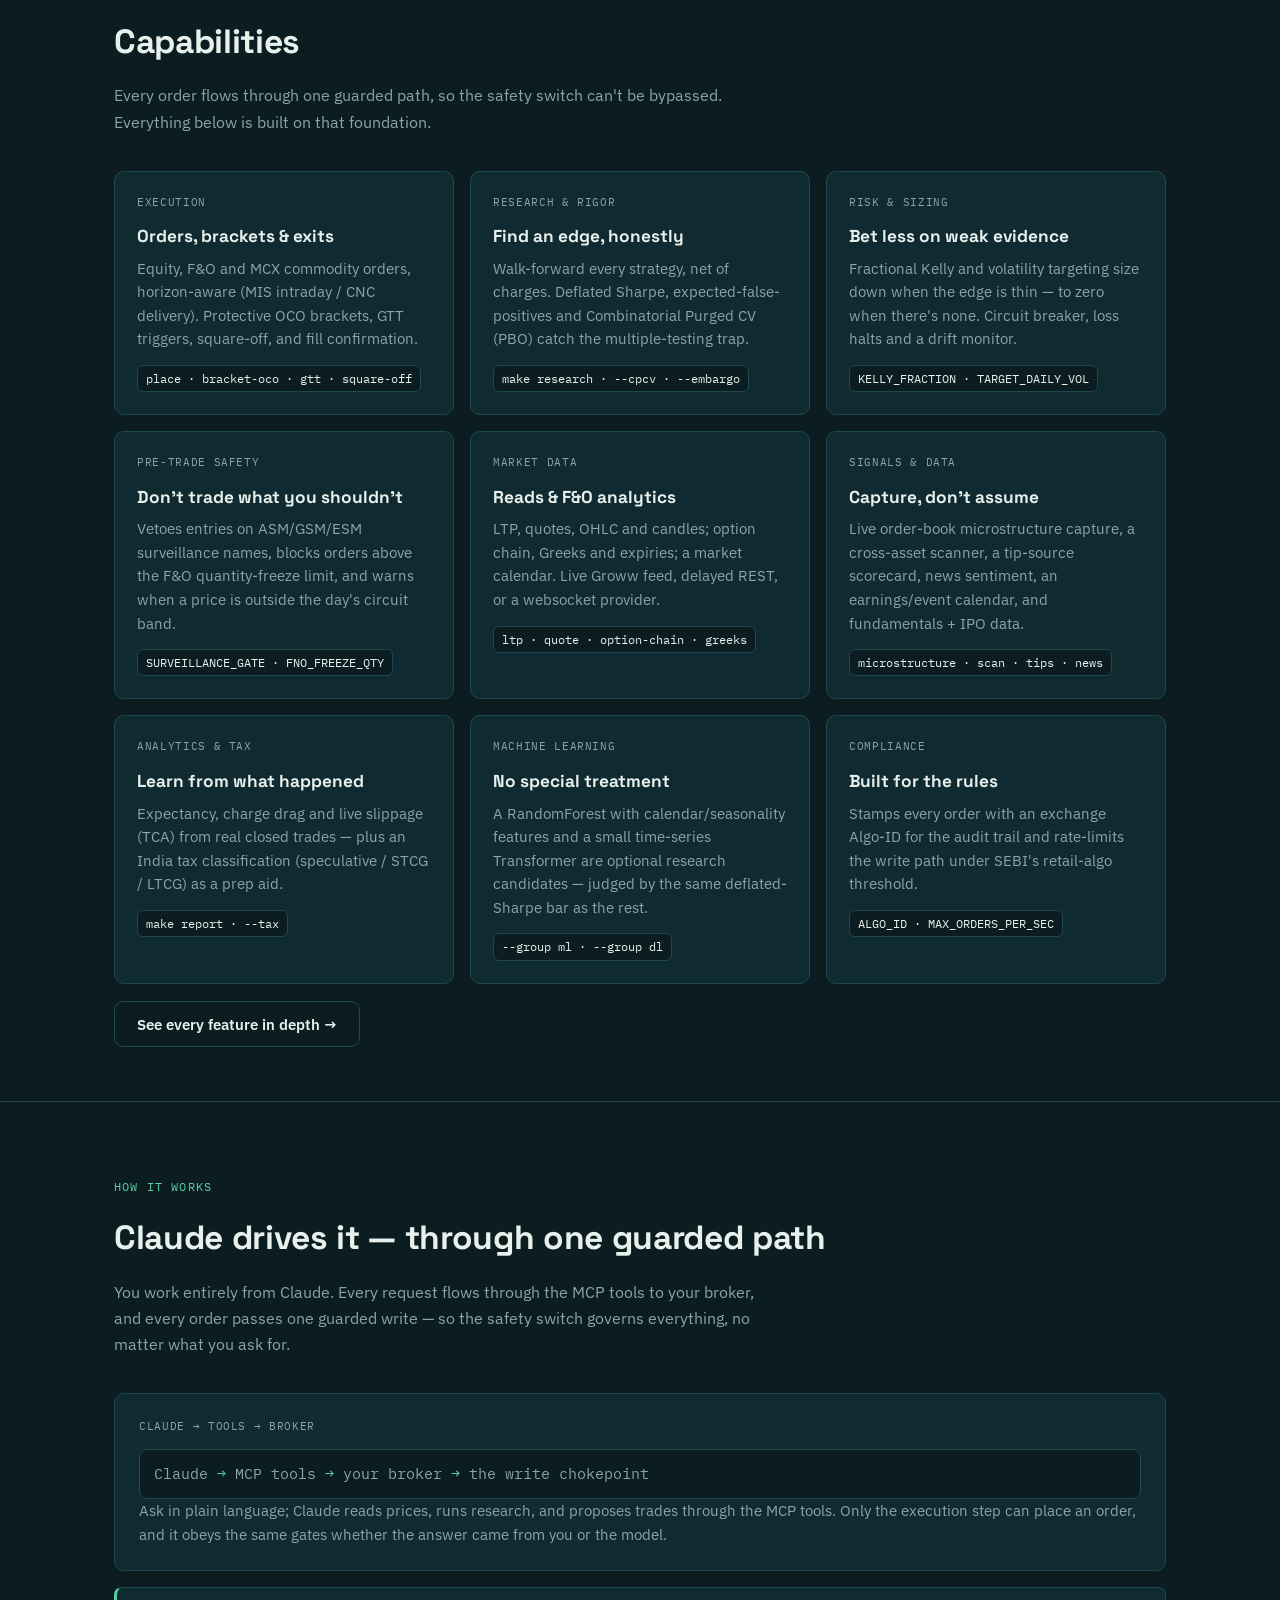
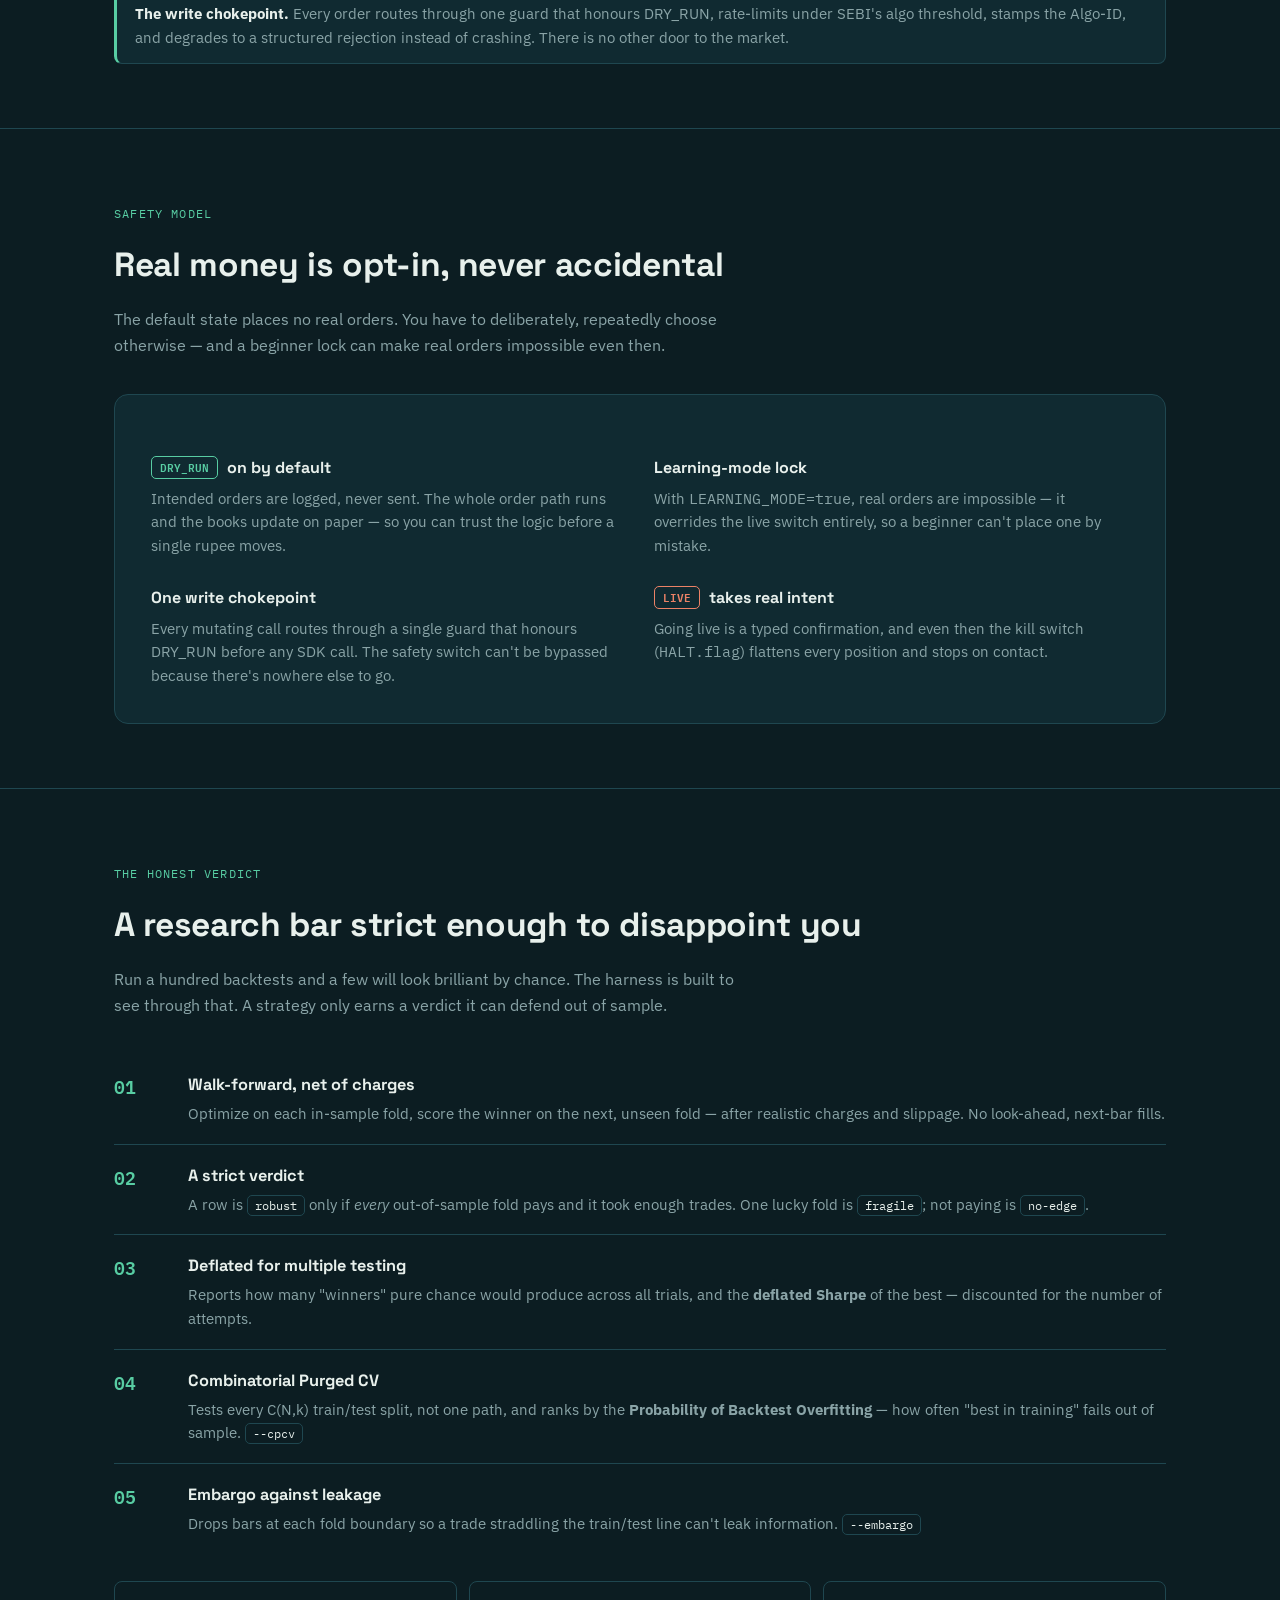
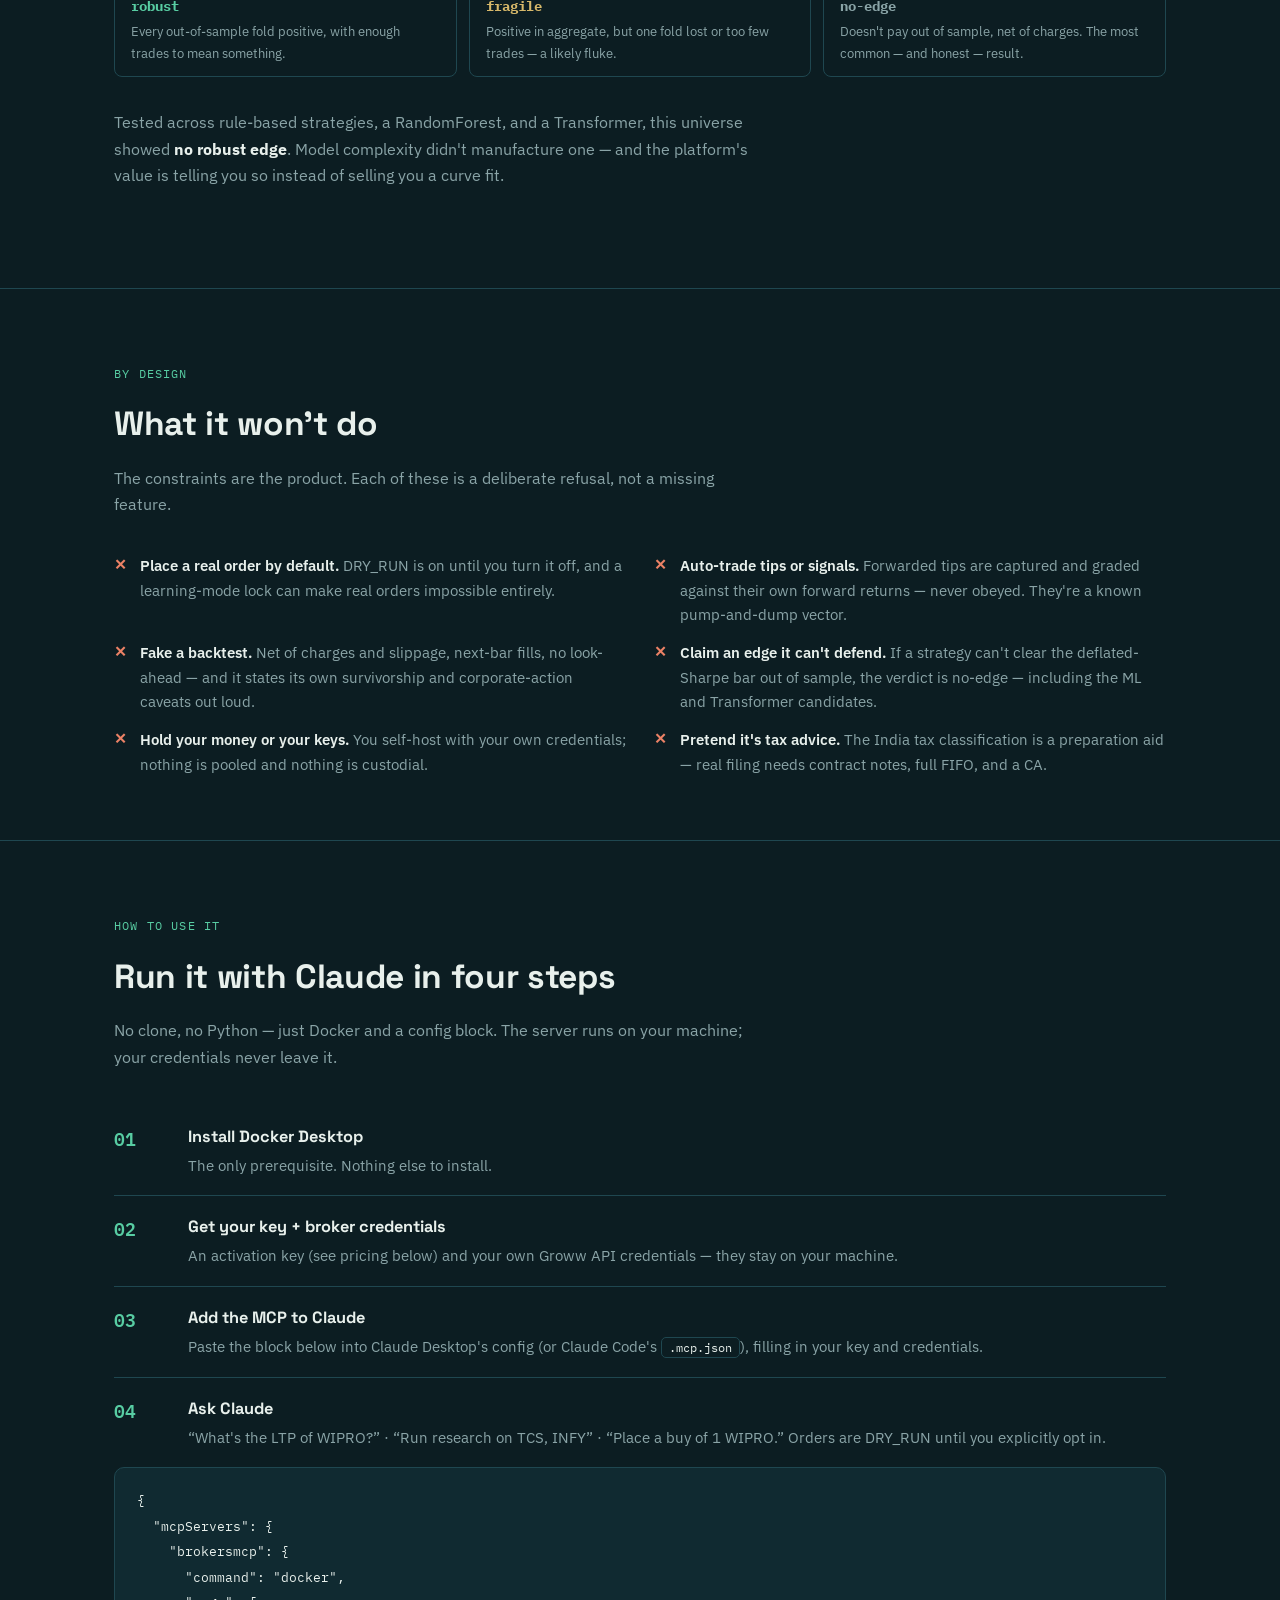
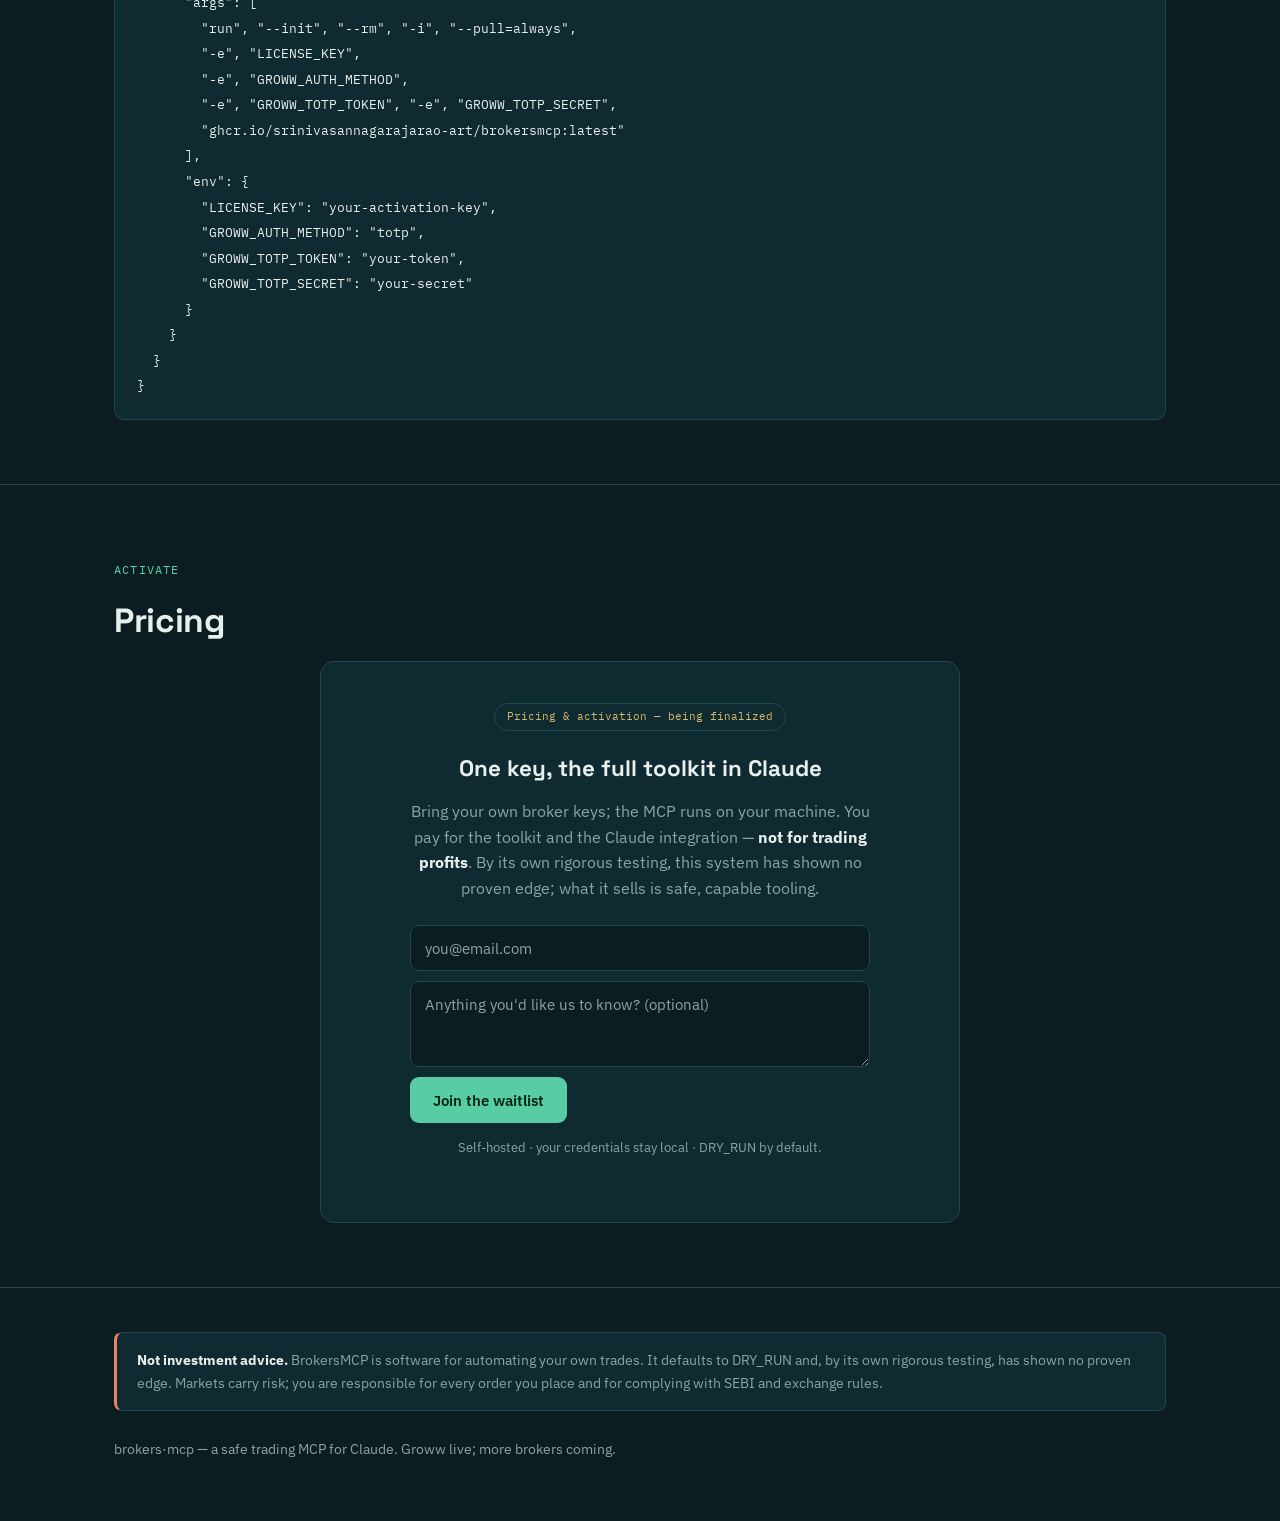
==== commit 51b868f8: "site: remove the DRY_RUN · docs only header pill (all pages) Drop the flavor status pill from the he" ====
--- a/index.html
+++ b/index.html
@@ -32,7 +32,6 @@
 <header>
   <div class="wrap bar">
     <a class="brand" href="#top">brokers<span class="tick">·</span>mcp</a>
-    <span class="pill" title="This site is documentation only.">🧪 DRY_RUN · docs only</span>
     <nav>
       <a class="navlink" href="#platforms">Platforms</a>
       <a class="navlink" href="features.html">Features</a>
